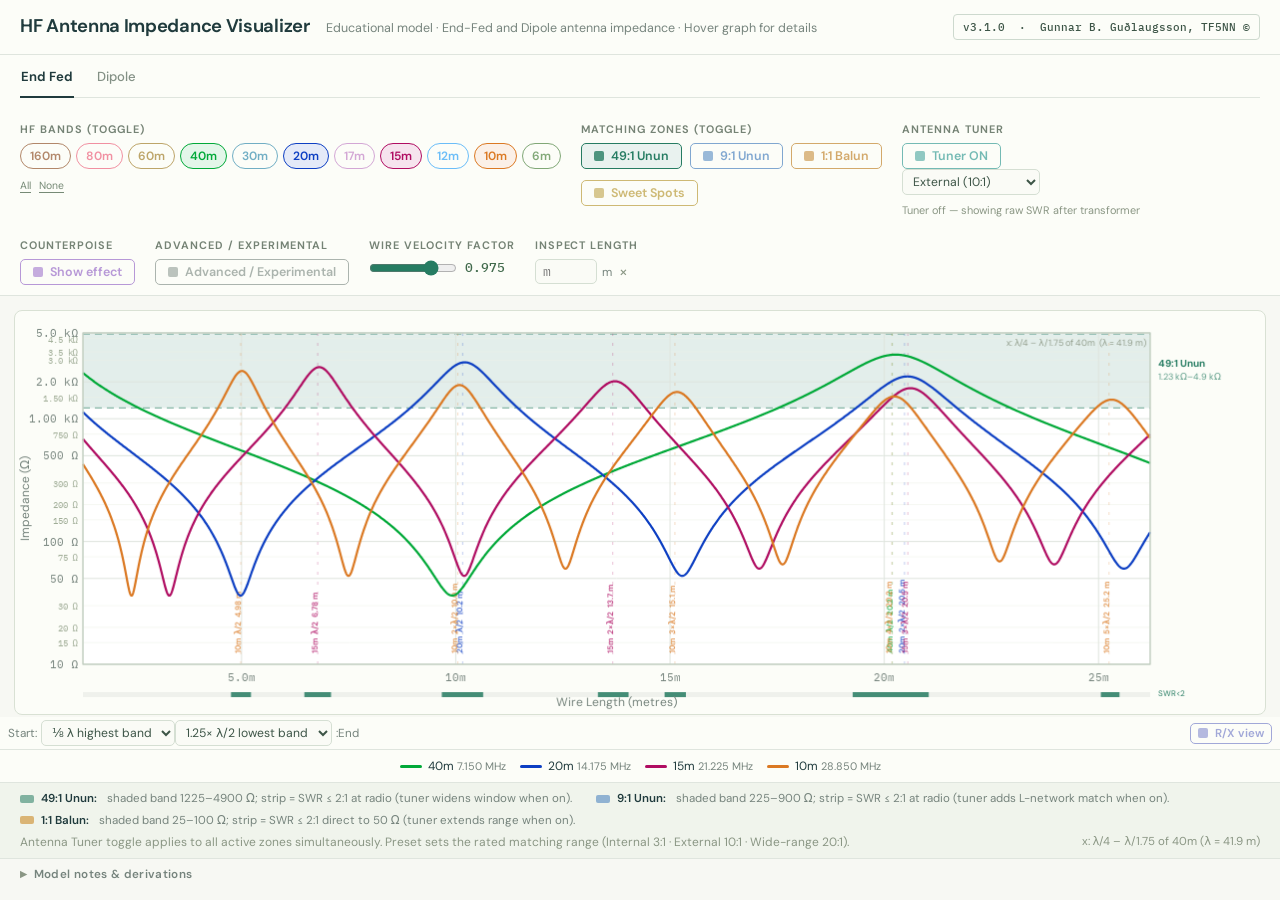
==== antenna_impedance.html @ 48fed263 "Count page opens anonymously with GoatCounter Adds the GoatCounter script to the published page (pag" ====
<!DOCTYPE html>
<html lang="en">
<head>
<meta charset="UTF-8">
<meta name="viewport" content="width=device-width, initial-scale=1.0">
<meta name="description" content="Interactive HF antenna impedance visualiser for amateur radio operators. Supports End-Fed (EFHW/EFRW) and Dipole (centre-fed, OCF) antennas across 160–6 m bands. Educational tool for antenna design and matching.">
<meta name="author" content="Gunnar B. Guðlaugsson, TF5NN">
<meta property="og:title" content="HF Antenna Impedance Visualizer">
<meta property="og:description" content="Interactive impedance visualiser for HF end-fed and dipole antennas. Explore 160–6 m bands, matching zones, feedpoint selection, and more. Educational tool for amateur radio.">
<meta property="og:type" content="website">
<meta name="theme-color" content="#214e3a">
<title>HF Antenna Impedance Visualizer</title>
<link rel="preconnect" href="https://fonts.googleapis.com">
<link rel="preconnect" href="https://fonts.gstatic.com" crossorigin>
<link rel="stylesheet" href="https://fonts.googleapis.com/css2?family=DM+Sans:wght@400;450;500;550;600;650;700&family=IBM+Plex+Mono:wght@400;500;600&display=swap">
<style>
*, *::before, *::after { box-sizing: border-box; margin: 0; padding: 0; }

:root {
  /* Light "paper" palette shared with the sat-track (Northbound) project */
  --bg:        #f7f8f3;
  --surface:   #fcfdf8;
  --surface2:  #f0f4ec;
  --border:    #dfe5de;
  --border2:   #d5dfd3;
  --text:      #203b3d;
  --muted:     #76847d;
  --muted2:    #8a9684;
  --green:     #267c62;
  --blue:      #2f6fb7;
  --mono:      'IBM Plex Mono', ui-monospace, Menlo, Consolas, monospace;
  --sans:      'DM Sans', 'Segoe UI', system-ui, Arial, sans-serif;
}

body {
  font-family: var(--sans);
  -webkit-font-smoothing: antialiased;
  background: var(--bg);
  color: var(--text);
  min-height: 100vh;
  display: flex;
  flex-direction: column;
  overflow-x: hidden;
}

/* ─── HEADER ──────────────────────────────────── */
header {
  background: var(--surface);
  border-bottom: 1px solid var(--border);
  padding: 14px 20px;
  display: flex;
  align-items: baseline;
  gap: 16px;
  flex-wrap: wrap;
}
header h1 {
  font-size: 1.15rem;
  font-weight: 600;
  color: var(--text);
  white-space: nowrap;
}
header p {
  font-size: 0.78rem;
  color: var(--muted);
  line-height: 1.4;
}
#versionLabel {
  margin-left: auto;
  font-size: 0.76rem;
  color: var(--muted2);
  white-space: nowrap;
  align-self: center;
}

/* ─── CONTROLS ────────────────────────────────── */
#controls {
  background: var(--surface);
  border-bottom: 1px solid var(--border);
  padding: 10px 20px;
  display: flex;
  flex-wrap: wrap;
  gap: 20px;
  align-items: flex-start;
}

.ctrl-group {
  display: flex;
  flex-direction: column;
  gap: 7px;
}
.ctrl-label {
  font-size: 0.68rem;
  text-transform: uppercase;
  letter-spacing: 0.1em;
  color: var(--muted);
  font-weight: 700;
}

/* Band toggle buttons */
#bandBtns {
  display: flex;
  flex-wrap: wrap;
  gap: 5px;
}
#bandSelectBtns { display: flex; gap: 8px; margin-top: 3px; }
.band-sel-btn {
  background: none;
  border: none;
  color: var(--muted2);
  font-size: 0.65rem;
  cursor: pointer;
  padding: 0;
  text-decoration: underline;
  text-underline-offset: 2px;
}
.band-sel-btn:hover { color: var(--muted); }
.band-btn {
  padding: 3px 9px;
  border-radius: 20px;
  border: 2px solid var(--c, #76847d);
  background: transparent;
  color: var(--c, #76847d);
  cursor: pointer;
  font-size: 0.75rem;
  font-weight: 700;
  opacity: 0.3;
  transition: opacity 0.12s, background 0.12s;
  line-height: 1.5;
}
.band-btn.on {
  opacity: 1;
  background: color-mix(in srgb, var(--c, #76847d) 15%, transparent);
}
.band-btn:hover { opacity: 0.75; }
.band-btn.on:hover { opacity: 1; }

/* Matching zone buttons */
#zoneBtns {
  display: flex;
  gap: 8px;
  flex-wrap: wrap;
}
.zone-btn {
  display: flex;
  align-items: center;
  gap: 7px;
  padding: 4px 12px;
  border-radius: 6px;
  border: 2px solid var(--zc, #76847d);
  background: transparent;
  color: var(--zc, #76847d);
  cursor: pointer;
  font-size: 0.78rem;
  font-weight: 600;
  opacity: 0.35;
  transition: opacity 0.12s, background 0.12s;
}
.zone-btn.on {
  opacity: 1;
  background: color-mix(in srgb, var(--zc, #76847d) 12%, transparent);
}
.zone-btn:hover { opacity: 0.7; }
.zone-btn.on:hover { opacity: 1; }
.zone-swatch {
  width: 10px;
  height: 10px;
  border-radius: 2px;
  background: var(--zc, #76847d);
  opacity: 0.8;
  flex-shrink: 0;
}

/* ─── GRAPH AREA ──────────────────────────────── */
#graphWrap {
  flex: 0 0 auto;   /* size to content; do not stretch to fill viewport */
  position: relative;
  padding: 14px 14px 2px;
}
#graph {
  display: block;
  width: 100%;
  cursor: crosshair;
  border-radius: 6px;
  border: 1px solid var(--border);
}

/* ─── LEGEND ──────────────────────────────────── */
#xRangeControls {
  display: flex;
  justify-content: space-between;
  align-items: center;
  padding: 3px 8px;
  font-size: 0.78rem;
  color: var(--muted2);
  background: var(--surface);
}
.xr-side { display: flex; align-items: center; gap: 4px; }
#rxModeBtn { font-size: 0.72rem; padding: 2px 7px; }
#legendBar {
  display: flex;
  flex-wrap: wrap;
  gap: 14px;
  justify-content: center;
  padding: 8px 20px;
  border-top: 1px solid var(--border);
  background: var(--surface);
}
.leg-item {
  display: flex;
  align-items: center;
  gap: 6px;
  font-size: 0.75rem;
  color: var(--text);
}
.leg-line {
  width: 22px;
  height: 3px;
  border-radius: 2px;
  flex-shrink: 0;
}
.leg-freq { color: var(--muted); font-size: 0.68rem; }

/* ─── INFO BAR ────────────────────────────────── */
#infoBar {
  display: flex;
  flex-wrap: wrap;
  gap: 4px 24px;
  padding: 7px 20px;
  background: var(--surface2);
  border-top: 1px solid var(--border);
  font-size: 0.72rem;
  color: var(--muted);
  line-height: 1.5;
}
.info-item { display: flex; align-items: center; gap: 7px; }
.info-swatch {
  width: 14px;
  height: 8px;
  border-radius: 2px;
  flex-shrink: 0;
}
.info-item strong { color: var(--text); font-weight: 600; }

/* ─── TOOLTIP ─────────────────────────────────── */
#tooltip {
  position: fixed;
  background: var(--surface2);
  border: 1px solid var(--border);
  border-radius: 8px;
  padding: 9px 13px;
  font-size: 0.75rem;
  pointer-events: none;
  display: none;
  z-index: 200;
  line-height: 1.7;
  box-shadow: 0 12px 40px #0a251c24;
  max-width: 280px;
}
.tt-title {
  font-weight: 700;
  color: var(--text);
  margin-bottom: 4px;
  font-size: 0.8rem;
  border-bottom: 1px solid var(--border);
  padding-bottom: 4px;
}
.tt-row {
  display: flex;
  align-items: center;
  gap: 6px;
  flex-wrap: wrap;
}
.tt-dot {
  width: 8px;
  height: 8px;
  border-radius: 50%;
  flex-shrink: 0;
}
.tt-name { font-weight: 700; min-width: 32px; }
.tt-z { font-family: var(--mono); min-width: 68px; }
.tt-frac { color: var(--muted); font-size: 0.68rem; }
.tt-tag {
  font-size: 0.65rem;
  font-weight: 700;
  padding: 1px 5px;
  border-radius: 4px;
  border: 1px solid currentColor;
  opacity: 0.85;
}
.tt-cp-note  { font-size: 0.65rem; color: var(--muted); font-family: var(--mono); }
.tt-ocf-note { font-size: 0.65rem; color: #8a9684; margin-top: 4px; border-top: 1px solid var(--border); padding-top: 3px; line-height: 1.4; }

/* ─── COUNTERPOISE CONTROL ────────────────────── */
#cpControl {
  display: flex;
  align-items: center;
  gap: 8px;
  flex-wrap: wrap;
}
.cp-unit { font-size: 0.73rem; color: var(--muted); }

/* ─── SWEET SPOTS CONTROL ─────────────────────── */
#sweetSpotsControl {
  display: flex;
  align-items: center;
  gap: 8px;
  margin-top: 4px;
}

/* ─── SHARED: toggle button sub-panel ─────────── */
.toggle-sub {
  display: none;
  align-items: center;
  gap: 5px;
}
.toggle-sub.show { display: flex; }
.toggle-sub input {
  padding: 3px 7px;
  background: var(--surface2);
  border: 1px solid var(--border);
  border-radius: 5px;
  color: var(--text);
  font-size: 0.8rem;
  font-family: var(--mono);
}
.toggle-sub input:focus { outline: none; }
#cpLengthInput { width: 72px; }   /* was 56px */
#cpLengthInput:focus { border-color: #8a56c2; }
/* === LOADING COIL FEATURE DISABLED ===
   Reason: Model is not valid for electrically short antennas (see README)
#coilSlider { width: 100px; vertical-align: middle; }
#coilInp    { width: 48px; }
#coilInp:focus { border-color: #f5a623; }
.adv-section { display: flex; align-items: center; gap: 6px; flex-wrap: wrap; margin-top: 4px; }
=== END LOADING COIL FEATURE DISABLED === */
#ssMinInput { width: 56px; }   /* was 40px */
#ssMinInput:focus { border-color: #b08d1e; }
#ssSWRInput { width: 60px; }   /* was 44px */
#ssSWRInput:focus { border-color: #b08d1e; }

/* ─── VELOCITY FACTOR CONTROL ─────────────────── */
#vfControl { display: flex; align-items: center; gap: 8px; }
#vfSlider  { width: 88px; accent-color: var(--green); cursor: pointer; }
#vfDisplay { font-family: var(--mono); font-size: 0.8rem; color: var(--text); min-width: 36px; }

/* ─── PIN / INSPECT-LENGTH CONTROL ───────────── */
#pinControl { display: flex; align-items: center; gap: 5px; }
#pinInput {
  width: 62px;
  padding: 3px 7px;
  background: var(--surface2);
  border: 1px solid var(--border);
  border-radius: 5px;
  color: var(--text);
  font-size: 0.8rem;
  font-family: var(--mono);
}
#pinInput:focus { outline: none; border-color: var(--green); }
.pin-clear-btn {
  background: none;
  border: none;
  color: var(--muted2);
  cursor: pointer;
  font-size: 1rem;
  line-height: 1;
  padding: 0 2px;
}
.pin-clear-btn:hover { color: var(--text); }

/* ─── SWEET SPOTS RESULTS TABLE ───────────────── */
#sweetSpotsTable,
#dipSweetSpotsTable {
  display: none;
  flex-direction: column;
  gap: 3px;
  background: var(--surface);
  border-top: 1px solid var(--border);
  padding: 6px 20px;
  font-size: 0.71rem;
}
#sweetSpotsTable.show,
#dipSweetSpotsTable.show { display: flex; }
#sweetSpotsTable .ss-header {
  font-size: 0.65rem;
  text-transform: uppercase;
  letter-spacing: 0.08em;
  color: var(--muted2);
  font-weight: 700;
  margin-bottom: 1px;
}
.ss-row { display: flex; align-items: baseline; gap: 7px; flex-wrap: wrap; }
.ss-star { color: #b08d1e; font-size: 0.8rem; flex-shrink: 0; }
.ss-range { font-family: var(--mono); color: var(--text); min-width: 60px; }
.ss-range-full { color: var(--muted2); font-size: 0.65rem; }
.ss-band { font-weight: 700; }
.ss-zone { font-size: 0.65rem; opacity: 0.8; }

/* ─── INSPECT PANEL ───────────────────────────── */
#inspectPanel {
  display: none;
  flex-direction: column;
  gap: 3px;
  background: var(--surface);
  border-top: 1px solid var(--border);
  padding: 6px 20px;
  font-size: 0.72rem;
}
#inspectPanel.show { display: flex; }
#inspectPanel .ip-title {
  font-size: 0.68rem;
  text-transform: uppercase;
  letter-spacing: 0.07em;
  color: var(--muted2);
  font-weight: 700;
  margin-bottom: 2px;
}
#inspectPanel .ip-row { display: flex; align-items: baseline; gap: 8px; flex-wrap: wrap; margin: 1px 0; }
#inspectPanel .ip-band { font-weight: 700; min-width: 28px; }
#inspectPanel .ip-z    { font-family: var(--mono); color: var(--text); }
#inspectPanel .ip-rx   { color: #8a9684; font-size: 0.68em; }
#inspectPanel .ip-loss     { font-size: 0.65rem; color: var(--muted); margin-left: 8px; }
#inspectPanel .ip-eff      { font-weight: 600; }
#inspectPanel .ip-ocf-note { font-size: 0.64rem; color: #8a9684; margin-top: 4px; border-top: 1px solid var(--border); padding-top: 3px; line-height: 1.5; }

/* ─── NOTES PANEL ─────────────────────────────── */
#notesPanel {
  background: var(--surface2);
  border-top: 1px solid var(--border);
  font-size: 0.74rem;
  color: var(--muted);
}
#notesPanel summary {
  padding: 7px 20px;
  cursor: pointer;
  user-select: none;
  color: var(--muted);
  font-weight: 600;
  font-size: 0.73rem;
  letter-spacing: 0.03em;
  list-style: none;   /* hide default triangle in Firefox */
  display: flex;
  align-items: center;
  gap: 6px;
}
#notesPanel summary::-webkit-details-marker { display: none; }
#notesPanel summary::before {
  content: '▶';
  font-size: 0.6rem;
  transition: transform 0.15s;
  color: var(--muted2);
}
#notesPanel[open] summary::before { transform: rotate(90deg); }
#notesPanel summary:hover { color: var(--text); }

.notes-body {
  padding: 4px 20px 14px;
  display: grid;
  grid-template-columns: repeat(auto-fit, minmax(260px, 1fr));
  gap: 14px 28px;
  line-height: 1.55;
}
.notes-block h4 {
  font-size: 0.72rem;
  font-weight: 700;
  color: var(--text);
  margin-bottom: 4px;
  border-left: 3px solid var(--border);
  padding-left: 7px;
}
.notes-block p { color: var(--muted); }
.notes-block code {
  font-family: var(--mono);
  font-size: 0.85em;
  color: #3d5547;
  background: #edf2e9;
  padding: 1px 4px;
  border-radius: 3px;
}

/* ─── MODE SWITCHER ─────────────────────────────── */
#modeBar {
  flex: 0 0 100%;
  display: flex;
  gap: 6px;
  padding-bottom: 6px;
  border-bottom: 1px solid var(--border);
  margin-bottom: 4px;
}
.mode-btn {
  padding: 5px 20px;
  border-radius: 6px;
  border: 2px solid var(--border);
  background: transparent;
  color: var(--muted);
  cursor: pointer;
  font-size: 0.82rem;
  font-weight: 600;
  transition: border-color 0.12s, color 0.12s, background 0.12s;
}
.mode-btn.on {
  border-color: var(--text);
  color: var(--text);
  background: rgba(32,59,61,0.05);
}
.mode-btn:hover { color: var(--text); }

/* Mode-specific visibility — JS owns all display state via setMode() */
/* .dip-only starts hidden; setupMode() calls setMode('ef') to initialise */

/* ─── DIPOLE CONTROLS ───────────────────────────── */
#dipWireLenInput   { width: 74px; }
#dipPosInput       { width: 50px; }
#dipCustomRatioInp { width: 52px; }
#dipPosSlider {
  width: 110px;
  accent-color: var(--green);
  cursor: pointer;
  vertical-align: middle;
}
#dipPresets {
  display: flex;
  flex-wrap: wrap;
  gap: 4px;
  margin-top: 2px;
}
.fp-preset-btn {
  padding: 2px 8px;
  border-radius: 4px;
  border: 1px solid var(--border);
  background: transparent;
  color: var(--muted);
  cursor: pointer;
  font-size: 0.69rem;
  font-family: var(--mono);
}
.fp-preset-btn:hover { color: var(--text); border-color: var(--muted); }
#dipZoneBtns { display: flex; gap: 8px; flex-wrap: wrap; }

/* In dipole mode: hide EF-specific x-range selectors */
body.dipole-mode #xRangeControls .xr-side { display: none; }

/* ═══════════════════════════════════════════════════
   v3.0.0 THEME — matches the sat-track (Northbound) look.
   Visual only: colours, type, borders, radii. No layout
   or behaviour is defined here.
   ═══════════════════════════════════════════════════ */
button, input, select { font-family: inherit; }
button:focus-visible, input:focus-visible, select:focus-visible, summary:focus-visible {
  outline: 2px solid #287c64;
  outline-offset: 2px;
}
input[type=range] { accent-color: var(--green); }

/* Header: ink title, mono "callsign" chip for the version */
header h1 { font-weight: 650; letter-spacing: -0.3px; }
#versionLabel {
  font-family: var(--mono);
  font-weight: 500;
  font-size: 0.7rem;
  color: #3d5547;
  padding: 5px 9px;
  border: 1px solid #cdd9ce;
  border-radius: 4px;
}

/* Small-caps eyebrow labels */
.ctrl-label,
#sweetSpotsTable .ss-header,
#dipSweetSpotsTable .ss-header,
#inspectPanel .ip-title {
  font-weight: 650;
  letter-spacing: 0.09em;
  color: #758375;
}

/* Mode switcher as underlined tabs sitting on the divider line */
#modeBar { gap: 22px; padding-bottom: 0; }
.mode-btn {
  padding: 3px 1px 11px;
  border: 0;
  border-bottom: 2px solid transparent;
  border-radius: 0;
  margin-bottom: -1px;
  color: #839085;
  font-weight: 500;
}
.mode-btn.on {
  background: none;
  border-bottom-color: var(--text);
  color: var(--text);
  font-weight: 650;
}

/* Toggle chips */
.band-btn { border-width: 1.5px; font-weight: 600; opacity: 0.6; }
.band-btn.on { background: color-mix(in srgb, var(--c, #76847d) 11%, #fff); }
.zone-btn { border-width: 1.5px; border-radius: 5px; opacity: 0.6; }
.zone-btn.on { background: color-mix(in srgb, var(--zc, #76847d) 10%, #fff); }
.zone-btn:hover { opacity: 0.85; }
.band-btn:hover { opacity: 0.85; }
.band-btn.on:hover, .zone-btn.on:hover { opacity: 1; }
.band-sel-btn { color: #768a76; text-underline-offset: 3px; }
.band-sel-btn:hover { color: var(--text); }
.fp-preset-btn { border-color: var(--border2); border-radius: 5px; background: #fff; color: #3d5547; }
.fp-preset-btn:hover { background: #eaf1e5; border-color: var(--border2); color: var(--text); }

/* Fields */
.toggle-sub input,
#pinInput,
#dipWireLenInput,
#dipPosInput,
.cp-inp,
.tuner-select {
  background: #fafbf6;
  border: 1px solid var(--border2);
  border-radius: 5px;
  color: #3d5547;
}
#dipWireLenInput, #dipPosInput, .cp-inp {
  padding: 3px 7px;
  font-family: var(--mono);
  font-size: 0.8rem;
}
.tuner-select { padding: 3px 6px; font-size: 0.76rem; }
.toggle-sub input:focus, #pinInput:focus, #dipWireLenInput:focus,
#dipPosInput:focus, .cp-inp:focus, .tuner-select:focus { outline: none; border-color: var(--green); }
.tuner-hint { font-size: 0.68rem; line-height: 1.5; color: var(--muted2); }
#vfDisplay { font-weight: 500; color: #416a4c; }

/* Graph card + floating tooltip */
#graph { border-radius: 8px; border-color: #d9e1d4; background: var(--surface); }
#tooltip {
  background: var(--surface);
  border-color: #d9e1d4;
  color: var(--text);
}

/* Notes */
#notesPanel { background: var(--bg); }
.notes-block h4, .notes-section h4 {
  font-size: 0.72rem;
  font-weight: 650;
  color: var(--text);
  margin-bottom: 4px;
  border-left: 3px solid #adc5a4;
  padding-left: 7px;
}
.notes-section p { color: var(--muted); }
.ss-star { color: #b08d1e; }
#dipSweetSpotsTable .ss-header { font-size: 0.65rem; text-transform: uppercase; margin-bottom: 1px; }
</style>
</head>
<body>

<header>
  <h1>HF Antenna Impedance Visualizer</h1>
  <p>Educational model · End-Fed and Dipole antenna impedance · Hover graph for details</p>
  <span id="versionLabel">v3.1.0 &nbsp;·&nbsp; Gunnar B. Guðlaugsson, TF5NN &copy;</span>
</header>

<div id="controls">
  <div id="modeBar">
    <button class="mode-btn on" id="modeEFBtn">End Fed</button>
    <button class="mode-btn" id="modeDipBtn">Dipole</button>
  </div>
  <div class="ctrl-group">
    <div class="ctrl-label">HF Bands (toggle)</div>
    <div id="bandBtns"></div>
    <div id="bandSelectBtns">
      <button class="band-sel-btn" id="bandAllBtn">All</button>
      <button class="band-sel-btn" id="bandNoneBtn">None</button>
    </div>
  </div>
  <div class="ctrl-group ef-only">
    <div class="ctrl-label">Matching Zones (toggle)</div>
    <div id="zoneBtns">
      <button class="zone-btn on" id="z0Btn" style="--zc: #267c62">
        <span class="zone-swatch"></span>49:1 Unun
      </button>
      <button class="zone-btn" id="z1Btn" style="--zc: #2f6fb7">
        <span class="zone-swatch"></span>9:1 Unun
      </button>
      <button class="zone-btn" id="z2Btn" style="--zc: #b9720e">
        <span class="zone-swatch"></span>1:1 Balun
      </button>
    </div>
    <div id="sweetSpotsControl">
      <button class="zone-btn" id="sweetSpotsBtn" style="--zc: #b08d1e">
        <span class="zone-swatch"></span>Sweet Spots
      </button>
      <div class="toggle-sub" id="ssMinWrap">
        <span class="cp-unit">min</span>
        <input type="number" id="ssMinInput" value="2" min="1" max="11" step="1">
        <span class="cp-unit">bands &nbsp; SWR≤</span>
        <input type="number" id="ssSWRInput" value="2.0" min="1.0" max="10.0" step="0.1">
        <button class="zone-btn" id="ssMixBtn" style="--zc:#b08d1e;font-size:0.70rem;padding:3px 9px"
                title="Off: every counted band must match through one and the same transformer. On: each band may use any of the selected transformers.">
          <span class="zone-swatch"></span>Mix transformers
        </button>
      </div>
    </div>
  </div>
  <div class="ctrl-group" id="tunerGroup">
    <div class="ctrl-label">Antenna Tuner</div>
    <div id="tunerControl">
      <button class="zone-btn" id="tunerToggleBtn" style="--zc: #1b8f88">
        <span class="zone-swatch"></span>Tuner ON
      </button>
      <select id="tunerPresetSel" class="tuner-select"
              title="Used to decide if a match is possible and to estimate needed L/C">
        <option value="internal">Internal (3:1)</option>
        <option value="external" selected>External (10:1)</option>
        <option value="widerange">Wide-range (20:1)</option>
        <option value="custom">Custom…</option>
      </select>
    </div>
    <div class="toggle-sub" id="tunerCustomWrap">
      <span class="cp-unit">L≤</span>
      <input type="number" id="tunerLmaxInput" value="24" min="0.1" max="2000" step="1">
      <span class="cp-unit">µH</span>
      <span class="cp-unit">C≤</span>
      <input type="number" id="tunerCmaxInput" value="1200" min="10" max="50000" step="10">
      <span class="cp-unit">pF</span>
    </div>
    <div class="tuner-hint" id="tunerHint">Tuner off — showing raw SWR after transformer</div>
  </div>
  <div class="ctrl-group ef-only">
    <div class="ctrl-label">Counterpoise</div>
    <div id="cpControl">
      <button class="zone-btn" id="cpToggleBtn" style="--zc: #8a56c2">
        <span class="zone-swatch"></span>Show effect
      </button>
      <div class="toggle-sub" id="cpLenWrap">
        <span class="cp-unit">Length</span>
        <input type="number" id="cpLengthInput" value="5.0" min="0.5" max="200" step="0.5">
        <span class="cp-unit">m</span>
      </div>
      <div id="cpGuidance" style="display:none;font-size:0.68rem;color:#76847d;line-height:1.5;padding:4px 2px 0">
At half-wave (49:1) lengths a short counterpoise, about 0.05 λ, is enough.
        At low-impedance lengths the counterpoise is half the antenna, so its length moves the match a lot.
      </div>
    </div>
  </div>
  <div class="ctrl-group ef-only" id="advancedGroup">
    <div class="ctrl-label">Advanced / Experimental</div>
    <div id="advancedControl">
      <button class="zone-btn" id="advancedToggleBtn" style="--zc: #76847d">
        <span class="zone-swatch"></span>Advanced / Experimental
      </button>
      <div class="toggle-sub" id="advancedWrap">
        <div class="adv-section">
          <button class="zone-btn" id="bwModeBtn" style="--zc: #76847d">
            <span class="zone-swatch"></span>ITU R1 alloc. width
          </button>
        </div>
        <!-- === LOADING COIL FEATURE DISABLED ===
             Reason: Model is not valid for electrically short antennas (see README)
        <div class="adv-section">
          <span class="cp-unit" style="font-weight:600">Feedpoint Loading Coil</span>
          <button class="zone-btn" id="coilToggleBtn" style="--zc: #f5a623">
            <span class="zone-swatch"></span>Enable coil
          </button>
          <div class="toggle-sub" id="coilWrap">
            <span class="cp-unit">L</span>
            <input type="range" id="coilSlider" min="0" max="50" step="0.1" value="0">
            <input type="number" id="coilInp" value="0" min="0" max="50" step="0.1">
            <span class="cp-unit">µH</span>
          </div>
        </div>
        === END LOADING COIL FEATURE DISABLED === -->
      </div>
    </div>
  </div>
  <div class="ctrl-group">
    <div class="ctrl-label">Wire velocity factor</div>
    <div id="vfControl">
      <input type="range" id="vfSlider" min="0.90" max="1.00" step="0.005" value="0.975">
      <span id="vfDisplay">0.975</span>
    </div>
  </div>
  <div class="ctrl-group ef-only">
    <div class="ctrl-label">Inspect length</div>
    <div id="pinControl">
      <input type="number" id="pinInput" min="0.1" max="999" step="0.1" placeholder="m">
      <span class="cp-unit">m</span>
      <button class="pin-clear-btn" id="pinClearBtn" title="Remove pin">×</button>
    </div>
  </div>
  <!-- ═══════════════════════════════════════════════
       DIPOLE-ONLY CONTROLS
       ═══════════════════════════════════════════════ -->
  <div class="ctrl-group dip-only" style="display:none">
    <div class="ctrl-label">Wire Length</div>
    <div id="dipWireControl">
      <input type="number" id="dipWireLenInput" min="0.5" max="9999" step="0.01" placeholder="m">
      <span class="cp-unit">m</span>
      <button class="pin-clear-btn" id="dipWireLenResetBtn" title="Reset to λ/2 of lowest band">↺</button>
    </div>
  </div>
  <div class="ctrl-group dip-only" style="display:none">
    <div class="ctrl-label">Height above ground</div>
    <div id="dipHeightControl">
      <button class="zone-btn" id="dipHeightBtn" style="--zc: #8a56c2"
              title="Off: the wire is in free space. On: a horizontal wire at this height over average soil.">
        <span class="zone-swatch"></span>Show effect
      </button>
      <div class="toggle-sub" id="dipHeightWrap">
        <span class="cp-unit">Height</span>
        <input type="number" id="dipHeightInput" class="cp-inp" value="10" min="0.5" max="100" step="0.5" style="width:64px">
        <span class="cp-unit">m</span>
      </div>
      <div id="dipHeightHint" style="display:none;font-size:0.68rem;color:#76847d;line-height:1.5;padding:4px 2px 0;max-width:300px">
        Horizontal wire over average soil. Shows how resistance changes with height;
        sloping or inverted-V wires are not covered.
      </div>
    </div>
  </div>
  <div class="ctrl-group dip-only" style="display:none">
    <div class="ctrl-label">Feedpoint Position</div>
    <div id="dipPosControl">
      <input type="range" id="dipPosSlider" min="1" max="99" step="1" value="50">
      <input type="number" id="dipPosInput" value="50" min="1" max="99" step="1">
      <span class="cp-unit">%</span>
    </div>
    <div id="dipPresets">
      <button class="fp-preset-btn" id="dipPreset50">50% centre</button>
      <button class="fp-preset-btn" id="dipPreset33">33% OCF</button>
      <button class="fp-preset-btn" id="dipPreset25">25% OCF</button>
      <button class="zone-btn" id="dipHalfViewBtn" style="--zc:#76847d;font-size:0.70rem;padding:3px 9px">
        <span class="zone-swatch"></span>0–50% view
      </button>
    </div>
  </div>
  <div class="ctrl-group dip-only" style="display:none">
    <div class="ctrl-label">Matching (toggle)</div>
    <div id="dipZoneBtns">
      <button class="zone-btn on" id="dz0Btn" style="--zc: #b9720e">
        <span class="zone-swatch"></span>1:1
      </button>
      <button class="zone-btn on" id="dz1Btn" style="--zc: #2f6fb7">
        <span class="zone-swatch"></span>4:1
      </button>
      <button class="zone-btn" id="dz2Btn" style="--zc: #267c62">
        <span class="zone-swatch"></span>6:1
      </button>
      <button class="zone-btn" id="dz3Btn" style="--zc: #8a56c2">
        <span class="zone-swatch"></span>Custom
      </button>
    </div>
    <div class="toggle-sub" id="dipCustomRatioWrap" style="display:none">
      <span class="cp-unit">ratio</span>
      <input type="number" id="dipCustomRatioInp" value="4" min="1" max="100" step="0.5">
      <span class="cp-unit">:1</span>
    </div>
    <div id="dipSweetSpotsControl">
      <button class="zone-btn" id="dipSweetSpotsBtn" style="--zc: #b08d1e">
        <span class="zone-swatch"></span>Sweet Spots
      </button>
      <div class="toggle-sub" id="dipSsMinWrap">
        <span class="cp-unit">min</span>
        <input type="number" id="dipSsMinInput" value="1" min="1" max="11" step="1">
        <span class="cp-unit">bands &nbsp; SWR≤</span>
        <input type="number" id="dipSsSWRInput" value="2.0" min="1.0" max="10.0" step="0.1">
        <button class="zone-btn" id="dipSsMixBtn" style="--zc:#b08d1e;font-size:0.70rem;padding:3px 9px"
                title="Off: every counted band must match through one and the same transformer. On: each band may use any of the selected transformers.">
          <span class="zone-swatch"></span>Mix transformers
        </button>
      </div>
    </div>
  </div>
</div>

<div id="dipSweetSpotsTable"></div>

<div id="inspectPanel"></div>
<div id="graphWrap">
  <canvas id="graph"></canvas>
</div>

<div id="xRangeControls">
  <div class="xr-side">
    <span class="cp-unit">Start:</span>
    <select id="xStartSel" class="tuner-select">
      <option value="highBand" selected>⅛ λ highest band</option>
      <option value="lowBand">⅛ λ lowest band</option>
      <option value="distance">Set distance…</option>
    </select>
    <input type="number" id="xStartDistInp" value="5" min="0.5" max="500" step="0.5"
           class="cp-inp" style="display:none; width:52px">
    <span class="cp-unit" id="xStartDistUnit" style="display:none">m</span>
  </div>
  <div class="xr-side">
    <select id="xEndSel" class="tuner-select">
      <option value="oneQtrMore" selected>1.25× λ/2 lowest band</option>
      <option value="distance">Set distance…</option>
    </select>
    <input type="number" id="xEndDistInp" value="21" min="1" max="1000" step="0.5"
           class="cp-inp" style="display:none; width:52px">
    <span class="cp-unit" id="xEndDistUnit" style="display:none">m</span>
    <span class="cp-unit">:End</span>
  </div>
  <button id="rxModeBtn" class="zone-btn" style="--zc:#6670c4;margin-left:auto">
    <span class="zone-swatch"></span>R/X view
  </button>
</div>

<div id="legendBar"></div>

<div id="infoBar">
  <div class="info-item ef-only">
    <span class="info-swatch" style="background: rgba(38,124,98,0.55)"></span>
    <strong>49:1 Unun:</strong>&nbsp;shaded band 1225–4900 Ω; strip = SWR ≤ 2:1 at radio (tuner widens window when on).
  </div>
  <div class="info-item ef-only">
    <span class="info-swatch" style="background: rgba(47,111,183,0.5)"></span>
    <strong>9:1 Unun:</strong>&nbsp;shaded band 225–900 Ω; strip = SWR ≤ 2:1 at radio (tuner adds L-network match when on).
  </div>
  <div class="info-item ef-only">
    <span class="info-swatch" style="background: rgba(201,128,20,0.55)"></span>
    <strong>1:1 Balun:</strong>&nbsp;shaded band 25–100 Ω; strip = SWR ≤ 2:1 direct to 50 Ω (tuner extends range when on).
  </div>
  <div class="info-item ef-only" style="color:var(--muted2);font-size:0.75rem">
    Antenna Tuner toggle applies to all active zones simultaneously.
    Preset sets the rated matching range (Internal 3:1 · External 10:1 · Wide-range 20:1).
  </div>
  <div class="info-item dip-only" style="display:none">
    <span class="info-swatch" style="background: rgba(201,128,20,0.55)"></span>
    <strong>1:1 (direct):</strong>&nbsp;shaded band near 50 Ω; strip shows where Zfeed ≤ 2:1 direct.
  </div>
  <div class="info-item dip-only" style="display:none">
    <span class="info-swatch" style="background: rgba(47,111,183,0.5)"></span>
    <strong>4:1 Balun:</strong>&nbsp;shaded band near 200 Ω; classic choice for off-centre-fed dipoles.
  </div>
  <div class="info-item dip-only" style="display:none">
    <span class="info-swatch" style="background: rgba(38,124,98,0.5)"></span>
    <strong>6:1 Balun:</strong>&nbsp;shaded band near 300 Ω; suits asymmetric or higher-impedance feedpoints.
  </div>
  <div class="info-item dip-only" style="color:var(--muted2);font-size:0.75rem;display:none">
    Colour strip at graph base: green = low common-mode risk (near centre), orange = moderate, red = high (extreme OCF).
  </div>
  <div class="info-item" id="scaleInfo" style="margin-left: auto; color: var(--muted2)"></div>
</div>

<div id="sweetSpotsTable"></div>

<details id="notesPanel">
  <summary>Model notes &amp; derivations</summary>
  <div class="notes-body">

    <div class="notes-block">
      <h4>Graph X-axis range</h4>
      <p>
        The <strong>Start</strong> and <strong>End</strong> drop-downs below the graph
        control the wire-length range displayed. Default start is <strong>⅛ λ of the
        highest active band</strong> — short enough to show the first matching opportunities
        without wasting space on electrically tiny wires. Default end is
        <strong>1.25 × λ/2 of the lowest active band</strong>, which places the lowest-band
        half-wave resonance peak (the main 49:1 Unun target) roughly three-quarters of the
        way across the X axis, leaving a comfortable tail to the right.
      </p>
      <p style="margin-top:6px;color:#7f8c80;font-size:0.93em">
        Wires shorter than ⅛ λ are not useful in practice: radiation resistance falls
        as <code>(L/λ)²</code>, capacitive reactance becomes very large, and the
        transmission-line model used here is least accurate in this region. Start the
        graph at a short distance only if you are specifically studying loading-coil or
        matching-network designs for short verticals.
      </p>
    </div>

    <div class="notes-block">
      <h4>Wire impedance Z₀</h4>
      <p>
        The wire is treated as a transmission line whose average characteristic
        impedance depends on how thin it is compared with the wavelength:
        <code>Z₀ = 60 · ln(0.22 · λ / a) · VF</code>, with <em>a</em> the wire radius.
        The tool assumes 1 mm diameter antenna wire, which gives about
        <strong>590 Ω on 40 m</strong> and <strong>510 Ω on 10 m</strong> for bare wire.
        Z₀ sets how quickly reactance grows away from resonance, and together with
        the radiation resistance it sets the height of the half-wave peaks.
      </p>
    </div>

    <div class="notes-block">
      <h4>Physics model — line loss equals radiated power</h4>
      <p>
        Each conductor is an open-ended transmission line with feedpoint impedance
      </p>
      <p style="margin:6px 0 6px 12px">
        <code>Z = Z₀ · coth(a + jθ)</code>
      </p>
      <p>
        where θ is the electrical length. The loss term <em>a</em> is not a fitted
        number: it is chosen so the line dissipates exactly the power the wire
        radiates, <code>tanh(a) = R_rad / Z₀</code>. R_rad is the classic induced-EMF
        radiation resistance of a sinusoidal standing-wave current, referred to the
        current maximum.
      </p>
      <p style="margin-top:6px">
        At current-fed lengths (λ/4, 3λ/4, 5λ/4 …) this gives <strong>R ≈ R_rad</strong>:
        about 36 Ω, 53 Ω, 60 Ω. At voltage-fed lengths (λ/2, λ …) it gives
        <strong>R ≈ Z₀² / R_rad</strong>: about 3.4 kΩ for a 40 m half-wave, falling
        slowly on higher harmonics. In between, the standing wave supplies the
        reactance — capacitive below λ/4, inductive from λ/4 to λ/2 — which is what
        keeps the matching zones narrow.
      </p>
      <p style="margin-top:6px">
        <strong>Harmonics are not exact multiples.</strong> An open wire end adds a
        fixed electrical length, not a percentage of the whole wire: about 0.8 % of
        a half-wave on 160 m, 1.2 % on 40 m and 1.7 % on 10 m for 1 mm wire (the
        thicker the wire is compared with the wavelength, the larger it gets). The
        n-th half-wave point is therefore at <code>(n − end) · VF · λ/2</code>, so a
        wire cut for 40 m is slightly long on 20, 15 and 10 m — the familiar end-fed
        half-wave behaviour.
      </p>
      <p style="margin-top:6px;color:#7f8c80;font-size:0.93em">
        <strong style="color:#7f8c80">Display limits:</strong>
        R is clamped at 5 000 Ω and the plotted |Z| at 25 Ω.
      </p>
    </div>

    <div class="notes-block">
      <h4>Why the plotted floor is 25 Ω</h4>
      <p>
        At quarter-wave lengths current is maximum at the feedpoint and the
        impedance is low. A single wire against an ideal ground bottoms out at
        about 36 Ω in this model; a wire with a counterpoise can go lower or
        higher. 25 Ω is only the bottom of the plotted range (SWR 2:1 on a direct
        50 Ω feed) — real installations add ground and conductor loss on top.
      </p>
    </div>

    <div class="notes-block">
      <h4>Velocity factor</h4>
      <p>
        The slider is the slowing caused by the wire's <em>insulation</em> only:
        bare wire 1.00, thin PVC about 0.97–0.99, thick insulation 0.94–0.97.
        The shortening caused by the open wire end is handled separately (see the
        physics note). At the default 0.975 a 40 m end-fed half-wave comes out at
        about 20.2 m. The velocity factor applies equally to the main wire and any
        counterpoise.
      </p>
    </div>

    <div class="notes-block">
      <h4>Counterpoise effect</h4>
      <p>
        A counterpoise connects to the "cold" terminal of the transformer. Wire and
        counterpoise are then the two arms of one antenna, in series across the
        feed: <code>Z_feed = Z_wire + Z_cp</code>, including the coupling between
        the two (the same model as the dipole mode fed off-centre). Without a
        counterpoise the wire is modelled against an ideal ground. When enabled,
        dashed ghost curves show that wire-alone impedance for comparison.
      </p>
      <p style="margin-top:6px;color:#7f8c80;font-size:0.93em">
        <strong style="color:#7f8c80">Model limitations:</strong>
        the counterpoise is assumed straight, in line with the wire and in free
        space. A counterpoise lying on the ground, or a coax shield acting as one,
        is detuned and lossier than this. Treat the display as a guide.
      </p>
    </div>

    <div class="notes-block">
      <h4>Dipole and off-centre feed</h4>
      <p>
        The generator sits between the two arms, so their impedances add:
        <code>Z_feed = Z_A + Z_B</code>. A centre-fed half-wave comes out at about
        <strong>73 Ω</strong> (free space). A resonant wire stays resonant wherever
        it is fed, and the resistance rises as
        <code>R(p) ≈ R_centre / sin²(π·p)</code>: about 100 Ω at 33 %, 140 Ω at 25 %
        on the fundamental. On harmonics the pattern repeats along the wire, which
        is why an off-centre feed can find 200–300 Ω on several bands at once.
      </p>
      <p style="margin-top:6px">
        <strong>Height above ground</strong> (optional, off by default): the ground
        acts as a partial mirror, so a horizontal wire also "sees" an upside-down
        copy of itself. That changes how much it radiates and therefore its
        resistance: a half-wave dipole reads about 45 Ω at 0.12 λ, rises to about
        80 Ω near a quarter-wave up and settles towards 73 Ω when high. The tool
        assumes average soil (ε<sub>r</sub> 13, 5 mS/m) and a straight horizontal wire.
        The height is in metres, so every band sees a different electrical height.
        The small shift in resonant length that the ground also causes is not modelled.
      </p>
    </div>

    <div class="notes-block">
      <h4>How accurate is it?</h4>
      <p>
        The model was compared with NEC-2 for 1 mm bare wire on 40, 20, 15 and
        10 m. Typical (RMS) error in |Z|: about <strong>4 %</strong> for an end-fed
        wire against ideal ground, <strong>12 %</strong> for off-centre-fed wires,
        <strong>11 %</strong> for an end-fed wire with a counterpoise and
        <strong>13 %</strong> for a dipole 5–20 m above average ground. Method and
        numbers are in <code>validation/nec_comparison_v3.md</code>.
      </p>
      <p style="margin-top:6px;color:#7f8c80;font-size:0.93em">
        <strong style="color:#7f8c80">Not modelled:</strong>
        ground under an end-fed wire, sloping or bent wires, nearby objects,
        feedline common-mode current and the transformer itself. Real 49:1
        transformers often work poorly on 10 m because of their own stray
        capacitance and leakage; that is the transformer, not the wire. These
        need a full simulator such as NEC, or measurement.
      </p>
    </div>

    <div class="notes-block">
      <h4>Matching efficiency — how much power reaches the antenna</h4>
      <p>
        The tooltip <strong>~xx%</strong> figure is the total delivered-power efficiency:
        <code>η_total = η_mismatch × η_transformer × η_tuner</code>
      </p>
      <p style="margin-top:6px">
        <strong>Mismatch efficiency</strong> (no tuner, or no tuner match): <code>η_mismatch = 1 − |Γ|²</code> where
        <code>Γ = (Za − 50) / (Za + 50)</code> and Za is the impedance presented to the
        radio side of the transformer. Full complex arithmetic is used — reactance increases
        |Γ| even when |Z| looks numerically close to the reference.
      </p>
      <p style="margin-top:6px">
        <strong>Transformer efficiency</strong> is a fixed constant per zone based on
        measured ferrite-toroid insertion loss at HF:
        1:1 choke — 100% (negligible loss);
        9:1 Unun — 90%;
        49:1 Unun — 90%.
        Real losses vary with power level, frequency, and core material.
      </p>
      <p style="margin-top:6px">
        <strong>Tuner efficiency</strong> (when an ATU is enabled) is computed on the
        solved circuit: each inductor gets a loss resistance <code>X_L / Q</code>
        with Q = 120, capacitors are treated as lossless, and the efficiency is the
        power reaching the load divided by the power entering the network. Hard
        matches (large impedance ratio or a lot of reactance to cancel) need more
        inductance and lose more. When the tuner finds a match the radio sees
        50 Ω, so no mismatch loss remains: the figure is then
        <code>η_transformer × η_tuner</code>. The tooltip's "Q≈" is the loaded Q of
        the match. When no ATU is active, η_tuner = 100%.
      </p>
      <p style="margin-top:6px">
        <strong>Radiation efficiency is not modelled.</strong> The percentage shown
        describes power delivered to the feedpoint, not power radiated. Radiation
        efficiency depends on radiation resistance vs total loss resistance (conductor +
        ground + near-field) and varies enormously with installation. At EFHW resonance
        (49:1 zone) a well-installed wire is typically 70–90% efficient; at λ/4
        anti-resonance (1:1 zone, ~25–50 Ω) radiation resistance is only ~10–20 Ω —
        comparable to losses — giving 30–60% despite a near-perfect impedance match.
      </p>
    </div>

    <div class="notes-block">
      <h4>ATU L-network solver</h4>
      <p>
        When an Antenna Tuner is enabled, the tool runs an analytic <strong>L-network
        solver</strong> at each point in the tooltip. Two topologies are tried in order:
        <em>series→shunt</em> (series element facing the antenna, shunt element to ground)
        and <em>shunt→series</em>. The winning topology, inductance (µH), and capacitance
        (pF) are shown in the tooltip, along with the inductor-Q efficiency estimate.
        If neither topology can reach a match within the preset's Lmax/Cmax limits,
        "No match within tuner limits" is shown and the zone does not light up.
      </p>
      <p style="margin-top:6px;color:#7f8c80;font-size:0.93em">
        ATU presets — <strong>Internal (3:1)</strong>: Lmax 4 µH, Cmax 500 pF;
        <strong>External (10:1)</strong>: Lmax 24 µH, Cmax 1 200 pF;
        <strong>Wide-range (20:1)</strong>: Lmax 60 µH, Cmax 3 500 pF.
        A <em>Custom</em> mode lets you set all three parameters manually.
      </p>
    </div>

    <!-- === LOADING COIL FEATURE DISABLED ===
         Reason: Model is not valid for electrically short antennas (see README)
    <div class="notes-block">
      <h4>Feedpoint loading coil</h4>
      <p>
        A series inductor placed at the feedpoint (before the transformer) adds inductive
        reactance <code>X_L = 2πfL</code> and a small series loss resistance
        <code>Rs = X_L / Q</code> with Q = 150 (typical standalone wound coil --
        slightly higher Q than a compact ATU toroid, which is wound for size not Q).
        The modified feedpoint impedance <code>Z_eff = {R_ant + Rs, X_ant + X_L}</code>
        propagates through the full matching chain -- resonances shift to longer lengths,
        anti-resonances shift, and zone colour overlaps respond accordingly.
        Coil efficiency: <code>eta_coil = R_ant / (R_ant + Rs)</code> where R_ant is the
        wire-plus-counterpoise resistance before the coil. A short wire with low radiation
        resistance paired with a large coil shows significant coil loss -- e.g. 30 ohm
        antenna + 3 ohm coil loss gives ~91% coil efficiency.
      </p>
    </div>
    === END LOADING COIL FEATURE DISABLED === -->

    <div class="notes-block">
      <h4>Sweet Spots overlay</h4>
      <p>
        The <strong>★ Sweet Spots</strong> toggle highlights wire lengths where a
        minimum number of active bands simultaneously fall inside matching zones.
        A gold column appears wherever the condition is met; a ★ marks the centre
        of each cluster. The <em>min bands</em> control sets the threshold — it
        auto-defaults to the number of active bands, requiring all selected bands to
        coincide simultaneously.
      </p>
      <p style="margin-top:6px">
        This is particularly useful for identifying a single wire length that covers
        multiple bands without retuning — the classic goal of a multi-band EFHW.
        By default every counted band must match through <strong>one and the same
        transformer</strong>, so a listed length is something you can build without
        swapping transformers; each transformer is searched separately and the table
        says which one a row belongs to. Turn on <em>Mix transformers</em> to count a
        band when any of the selected transformers matches it.
        Note that sweet spots depend on which zones are toggled on: enabling only
        the 49:1 Unun zone will show lengths where two or more bands are
        simultaneously near half-wave resonance, which is a strong multi-band
        indicator; enabling all zones will show a wider (but less selective) set of
        lengths.
      </p>
    </div>

    <div class="notes-section">
      <h4>ITU Region 1 allocation width</h4>
      <p>
        The <strong>ITU R1 alloc. width</strong> toggle scales each band's curve
        thickness proportionally to the ITU Region 1 amateur radio frequency
        allocation for that band, using a logarithmic scale from 1 px (60m — 15 kHz)
        to 4 px (6m — 2000 kHz). A wider line means more frequency room: e.g. 10m
        (1700 kHz) is nearly as thick as 6m, while 30m (50 kHz) and 17m/12m
        (100 kHz each) are visibly thinner. This gives a quick sense of operating
        flexibility at any given wire length.
      </p>
    </div>

    <div class="notes-block">
      <h4>How the matching zone ranges were derived</h4>
      <p>
        Zone overlay bands are <strong>dynamic</strong> — they grow or shrink based
        on tuner state and selected ATU preset:
      </p>
      <p style="margin-top:6px">
        <strong style="color:#b9720e">1:1 Unun (25–100 Ω):</strong>
        A 1:1 unun (UNbalanced–UNbalanced) presents the same impedance on both ports —
        it does not transform the ratio, only suppresses common-mode RF current flowing
        back down the coax shield. In practice this is a <em>current choke</em>: a coil
        of coax, or coax threaded through ferrite cores (e.g. the W2DU choke). Because
        both the transmitter output and an end-fed wire are unbalanced, a unun is the
        correct term. It is commonly — and incorrectly — called a "1:1 balun"; a true
        balun (BALanced–UNbalanced) is only appropriate when one port is balanced, such
        as the centre of a dipole. A 50 Ω transceiver typically tolerates SWR ≤ 2:1,
        spanning <code>50 / 2 = 25 Ω</code> to <code>50 × 2 = 100 Ω</code>.
      </p>
      <p style="margin-top:6px">
        <strong style="color:#2f6fb7">9:1 Unun (225–900 Ω without tuner):</strong>
        A 9:1 unun transforms 50 Ω to ~450 Ω at the antenna (zRef = 450 Ω).
        Without a tuner the overlay shows the natural SWR ≤ 2:1 window:
        <code>450 / 2 = 225 Ω</code> to <code>450 × 2 = 900 Ω</code>.
        When an ATU is active the overlay expands to the tuner preset's maxSWR
        (e.g. external 10:1 → ~45–4 500 Ω) reflecting the wider range the combined
        system can handle. Between wire resonances the feedpoint always has a large
        reactive component X, so complex SWR through the 9:1 is typically 7–15:1
        even when |Z| ≈ 450 Ω — this is why the zone appears narrow without a tuner
        and why a counterpoise (3–7 m) that partially cancels the reactance is
        effectively part of the matching system.
      </p>
      <p style="margin-top:6px">
        <strong style="color:#267c62">49:1 Unun (1 225–4 900 Ω, shown as ~1 225–5 000 Ω):</strong>
        A 49:1 unun transforms 50 Ω to <code>50 × 49 = 2 450 Ω</code> ideal (zRef).
        SWR ≤ 2:1 spans <code>2 450 / 2 = 1 225 Ω</code> to <code>2 450 × 2 = 4 900 Ω</code>.
        The overlay extends to the 5 000 Ω model ceiling, which is within measurement
        noise of the theoretical boundary. When a tuner is on the band widens to
        the preset's maxSWR, allowing the ATU to absorb residual mismatch at
        higher-order harmonics through the 49:1 zone.
      </p>
    </div>

  </div>
</details>

<div id="tooltip"></div>

<script>
// ════════════════════════════════════════════════
//  DATA
// ════════════════════════════════════════════════

const C = 299792458; // m/s

// Impedance model parameters
// v3 wire model (see "PHYSICS MODEL" below and validation/nec_comparison_v3.md)
const WIRE_RADIUS_M = 0.0005; // conductor radius (m) — 1 mm diameter antenna wire
const Z0_K  = 0.22;   // Z0 = 60·ln(Z0_K·λ/a): average characteristic impedance of a thin wire
// Open-end effect, in half-waves per open end: a fixed extra length, not a % of the wire.
// It is larger when the wire is thick compared with the wavelength:
//   END = END_A − END_B·ln(λ/a)   → 0.008 on 160 m, 0.012 on 40 m, 0.017 on 10 m (1 mm wire)
const END_A = 0.0464, END_B = 0.0030, END_MIN = 0.004;
function endEffect(freq) {
  return Math.max(END_MIN, END_A - END_B * Math.log((C / freq) / WIRE_RADIUS_M));
}
const Z_PEAK = 5000;  // clamp on displayed/computed R — real EFHW peaks 2000–5000 Ω
const Z_MIN  = 25;    // floor for |Z| display — real wires ≈ 20–60 Ω at λ/4
const Y_AXIS_MAX = 5000; // top of Y axis (Ω)
const Y_AXIS_MIN = 10;   // bottom of Y axis (Ω)

// bwKhz: ITU Region 1 amateur allocation bandwidth (kHz)
const BANDS = [
  { name: '160m', freq: 1.900e6,  color: '#813a0c', on: false, bwKhz:   200 },
  { name:  '80m', freq: 3.650e6,  color: '#eb4969', on: false, bwKhz:   300 },
  { name:  '60m', freq: 5.3625e6, color: '#946b0b', on: false, bwKhz:    15 },
  { name:  '40m', freq: 7.150e6,  color: '#01a938', on: true,  bwKhz:   200 },
  { name:  '30m', freq: 10.125e6, color: '#167ba3', on: false, bwKhz:    50 },
  { name:  '20m', freq: 14.175e6, color: '#0d3fc3', on: true,  bwKhz:   350 },
  { name:  '17m', freq: 18.118e6, color: '#b96fbf', on: false, bwKhz:   100 },
  { name:  '15m', freq: 21.225e6, color: '#b00d62', on: true,  bwKhz:   450 },
  { name:  '12m', freq: 24.940e6, color: '#0b94f8', on: false, bwKhz:   100 },
  { name:  '10m', freq: 28.850e6, color: '#db7923', on: true,  bwKhz:  1700 },
  { name:   '6m', freq: 51.000e6, color: '#307023', on: false, bwKhz:  2000 },
];

const ZONES = [
  {
    // rawSwrLimit 2.0: strict threshold used when NO tuner is active (only clean λ/2
    //   resonances with SWR ≤ 2:1 at radio are shown).
    // swrLimit 3.0: looser threshold used WITH a tuner — lengths a little off the
    //   half-wave points are reachable when a tuner is present.
    //   This split makes the tuner toggle visibly widen the z0 strip.
    id: 'z0', label: '49:1 Unun',
    ratio: 49, rawSwrLimit: 2.0, swrLimit: 3.0,
    zRef: 2450,      // ideal impedance at transformer input: 49 × 50 Ω
    xfrmrEff: 0.90,  // typical 49:1 ferrite toroid insertion efficiency
    fill:   'rgba(38,124,98, 0.13)',
    stroke: 'rgba(38,124,98, 0.65)',
    text:   '#267c62',
    on: true,
  },
  {
    id: 'z1', label: '9:1 Unun',
    ratio: 9, swrLimit: 2.0,
    zRef: 450,       // ideal impedance at transformer input: 9 × 50 Ω
    xfrmrEff: 0.90,  // 9:1 transformer — tuner adds ~92% efficiency when active
    fill:   'rgba(47,111,183, 0.10)',
    stroke: 'rgba(47,111,183, 0.65)',
    text:   '#2f6fb7',
    on: false,
  },
  {
    id: 'z2', label: '1:1 Balun',
    ratio: 1, swrLimit: 2.0,
    zRef: 50,        // 1:1 choke balun — no impedance transformation
    xfrmrEff: 1.00,  // negligible loss
    fill:   'rgba(201,128,20, 0.15)',
    stroke: 'rgba(201,128,20, 0.75)',
    text:   '#b9720e',
    on: false,
  },
];

// ════════════════════════════════════════════════
//  DIPOLE MODE DATA
// ════════════════════════════════════════════════

const DIPOLE_ZONES = [
  {
    id: 'dz0', label: '1:1', ratio: 1, swrLimit: 2.0,
    zRef: 50, xfrmrEff: 1.00,
    fill:   'rgba(201,128,20,0.13)',  stroke: 'rgba(201,128,20,0.65)',  text: '#b9720e', on: true,
  },
  {
    id: 'dz1', label: '4:1', ratio: 4, swrLimit: 2.0,
    zRef: 200, xfrmrEff: 0.94,
    fill:   'rgba(47,111,183,0.10)', stroke: 'rgba(47,111,183,0.65)', text: '#2f6fb7', on: true,
  },
  {
    id: 'dz2', label: '6:1', ratio: 6, swrLimit: 2.0,
    zRef: 300, xfrmrEff: 0.92,
    fill:   'rgba(38,124,98,0.13)',  stroke: 'rgba(38,124,98,0.65)',  text: '#267c62', on: false,
  },
  {
    id: 'dz3', label: 'Custom', ratio: null, swrLimit: 2.0,
    zRef: null, xfrmrEff: 0.90,
    fill:   'rgba(138,86,194,0.10)', stroke: 'rgba(138,86,194,0.65)', text: '#8a56c2', on: false,
  },
];

// ════════════════════════════════════════════════
//  MATCHING EFFICIENCY
//  Mismatch efficiency: fraction of forward power
//  actually delivered to the load.
//    Γ = (Z − Zref) / (Z + Zref)
//    η_mismatch = 1 − |Γ|² = 4·Z·Zref / (Z+Zref)²
//  Multiplied by transformer/tuner insertion
//  efficiency to get the total estimate shown in
//  the tooltip.
// ════════════════════════════════════════════════

function mismatchEff(Z, Zref) {
  return (4 * Z * Zref) / Math.pow(Z + Zref, 2);
}

function formatLength(L) {
  return (L >= 10 ? L.toFixed(1) : L.toFixed(2)) + ' m';
}

// Log-scale band line width based on ITU R1 allocation (bwKhz).
// Range: 60m (15 kHz) → 1.0 px  …  6m (2000 kHz) → 4.0 px
const _BW_LOG_LO = Math.log(15), _BW_LOG_HI = Math.log(2000);
function bandLineWidth(band) {
  if (!bwMode) return 2.2;
  return 1.0 + 3.0 * (Math.log(band.bwKhz) - _BW_LOG_LO) / (_BW_LOG_HI - _BW_LOG_LO);
}
function ghostLineWidth(band) {
  if (!bwMode) return 1.5;
  return 0.7 + 2.0 * (Math.log(band.bwKhz) - _BW_LOG_LO) / (_BW_LOG_HI - _BW_LOG_LO);
}

// ────────────────────────────────────────────────
//  COMPLEX SWR + MATCHING PIPELINE
// ────────────────────────────────────────────────

// Proper complex SWR at 50 Ω:  |Γ| = |Z−50| / |Z+50|,  SWR = (1+|Γ|)/(1−|Γ|)
function swr50({ R, X }) {
  const nr = Math.hypot(R - 50, X);
  const dr = Math.hypot(R + 50, X);
  if (dr < 1e-9) return Infinity;
  const g = nr / dr;
  return g >= 1 ? Infinity : (1 + g) / (1 - g);
}

// ════════════════════════════════════════════════
//  TUNER STATE + PRESETS
// ════════════════════════════════════════════════

const TUNER_L_Q = 120; // assumed inductor Q for ATU loss estimate (typical small toroid)
// === LOADING COIL FEATURE DISABLED ===
// Reason: Model is not valid for electrically short antennas (see README)
// const COIL_Q    = 150; // feedpoint loading coil Q — standalone wound coil, higher than ATU toroid
// === END LOADING COIL FEATURE DISABLED ===

// Generic L/C ranges (no model names).  Labels in dropdown are already in HTML.
const TUNER_PRESETS = {
  // Qmax is a secondary safety net — the SWR gate (rawSwr > maxSWR) is always
  // the primary operative check.  Within the rated SWR range, max achievable
  // Q_total is ~1.65 / ~3.0 / ~4.4, well below these Qmax values.
  // See validation/qgate_validation.md §Key analytical finding.
  internal:  { Lmax: 4,  Cmax: 500,  maxSWR: 3,  Qmax: 4  },   // Internal (3:1)
  external:  { Lmax: 24, Cmax: 1200, maxSWR: 10, Qmax: 9  },   // External (10:1)
  widerange: { Lmax: 60, Cmax: 3500, maxSWR: 20, Qmax: 17 },   // Wide-range (20:1)
};

let tunerEnabled  = false;
let tunerPreset   = 'external';          // key into TUNER_PRESETS or 'custom'
let tunerCustom   = { Lmax: 24, Cmax: 1200, maxSWR: 10, Qmax: Infinity }; // Qmax=∞: component limits only

// X-axis range state
let xStartMode = 'highBand'; // 'highBand' (⅛λ) | 'lowBand' (⅛λ) | 'distance'
let xEndMode   = 'oneQtrMore'; // 'oneQtrMore' | 'distance'
let xStartDist = 5;           // metres, used when xStartMode === 'distance'
let xEndDist   = 21;          // metres, used when xEndMode   === 'distance'

function getTunerParams() {
  return tunerPreset === 'custom' ? tunerCustom
       : (TUNER_PRESETS[tunerPreset] || TUNER_PRESETS.external);
}

// Tuner efficiency = power into the load ÷ power into the network, computed on the
// actual solved circuit.  Each inductor gets a series loss resistance ESR = X_L / Q
// (Q = TUNER_L_Q); capacitors are treated as lossless.
//   series→shunt: load + series element form one branch, shunt element across the radio.
//   shunt→series: shunt element across the load, series element towards the radio.
function tunerEfficiency(sol, Za) {
  const Q  = TUNER_L_Q;
  const xs = sol.seriesEl.type === 'none' ? 0 : sol.seriesEl.X;   // series reactance (Ω)
  const bp = sol.shuntEl.type  === 'none' ? 0 : sol.shuntEl.B;    // shunt susceptance (S)
  const rs = xs > 0 ? xs / Q : 0;                                 // series-inductor ESR
  // Real part of the shunt branch admittance (non-zero only for a lossy shunt inductor)
  let gp = 0, bpEff = bp;
  if (bp < 0) {
    const xp = 1 / Math.abs(bp), rp = xp / Q, d = rp * rp + xp * xp;
    gp = rp / d; bpEff = -xp / d;
  }
  let eff;
  if (sol.topology === 'series→shunt') {
    const r1 = Za.R + rs, x1 = Za.X + xs, m1 = r1 * r1 + x1 * x1;   // |Z1|²
    eff = (Za.R / m1) / (r1 / m1 + gp);
  } else {
    const ma = Za.R * Za.R + Za.X * Za.X;
    const ga = Za.R / ma, ba = -Za.X / ma;                           // load admittance
    const gt = ga + gp, bt = ba + bpEff;
    eff = ga / (gt + (gt * gt + bt * bt) * rs);
  }
  return Math.max(0, Math.min(1, eff));
}

// ════════════════════════════════════════════════
//  L-NETWORK ANALYTIC SOLVER
//
//  Tries to find reactive element values that
//  present 50 Ω to the radio.
//
//  Two topologies:
//  A) Series → Shunt  (works best for R_in ≤ 50 Ω)
//  B) Shunt  → Series (works best for R_in ≥ 50 Ω)
//
//  For each topology two ± sign variants exist,
//  giving L or C for each element.  All four are
//  attempted; the first feasible one is returned.
//
//  Returns: { matched, topology, seriesEl, shuntEl, swr }
//           matched = false  →  no solution within limits
// ════════════════════════════════════════════════

function _reactFeasible(X, XLmax, XCmin) {
  // X > 0: inductor, needs X ≤ XLmax
  // X < 0: capacitor, needs |X| ≥ XCmin  (C = 1/(ω|X|) ≤ Cmax)
  if (X > 1e-6)  return X <= XLmax;
  if (X < -1e-6) return Math.abs(X) >= XCmin;
  return true;  // ~0 → no element, always ok
}

function _susceptFeasible(B, BLmin, BCmax) {
  // B > 0: shunt cap, needs B ≤ BCmax
  // B < 0: shunt inductor, needs |B| ≥ BLmin
  if (B > 1e-12)  return B <= BCmax;
  if (B < -1e-12) return Math.abs(B) >= BLmin;
  return true;
}

function _makeEl(X, omega) {
  if (Math.abs(X) < 1e-6) return { type: 'none', val: 0 };
  if (X > 0) return { type: 'L', val: +(X / omega * 1e6).toFixed(3), unit: 'µH', X };
  return { type: 'C', val: +(1 / (omega * Math.abs(X)) * 1e12).toFixed(1), unit: 'pF', X };
}

function _makeSusEl(B, omega) {
  if (Math.abs(B) < 1e-12) return { type: 'none', val: 0 };
  if (B > 0) return { type: 'C', val: +(B / omega * 1e12).toFixed(1), unit: 'pF', B };
  return { type: 'L', val: +(1 / (omega * Math.abs(B)) * 1e6).toFixed(3), unit: 'µH', B };
}

function solveL(Zin, freq, Lmax_uH, Cmax_pF) {
  const R = Zin.R, X = Zin.X;
  if (R <= 0 || Lmax_uH <= 0 || Cmax_pF <= 0) return { matched: false };

  const omega  = 2 * Math.PI * freq;
  const XLmax  = omega * Lmax_uH * 1e-6;
  const XCmin  = 1 / (omega * Cmax_pF * 1e-12);   // min |X| for a cap ≤ Cmax
  const BLmin  = 1 / (omega * Lmax_uH * 1e-6);    // min |B| for a shunt-L ≤ Lmax
  const BCmax  = omega * Cmax_pF * 1e-12;

  // ── Topology A: Series element, then Shunt element ──
  // Works when R ≤ 50.  Required shunt Y₁ has Re = 1/50.
  //   Xs_total² = 50·R − R²  →  Xs_total = ±√(50R − R²)
  //   Xs_series = Xs_total − X_ant
  //   B_shunt   = +Xs_total / (50·R)   (cancels Im of 1/(R + j·Xs_total) = −Xs_total/(50·R))
  if (R <= 50 + 1e-6) {
    const disc = 50 * R - R * R;
    if (disc >= 0) {
      const sq = Math.sqrt(disc);
      for (const Xs_t of [sq, -sq]) {
        const Xs = Xs_t - X;
        const Bp = Xs_t / (50 * R);
        if (_reactFeasible(Xs, XLmax, XCmin) && _susceptFeasible(Bp, BLmin, BCmax)) {
          return {
            matched: true, swr: 1.0,
            topology: 'series→shunt',
            seriesEl: _makeEl(Xs, omega),
            shuntEl:  _makeSusEl(Bp, omega),
          };
        }
      }
    }
  }

  // ── Topology B: Shunt element, then Series element ──
  // Works when R ≥ 50.  Condition: Gs ≤ 1/50.
  //   (Bs + Bp)² = Gs·(1/50 − Gs)
  //   Xs_series  = Im(Z₁) to cancel
  const R2X2 = R * R + X * X;
  const Gs   = R / R2X2;
  const Bs   = -X / R2X2;
  if (Gs <= 1 / 50 + 1e-9) {
    const disc = Gs / 50 - Gs * Gs;
    if (disc >= 0) {
      const sq = Math.sqrt(Math.max(0, disc));
      for (const BpBs of [sq, -sq]) {
        const Bp   = BpBs - Bs;
        const dnom = Gs * Gs + BpBs * BpBs;
        const Xs   = dnom > 1e-30 ? BpBs / dnom : 0;   // cancel Im(Z₁)
        if (_susceptFeasible(Bp, BLmin, BCmax) && _reactFeasible(Xs, XLmax, XCmin)) {
          return {
            matched: true, swr: 1.0,
            topology: 'shunt→series',
            shuntEl:  _makeSusEl(Bp, omega),
            seriesEl: _makeEl(Xs, omega),
          };
        }
      }
    }
  }

  return { matched: false };
}

// ────────────────────────────────────────────────
//  MATCHING PIPELINE  (Zant → transformer → tuner → radio)
// ────────────────────────────────────────────────

// Returns true if Za = {R, X} is realistically matchable by tuner preset p.
// Uses a Q-based feasibility check to reject cases where an L-network would
// require unrealistically high component Q (large |X|/R or extreme ratio).
// Q_total = Q_transform + Q_reactive must be ≤ preset.Qmax.
function canTune(Za, p) {
  const R = Za.R, X = Za.X;
  if (R <= 1 || R >= 10000) return false;          // degenerate impedance
  if (Math.abs(X) > 10 * R) return false;          // reactive overload
  const ratio = Math.max(R, 50) / Math.min(R, 50);
  if (ratio > 100) return false;                    // extreme transformation
  const Q_transform = Math.sqrt(ratio - 1);
  const Q_reactive  = Math.abs(X) / R;
  return (Q_transform + Q_reactive) <= p.Qmax;
}

// One calculation for everything downstream of the feedpoint:
//   antenna Zc → transformer (÷ratio) → optional tuner → radio.
// Every display (strips, sweet spots, tooltip, inspect panel) reads from here so
// the numbers always agree.
// The tuner only helps when rawSwr ≤ preset.maxSWR (its rated range) and the Q gate
// passes; when it finds a match the radio sees 50 Ω, so no mismatch loss remains —
// only the tuner's own component loss.
function matchChain(Zc, ratio, xfrmrEff, freq) {
  const Za     = { R: Zc.R / ratio, X: Zc.X / ratio };
  const rawSwr = swr50(Za);
  const out = {
    Za, rawSwr, swr: rawSwr, sol: null, tunerEff: 1.0,
    mmEff: mismatchEffComplex(Zc, 50 * ratio),
  };
  if (tunerEnabled) {
    const p = getTunerParams();
    if (rawSwr <= p.maxSWR && canTune(Za, p)) {
      const sol = solveL(Za, freq, p.Lmax, p.Cmax);
      if (sol.matched) {
        out.sol = sol; out.swr = 1.0; out.mmEff = 1.0;
        out.tunerEff = tunerEfficiency(sol, Za);
      }
    }
  }
  out.total = out.mmEff * xfrmrEff * out.tunerEff;
  return out;
}

// SWR at the radio after transformer + optional tuner.
function swrAtRadio(Zc, zone, freq) {
  return matchChain(Zc, zone.ratio, zone.xfrmrEff, freq).swr;
}

// True when this zone gives acceptable SWR at the radio for band at freq.
// When no tuner is active, uses zone.rawSwrLimit (if set) for a stricter threshold;
// when a tuner is active the wider zone.swrLimit applies so the tuner visibly
// extends the matching window (most noticeable on z0: 2.0 → 3.0).
function inZone(Zc, zone, freq) {
  if (!zone.on) return false;
  const s     = swrAtRadio(Zc, zone, freq);
  const limit = (!tunerEnabled && zone.rawSwrLimit) ? zone.rawSwrLimit : (zone.swrLimit || 2.0);
  return s < limit;
}

// Mismatch efficiency using complex Γ: η = 1 − |Γ|²
// Scales Z to 50 Ω reference via the transformer ratio before computing Γ
function mismatchEffComplex(Zc, zRef) {
  // zRef is the transformer's design impedance (e.g. 2450 for 49:1, 450 for 9:1, 50 for 1:1)
  // Scale: Z_at_radio = Zc / (zRef/50)
  const k  = zRef / 50;
  const Za = { R: Zc.R / k, X: Zc.X / k };
  const nr = Math.hypot(Za.R - 50, Za.X);
  const dr = Math.hypot(Za.R + 50, Za.X);
  if (dr < 1e-9) return 0;
  const g = nr / dr;
  return 1 - g * g;
}

// Legacy scalar SWR (kept for any existing call sites outside zones)
function calcSWR(Z, Zref) {
  return (Math.max(Z, Zref) / Math.min(Z, Zref)).toFixed(1);
}

// Canvas layout margins (px)
const M = { top: 22, right: 115, bottom: 50, left: 68 };

// Y grid tick values
const Y_TICKS = [10, 15, 20, 30, 50, 75, 100, 150, 200, 300, 500, 750,
                 1000, 1500, 2000, 3000, 3500, 4500, 5000];
const Y_MAJOR = new Set([10, 50, 100, 500, 1000, 2000, 5000]);
const SWEET_SPOT_SCAN_POINTS = 800; // resolution of sweet-spot X-axis sweep

// Sweet spot overlay (wire lengths where ≥N active bands fall in matching zones)
let sweetSpotsOn    = false;
let sweetSpotsMin   = 1;
let sweetSpotsSWR   = 2.0;  // uniform SWR threshold at radio for sweet-spot counting
let sweetSpotsMixed = false; // false: all counted bands through ONE transformer; true: any enabled transformer per band
let sweetSpotsCache = null; // null = stale; [[L1,L2,zone], ...] wire-length segments when valid (zone = null when mixed)
let swrStripCache   = null; // null = stale; [[[L1,L2], ...], ...] per-zone SWR<2 segments

let dipSweetSpotsOn    = false;
let dipSweetSpotsMin   = 1;
let dipSweetSpotsSWR   = 2.0;  // SWR threshold for dipole sweet-spot scan
let dipSweetSpotsCache = null; // null = stale; [[p1,p2,zone], ...] feedpoint-position segments (zone = null when mixed)

// Sweet-spot scan shared by both modes.
//   n, xAt(i), xEnd     scan steps, position of step i, last position
//   zAt(x, band)        feedpoint impedance there
//   zones               the enabled transformers
//   swrOf(Zc, zone, f)  SWR at the radio through that transformer
// Default: every counted band must match through ONE AND THE SAME transformer, so a
// result is something you can actually build.  Each transformer is scanned on its
// own and a segment remembers which one it belongs to: [x1, x2, zone].
// With sweetSpotsMixed on, a band counts if ANY enabled transformer matches it;
// those segments carry zone = null.
function scanSweetSpots(n, xAt, xEnd, bands, zAt, zones, swrOf, swrLimit, minBands) {
  const groups = sweetSpotsMixed ? [zones] : zones.map(z => [z]);
  const state  = groups.map(() => ({ open: false, start: 0 }));
  const segs   = [];
  for (let i = 0; i <= n; i++) {
    const x  = xAt(i);
    const Zs = bands.map(b => zAt(x, b));
    groups.forEach((g, gi) => {
      let hits = 0;
      bands.forEach((b, bi) => { if (g.some(z => swrOf(Zs[bi], z, b.freq) < swrLimit)) hits++; });
      const st = state[gi];
      if (hits >= minBands && !st.open) { st.start = x; st.open = true; }
      else if (hits < minBands && st.open) { segs.push([st.start, x, sweetSpotsMixed ? null : g[0]]); st.open = false; }
    });
  }
  state.forEach((st, gi) => {
    if (st.open) segs.push([st.start, xEnd, sweetSpotsMixed ? null : groups[gi][0]]);
  });
  return segs.sort((a, b) => a[0] - b[0]);
}

// Drop every cached scan (x-range selectors use this)
function invalidateCaches() {
  invalidateSweetSpots();
  dipSwrStripCache = null;
}

function invalidateSweetSpots() {
  sweetSpotsCache    = null;
  swrStripCache      = null;
  dipSweetSpotsCache = null;
}

// Hover state + canvas CSS dimensions
let hoverCx    = null;
let CANVAS_W   = 800; // CSS pixel width  (updated in resizeAndDraw)
let CANVAS_H   = 500; // CSS pixel height (updated in resizeAndDraw)

// Pin (locked inspect line) state
let bwMode     = false; // line width proportional to ITU R1 band allocation
let rxMode     = false; // when true: plot R (solid) and |X| (dashed) instead of |Z|
let pinL       = null;  // wire length in metres, null = no pin
let isDragging = false;

// Counterpoise state
let dipHeightOn = false;   // dipole mode: include the effect of height above ground
let dipHeightM  = 10;      // height of the horizontal wire (m)
let cpEnabled = false;
let cpLengthM = 5.0;  // metres

// Antenna mode
let antennaMode = 'ef';   // 'ef' | 'dip'

// Dipole state
let dipoleLen         = null;   // metres; null = auto (λ/2 of lowest active band)
let dipolePos         = 0.50;   // feedpoint position 0.0–1.0
let dipoleHalfView    = false;  // true = show only 0–50% of wire
let dipoleCustomRatio = 4;      // ratio for Custom dipole zone
let dipSwrStripCache  = null;   // null = stale; cached SWR strip segments for dipole

// === LOADING COIL FEATURE DISABLED ===
// Reason: Model is not valid for electrically short antennas (see README)
// let coilEnabled = false;
// let coil_uH     = 0;     // inductance in µH (0 = no coil)
const coilEnabled = false; // safe default — coil permanently disabled
const coil_uH     = 0;    // safe default — coil permanently disabled
// === END LOADING COIL FEATURE DISABLED ===

// Velocity factor (0.90–1.00) — shifts resonant peaks to match real wire
let VF = 0.975;

// ════════════════════════════════════════════════
//  PHYSICS MODEL (v3) — lossy open-ended line whose loss IS the radiation
//
//  Each conductor is an open-ended transmission line:
//      Z_arm = Z0 · coth(a + jθ)
//    θ  electrical length:  θ = 2πL/(λ·VF) + END·π
//       VF     = slowing by the insulation (bare wire = 1.00)
//       END    = open-end (capacitive) effect — a fixed extra length per open
//                end, so harmonics are NOT exact multiples of the fundamental
//    Z0 average characteristic impedance of the wire, 60·ln(Z0_K·λ/a)·VF
//    a  line loss, chosen so the line dissipates exactly what the wire radiates:
//       tanh(a) = R_rad / Z0, with R_rad the radiation resistance of the
//       sinusoidal standing-wave current (induced-EMF method), referred to
//       the current maximum.
//
//  With that choice the model gives, with no fitted peak values:
//    • current-fed points (λ/4, 3λ/4 …):  R ≈ R_rad             (36 Ω, 53 Ω, 60 Ω …)
//    • voltage-fed points (λ/2, λ …):     R ≈ Z0² / R_rad       (≈3.4 kΩ on 40 m)
//    • the reactance in between from the standing wave, sign as before:
//        L < λ/4 capacitive, λ/4 < L < λ/2 inductive.
//
//  End-fed, no counterpoise: the wire works against an ideal ground, i.e. it is
//  a monopole — R_rad has a closed form (sine/cosine integrals).
//  Two conductors (dipole / OCF / wire + counterpoise): the arms are in SERIES
//  across the feed gap and R_rad includes the coupling between the two arms.
// ════════════════════════════════════════════════

const EULER_G = 0.5772156649015329;

// Sine and cosine integrals Si(x), Ci(x) for x > 0.
// Power series below x = 4; Abramowitz & Stegun 5.2.38/5.2.39 auxiliary
// functions above (|error| < 1e-6).
function sinCosInt(x) {
  if (x <= 4) {
    let si = 0, ci = EULER_G + Math.log(x), term = x;      // term = x^n / n!
    for (let n = 1; n <= 40; n++) {
      if (n > 1) term *= x / n;
      if (n % 2 === 1) si += (((n - 1) / 2) % 2 === 0 ? 1 : -1) * term / n;
      else             ci += ((n / 2) % 2 === 0 ? 1 : -1) * term / n;
    }
    return [si, ci];
  }
  const x2 = x * x;
  const f = (1 / x) *
    ((((x2 + 38.027264) * x2 + 265.187033) * x2 + 335.677320) * x2 + 38.102495) /
    ((((x2 + 40.021433) * x2 + 322.624911) * x2 + 570.236280) * x2 + 157.105423);
  const g = (1 / x2) *
    ((((x2 + 42.242855) * x2 + 302.757865) * x2 + 352.018498) * x2 + 21.821899) /
    ((((x2 + 48.196927) * x2 + 482.485984) * x2 + 1114.978885) * x2 + 449.690326);
  const sn = Math.sin(x), cs = Math.cos(x);
  return [Math.PI / 2 - f * cs - g * sn, f * sn - g * cs];
}

// Radiation resistance (Ω, referred to the current maximum) of a wire of
// electrical length theta (rad) working against an ideal ground.
// = half the classic induced-EMF result for a centre-fed dipole of twice the length.
function radResMonopole(theta) {
  const kl = 2 * theta;
  const [s1, c1] = sinCosInt(kl);
  const [s2, c2] = sinCosInt(2 * kl);
  return 30 * (EULER_G + Math.log(kl) - c1 +
               0.5 * Math.sin(kl) * (s2 - 2 * s1) +
               0.5 * Math.cos(kl) * (EULER_G + Math.log(kl / 2) + c2 - 2 * c1));
}

// Gauss–Legendre nodes/weights on [−1, 1] (cached per order).
const _glCache = new Map();
function gaussLegendre(n) {
  let c = _glCache.get(n);
  if (c) return c;
  const x = new Float64Array(n), w = new Float64Array(n);
  const m = (n + 1) >> 1;
  for (let i = 0; i < m; i++) {
    let z = Math.cos(Math.PI * (i + 0.75) / (n + 0.5)), pp = 1;
    for (let it = 0; it < 60; it++) {
      let p1 = 1, p2 = 0;
      for (let j = 0; j < n; j++) { const p3 = p2; p2 = p1; p1 = ((2 * j + 1) * z * p2 - j * p3) / (j + 1); }
      pp = n * (z * p1 - p2) / (z * z - 1);
      const z1 = z; z = z1 - p1 / pp;
      if (Math.abs(z - z1) < 1e-14) break;
    }
    x[i] = -z; x[n - 1 - i] = z;
    w[i] = w[n - 1 - i] = 2 / ((1 - z * z) * pp * pp);
  }
  c = { x, w };
  _glCache.set(n, c);
  return c;
}

// Bessel function J0(x), x ≥ 0 (Abramowitz & Stegun 9.4.1 / 9.4.3, |error| < 5e-8)
function besselJ0(x) {
  if (x <= 3) {
    const t = (x / 3) * (x / 3);
    return 1 + t * (-2.2499997 + t * (1.2656208 + t * (-0.3163866 + t * (0.0444479 + t * (-0.0039444 + t * 0.0002100)))));
  }
  const y  = 3 / x;
  const f0 = 0.79788456 + y * (-0.00000077 + y * (-0.00552740 + y * (-0.00009512 + y * (0.00137237 + y * (-0.00072805 + y * 0.00014476)))));
  const t0 = x - 0.78539816 + y * (-0.04166397 + y * (-0.00003954 + y * (0.00262573 + y * (-0.00054125 + y * (-0.00029333 + y * 0.00013558)))));
  return f0 * Math.cos(t0) / Math.sqrt(x);
}

// Radiation resistances of a straight wire fed part-way along, for sinusoidal
// standing-wave currents on arm A (electrical length ta) and arm B (tb):
//   Raa, Rbb — each arm on its own;  Rab — coupling between the two.
// Far-field power integral over u = cos(polar angle); the pattern factor of an
// arm is F(u) = e^{±jθu} − cos θ ∓ j·u·sin θ.
// kh > 0 puts the wire horizontally at electrical height kh = 2πh/λ over ground:
// the mirror-image wire carries −rho times the current (rho = 1 for a perfect
// ground), and averaging the combined pattern around the wire multiplies the
// integrand by 1 − rho·J0(2·kh·sinψ).
// Results depend only on (ta, tb, kh, rho) and are memoised, so redraws cost nothing.
const _radCaches = new Map();   // "kh|rho" → Map(ta → Map(tb → result))
let _radCacheSize = 0;
function radResTwoArm(ta, tb, kh = 0, rho = 1) {
  const gKey = kh > 0 ? kh + '|' + rho : 0;
  let _radCache = _radCaches.get(gKey);
  if (!_radCache) { _radCache = new Map(); _radCaches.set(gKey, _radCache); }
  let inner = _radCache.get(ta);
  if (inner) { const hit = inner.get(tb); if (hit) return hit; }
  const n = 16 * Math.ceil((24 + 3 * (ta + tb) + 4 * kh) / 16);
  const { x, w } = gaussLegendre(n);
  const ca = Math.cos(ta), sa = Math.sin(ta), cb = Math.cos(tb), sb = Math.sin(tb);
  let Raa = 0, Rbb = 0, Rab = 0;
  for (let i = 0; i < n; i++) {
    const u = x[i], d = 1 - u * u;
    const k = 15 * w[i] / d * (kh > 0 ? 1 - rho * besselJ0(2 * kh * Math.sqrt(d)) : 1);
    const far = Math.cos(ta * u) - ca, fai = u * sa - Math.sin(ta * u);
    const fbr = Math.cos(tb * u) - cb, fbi = Math.sin(tb * u) - u * sb;
    Raa += k * (far * far + fai * fai);
    Rbb += k * (fbr * fbr + fbi * fbi);
    Rab += k * (far * fbr + fai * fbi);
  }
  const res = { Raa, Rbb, Rab };
  if (_radCacheSize > 400000) { _radCaches.clear(); _radCacheSize = 0; inner = null; _radCache = new Map(); _radCaches.set(gKey, _radCache); }
  if (!inner) { inner = new Map(); _radCache.set(ta, inner); }
  inner.set(tb, res); _radCacheSize++;
  return res;
}

// Average characteristic impedance of the wire at this frequency (Ω)
function wireZ0(freq) {
  return 60 * Math.log(Z0_K * (C / freq) / WIRE_RADIUS_M) * VF;
}

// Electrical length (rad) of an open-ended conductor of physical length L
function elecLen(L, freq) {
  return (2 * Math.PI * L) / ((C / freq) * VF) + endEffect(freq) * Math.PI;
}

// Physical length at which a conductor is n electrical quarter-waves long
// (inverse of elecLen): n = 1 → λ/4 point, n = 2 → λ/2 point …
function lenForQuarterWaves(n, freq) {
  return (n / 2 - endEffect(freq)) * (C / freq) * VF / 2;
}

// Z0·coth(a + jθ) with tanh(a) = rNorm (= R_rad / Z0)
function lossyStub(z0, rNorm, theta) {
  const a  = Math.atanh(Math.min(0.99, Math.max(1e-4, rNorm)));
  const a2 = 2 * a, b2 = 2 * theta;
  const D  = Math.cosh(a2) - Math.cos(b2);
  return { R: z0 * Math.sinh(a2) / D, X: -z0 * Math.sin(b2) / D };
}

// Two conductors in series across the feed gap (dipole, OCF, wire + counterpoise).
// The coupling term Rab is shared between the arms with weight
//   T = 2·sinθa·sinθb / (sin²θa + sin²θb)
// which reproduces R_feed = Raa/sin²θa + Rbb/sin²θb + 2·Rab/(sinθa·sinθb) exactly
// for low loss and stays finite where one arm is a multiple of λ/2.
// Strength of the ground "mirror" for a horizontal wire over average soil
// (GROUND_ER, GROUND_SIGMA): minus the real part of the reflection coefficient
// straight down, Γ = (1 − n)/(1 + n) with n² = εr − j·σ/(ω·ε0).
// About 0.63 on 40 m and 0.57 on 10 m; a perfect ground would be 1.
const GROUND_ER = 13, GROUND_SIGMA = 0.005;
function groundMirror(freq) {
  const re = GROUND_ER, im = -GROUND_SIGMA / (2 * Math.PI * freq * 8.8541878128e-12);
  const mag = Math.sqrt(Math.hypot(re, im)), ang = Math.atan2(im, re) / 2;
  const nr = mag * Math.cos(ang), ni = mag * Math.sin(ang);            // n = √(n²)
  const dr = 1 + nr, den = dr * dr + ni * ni;
  return -(((1 - nr) * dr - ni * ni) / den);                            // −Re[(1 − n)/(1 + n)]
}

// heightM > 0: horizontal wire that high above average ground (dipole mode only).
function calcTwoArmZ(La, Lb, freq, heightM = 0) {
  const z0 = wireZ0(freq);
  const ta = elecLen(La, freq), tb = elecLen(Lb, freq);
  const kh = heightM > 0 ? (2 * Math.PI * heightM) / (C / freq) : 0;
  const { Raa, Rbb, Rab } = radResTwoArm(ta, tb, kh, kh > 0 ? groundMirror(freq) : 1);
  const sa = Math.sin(ta), sb = Math.sin(tb);
  const T  = (2 * sa * sb) / Math.max(1e-12, sa * sa + sb * sb);
  const A  = lossyStub(z0, (Raa + Rab * T) / z0, ta);
  const B  = lossyStub(z0, (Rbb + Rab * T) / z0, tb);
  return { R: Math.min(Z_PEAK, A.R + B.R), X: A.X + B.X };
}

// Complex impedance of one open-ended wire against an ideal ground (no counterpoise)
function calcZwireComplex(L, freq) {
  if (L <= 0) return { R: Z_PEAK, X: 0 };
  const z0    = wireZ0(freq);
  const theta = elecLen(L, freq);
  const Z     = lossyStub(z0, radResMonopole(theta) / z0, theta);
  return { R: Math.min(Z_PEAK, Z.R), X: Z.X };
}

// Complex impedance at the feedpoint.  With a counterpoise the wire and the
// counterpoise are the two arms of one antenna (in series, with their coupling).
function calcZcomplex(L, freq) {
  if (cpEnabled && cpLengthM > 0 && L > 0) return calcTwoArmZ(cpLengthM, L, freq);
  return calcZwireComplex(L, freq);
}

// |Z| magnitude — used for Y-axis position; same visual as before
function calcZmag({ R, X }) { return Math.hypot(R, X); }

// Scalar wrappers — keep curve rendering and pin dots working without changes
function calcZwire(L, freq) {
  return Math.min(Z_PEAK, Math.max(Z_MIN, calcZmag(calcZwireComplex(L, freq))));
}
function calcZ(L, freq) {
  return Math.min(Z_PEAK, Math.max(Z_MIN, calcZmag(calcZcomplex(L, freq))));
}

// ════════════════════════════════════════════════
//  DIPOLE MODEL — two arms in series (same physics as above)
//
//  A wire of length L fed at position p (0.0–1.0):
//    arm A = p × L,  arm B = (1−p) × L,  Z_feed = Z_A + Z_B
//  The generator sits between the arms, so their impedances add.
//  Consequences, all without calibration constants:
//    • centre-fed λ/2 → ≈ 73 Ω, X ≈ 0 (free space)
//    • a resonant wire stays resonant wherever it is fed, and
//      R(p) ≈ R_centre / sin²(π·p)  (≈ 100 Ω at 33 %, ≈ 150 Ω at 25 %)
//    • centre-fed full-wave → several kΩ
// ════════════════════════════════════════════════

// Feedpoint impedance at position pos (0.0–1.0) on a wire of totalLen metres
function calcDipoleZ(pos, totalLen, freq) {
  const La = Math.max(0.01, pos * totalLen);
  const Lb = Math.max(0.01, (1 - pos) * totalLen);
  return calcTwoArmZ(La, Lb, freq, dipHeightOn ? dipHeightM : 0);
}

// Resolved wire length: manual override or auto λ/2 of lowest active band
function getDipoleLen() {
  if (dipoleLen !== null) return dipoleLen;
  const ab = getActiveBands();
  if (!ab.length) return 10;
  const lowestFreq = Math.min(...ab.map(b => b.freq));
  return 2 * lenForQuarterWaves(1, lowestFreq);   // resonant λ/2: two λ/4 arms, each with its end effect
}

// Effective ratio/zRef for a dipole zone (handles Custom zone)
function getDipoleZoneParams(dz) {
  const ratio = dz.ratio !== null ? dz.ratio : dipoleCustomRatio;
  const zRef  = dz.zRef  !== null ? dz.zRef  : 50 * dipoleCustomRatio;
  return { ratio, zRef };
}

// SWR at radio after dipole zone transformer (+ tuner if on) — same chain as End-Fed.
function swrAfterDipoleZone(Zc, dz, freq) {
  return matchChain(Zc, getDipoleZoneParams(dz).ratio, dz.xfrmrEff, freq).swr;
}

function inDipoleZone(Zc, dz, freq) {
  const limit = tunerEnabled ? getTunerParams().maxSWR : (dz.swrLimit || 2.0);
  return swrAfterDipoleZone(Zc, dz, freq) < limit;   // strict <, consistent with inZone()
}

// ════════════════════════════════════════════════
//  COORDINATE HELPERS
// ════════════════════════════════════════════════

function getActiveBands() { return BANDS.filter(b => b.on); }

function getXRange() {
  const ab = getActiveBands();
  if (!ab.length) return { xMin: 1, xMax: 50 };
  const lowestFreq  = Math.min(...ab.map(b => b.freq));
  const highestFreq = Math.max(...ab.map(b => b.freq));
  const lambda_low  = C / lowestFreq;
  const lambda_high = C / highestFreq;

  let xMin;
  switch (xStartMode) {
    case 'lowBand':  xMin = lambda_low  / 8; break;
    case 'distance': xMin = xStartDist;      break;
    default:         xMin = lambda_high / 8; break; // 'highBand'
  }

  let xMax;
  switch (xEndMode) {
    case 'distance': xMax = xEndDist;                 break;
    default:         xMax = (lambda_low / 2) * 1.25;  break; // 'oneQtrMore'
  }

  return { xMin: Math.max(0.5, xMin), xMax: Math.max(xMin + 1, xMax) };
}

function logScale(Z) {
  const z = Math.max(Y_AXIS_MIN, Math.min(Y_AXIS_MAX, Z));
  return (Math.log10(z) - Math.log10(Y_AXIS_MIN)) /
         (Math.log10(Y_AXIS_MAX) - Math.log10(Y_AXIS_MIN));
}

function yPx(Z, H) {
  return M.top + (1 - logScale(Z)) * (H - M.top - M.bottom);
}

function xPx(L, xRange, W) {
  return M.left + ((L - xRange.xMin) / (xRange.xMax - xRange.xMin)) *
         (W - M.left - M.right);
}

function pxToL(cx, xRange, W) {
  return xRange.xMin + ((cx - M.left) / (W - M.left - M.right)) *
         (xRange.xMax - xRange.xMin);
}

function formatZ(Z) {
  if (Z >= 1000) return (Z / 1000).toFixed(Z >= 2000 ? 1 : 2) + ' kΩ';
  return Math.round(Z) + ' Ω';
}

function niceStep(raw) {
  const e = Math.pow(10, Math.floor(Math.log10(raw)));
  const m = raw / e;
  if (m < 1.5) return e;
  if (m < 3.5) return 2 * e;
  if (m < 7.5) return 5 * e;
  return 10 * e;
}

// ════════════════════════════════════════════════
//  DRAW
// ════════════════════════════════════════════════

function draw() {
  if (antennaMode === 'dip') { drawDipole(); return; }

  const canvas = document.getElementById('graph');
  const ctx    = canvas.getContext('2d');
  const dpr    = window.devicePixelRatio || 1;
  const W = CANVAS_W, H = CANVAS_H;

  // Reset transform then apply DPR scale so all coordinates are in CSS pixels
  ctx.setTransform(dpr, 0, 0, dpr, 0, 0);
  const xRange = getXRange();
  const ab = getActiveBands();

  // ── Clear ── (clear in CSS pixel space; DPR transform makes it cover full physical canvas)
  ctx.clearRect(0, 0, W, H);

  // Plot area background
  ctx.fillStyle = '#ffffff';
  ctx.fillRect(M.left, M.top, W - M.left - M.right, H - M.top - M.bottom);

  const plotW = W - M.left - M.right;
  const plotH = H - M.top - M.bottom;

  // ── Matching zones ──
  // Band edges are computed dynamically so they grow/shrink with tuner state:
  //   tuner OFF  → natural transformer window  (zRef ÷ rawSwrLimit … zRef × rawSwrLimit)
  //   tuner ON   → full tuner range            (zRef ÷ maxSWR … zRef × maxSWR)
  ZONES.forEach(zone => {
    if (!zone.on) return;
    const effectiveSWR = tunerEnabled
      ? getTunerParams().maxSWR
      : (zone.rawSwrLimit || zone.swrLimit || 2.0);
    const dynZMin = Math.max(Y_AXIS_MIN, zone.zRef / effectiveSWR);
    const dynZMax = Math.min(Y_AXIS_MAX, zone.zRef * effectiveSWR);
    const y1 = yPx(dynZMax, H);
    const y2 = yPx(dynZMin, H);

    ctx.fillStyle = zone.fill;
    ctx.fillRect(M.left, y1, plotW, y2 - y1);

    ctx.strokeStyle = zone.stroke;
    ctx.lineWidth = 1;
    ctx.setLineDash([7, 5]);
    [y1, y2].forEach(y => {
      ctx.beginPath();
      ctx.moveTo(M.left, y);
      ctx.lineTo(M.left + plotW, y);
      ctx.stroke();
    });
    ctx.setLineDash([]);

    // Right-side labels
    const midY = (y1 + y2) / 2;
    ctx.fillStyle = zone.text;
    ctx.font = 'bold 10px "DM Sans", system-ui, sans-serif';
    ctx.textAlign = 'left';
    ctx.fillText(zone.label, M.left + plotW + 8, midY - 4);
    ctx.font = '9px "DM Sans", system-ui, sans-serif';
    ctx.fillStyle = zone.text + 'bb';
    ctx.fillText(formatZ(dynZMin) + '–' + formatZ(dynZMax),
                 M.left + plotW + 8, midY + 9);
  });

  // ── SWR-match strip: thin coloured segments where SWR < 2 at the radio ──
  // One row per zone, stacked just below the X-axis tick labels.
  // Uses complex impedance + transformer pipeline — much narrower than the info bands above.
  {
    const STRIP_H = 5;
    const STRIP_GAP = 2;
    // Base Y: just below the x-tick labels (labels are at plotH+17; add a few px gap)
    const stripBaseY = M.top + plotH + 28;

    if (!swrStripCache) {
      const dL = (xRange.xMax - xRange.xMin) / SWEET_SPOT_SCAN_POINTS;
      swrStripCache = ZONES.map(zone => {
        if (!zone.on) return [];
        const segs = []; let inSeg = false, segL0 = 0;
        for (let i = 0; i <= SWEET_SPOT_SCAN_POINTS; i++) {
          const L  = xRange.xMin + i * dL;
          const hit = ab.some(band => inZone(calcZcomplex(L, band.freq), zone, band.freq));
          if (hit && !inSeg) { segL0 = L; inSeg = true; }
          else if (!hit && inSeg) { segs.push([segL0, L]); inSeg = false; }
        }
        if (inSeg) segs.push([segL0, xRange.xMax]);
        return segs;
      });
    }

    // Draw strips (only active zones)
    let row = 0;
    ZONES.forEach((zone, zi) => {
      if (!zone.on) return;
      const y = stripBaseY + row * (STRIP_H + STRIP_GAP);
      // Background track
      ctx.fillStyle = 'rgba(32,59,61,0.06)';
      ctx.fillRect(M.left, y, plotW, STRIP_H);
      // Matching segments
      ctx.fillStyle = zone.stroke.replace(/[\d.]+\)$/, '0.85)');
      (swrStripCache[zi] || []).forEach(([L1, L2]) => {
        const x1 = xPx(L1, xRange, W);
        const x2 = xPx(Math.min(L2, xRange.xMax), xRange, W);
        ctx.fillRect(x1, y, Math.max(1, x2 - x1), STRIP_H);
      });
      // Zone label on right
      const dispLimit = (!tunerEnabled && zone.rawSwrLimit) ? zone.rawSwrLimit : (zone.swrLimit || 2.0);
      ctx.fillStyle = zone.text;
      ctx.font = '8px "DM Sans", system-ui, sans-serif';
      ctx.textAlign = 'left';
      ctx.fillText(`SWR<${dispLimit}`, M.left + plotW + 8, y + STRIP_H - 1);
      row++;
    });
  }

  // ── Sweet spot overlay (≥N bands simultaneously in a matching zone) ──
  if (sweetSpotsOn && ab.length >= sweetSpotsMin) {
    // Compute once; reuse until state changes (bands, zones, VF, counterpoise)
    if (!sweetSpotsCache) {
      const dL = (xRange.xMax - xRange.xMin) / SWEET_SPOT_SCAN_POINTS;
      sweetSpotsCache = scanSweetSpots(
        SWEET_SPOT_SCAN_POINTS, i => xRange.xMin + i * dL, xRange.xMax, ab,
        (L, band) => calcZcomplex(L, band.freq),
        ZONES.filter(z => z.on), swrAtRadio, sweetSpotsSWR, sweetSpotsMin);
    }

    sweetSpotsCache.forEach(([L1, L2]) => {
      const x1 = xPx(L1, xRange, W), x2 = xPx(L2, xRange, W);
      const w = x2 - x1, mid = (x1 + x2) / 2;
      ctx.fillStyle = 'rgba(214, 170, 30, 0.18)';
      ctx.fillRect(x1, M.top, w, plotH);
      ctx.fillStyle = 'rgba(176, 141, 30, 0.75)';
      ctx.fillRect(x1, M.top, w, 2);
      ctx.fillStyle = '#9a7a12';
      ctx.font = 'bold 9px "DM Sans", system-ui, sans-serif';
      ctx.textAlign = 'center';
      ctx.fillText('★', mid, M.top + 13);
    });
  }

  // ── Y grid ──
  Y_TICKS.forEach(val => {
    if (val < Y_AXIS_MIN || val > Y_AXIS_MAX) return;
    const y = yPx(val, H);
    const major = Y_MAJOR.has(val);

    ctx.strokeStyle = major ? '#dfe5de' : '#edf0e7';
    ctx.lineWidth = major ? 1 : 0.5;
    ctx.beginPath();
    ctx.moveTo(M.left, y);
    ctx.lineTo(M.left + plotW, y);
    ctx.stroke();

    ctx.fillStyle = major ? '#76847d' : '#a0ad97';
    ctx.font = major ? '11px "IBM Plex Mono", monospace' : '9px "IBM Plex Mono", monospace';
    ctx.textAlign = 'right';
    ctx.fillText(formatZ(val), M.left - 5, y + 4);
  });

  // ── X grid ──
  const xSpan = xRange.xMax - xRange.xMin;
  const xStep = niceStep(xSpan / 7);
  const xStart = Math.ceil(xRange.xMin / xStep) * xStep;

  for (let x = xStart; x <= xRange.xMax + 0.001; x += xStep) {
    const cx = xPx(x, xRange, W);
    ctx.strokeStyle = '#dfe5de';
    ctx.lineWidth = 1;
    ctx.beginPath();
    ctx.moveTo(cx, M.top);
    ctx.lineTo(cx, M.top + plotH);
    ctx.stroke();

    ctx.fillStyle = '#76847d';
    ctx.font = '11px "IBM Plex Mono", monospace';
    ctx.textAlign = 'center';
    const lbl = x >= 10 ? Math.round(x) + 'm' : x.toFixed(1) + 'm';
    ctx.fillText(lbl, cx, M.top + plotH + 17);
  }

  // ── Resonant-length markers (λ/2 multiples, shortened by VF and the end effect) ──
  ab.forEach(band => {
    const lambda = C / band.freq;
    for (let n = 1; ; n++) {
      const resL = lenForQuarterWaves(2 * n, band.freq);  // physical length of the n-th λ/2 point
      if (resL > xRange.xMax + 0.1) break;
      if (resL < xRange.xMin) continue;
      const cx = xPx(resL, xRange, W);
      ctx.strokeStyle = band.color + '40';
      ctx.lineWidth = bwMode ? bandLineWidth(band) * 0.5 : 1;
      ctx.setLineDash([3, 7]);
      ctx.beginPath();
      ctx.moveTo(cx, M.top);
      ctx.lineTo(cx, M.top + plotH);
      ctx.stroke();
      ctx.setLineDash([]);

      // Rotated annotation — band name + harmonic + length, reading bottom-to-top
      ctx.save();
      ctx.translate(cx, M.top + plotH - 6);
      ctx.rotate(-Math.PI / 2);
      ctx.fillStyle = band.color + 'b0';
      ctx.font = 'bold 8px "DM Sans", system-ui, sans-serif';
      ctx.textAlign = 'left';
      const nLabel = n === 1 ? 'λ/2' : `${n}×λ/2`;
      ctx.fillText(`${band.name}  ${nLabel}  ${formatLength(resL)}`, 5, 0);
      ctx.restore();
    }
  });

  // ── Impedance curves ──
  const STEPS = 3000;

  // Ghost curves — wire only, drawn first when counterpoise is active
  if (cpEnabled) {
    ctx.save();
    ctx.globalAlpha = 0.28;
    ctx.setLineDash([4, 6]);
    ab.forEach(band => {
      const dL = (xRange.xMax - xRange.xMin) / STEPS;
      ctx.strokeStyle = band.color;
      ctx.lineWidth = ghostLineWidth(band);
      ctx.lineJoin = 'round';
      ctx.beginPath();
      let pen = false;
      for (let i = 0; i <= STEPS; i++) {
        const L  = xRange.xMin + i * dL;
        const Z  = calcZwire(L, band.freq);
        const cx = xPx(L, xRange, W);
        const cy = yPx(Z, H);
        if (cy < M.top - 2 || cy > M.top + plotH + 2) { pen = false; continue; }
        if (!pen) { ctx.moveTo(cx, cy); pen = true; }
        else       { ctx.lineTo(cx, cy); }
      }
      ctx.stroke();
    });
    ctx.restore();

    // Vertical marker at counterpoise length (if within X range)
    if (cpLengthM >= xRange.xMin && cpLengthM <= xRange.xMax) {
      const cpCx = xPx(cpLengthM, xRange, W);
      ctx.strokeStyle = 'rgba(138,86,194, 0.55)';
      ctx.lineWidth = 1.5;
      ctx.setLineDash([4, 4]);
      ctx.beginPath();
      ctx.moveTo(cpCx, M.top);
      ctx.lineTo(cpCx, M.top + plotH);
      ctx.stroke();
      ctx.setLineDash([]);
      ctx.fillStyle = '#8a56c2';
      ctx.font = 'bold 9px "DM Sans", system-ui, sans-serif';
      ctx.textAlign = 'center';
      ctx.fillText('CP ' + cpLengthM + 'm', cpCx, M.top + 12);
    }
  }

  // Solid curves — |Z| or R/X depending on rxMode
  ab.forEach(band => {
    const dL = (xRange.xMax - xRange.xMin) / STEPS;
    ctx.lineWidth = bandLineWidth(band);
    ctx.lineJoin = 'round';

    function drawCurve(getVal, dashed) {
      ctx.strokeStyle = band.color;
      if (dashed) ctx.setLineDash([6, 4]);
      else        ctx.setLineDash([]);
      ctx.beginPath();
      let pen = false;
      for (let i = 0; i <= STEPS; i++) {
        const L  = xRange.xMin + i * dL;
        const v  = getVal(L);
        const cx = xPx(L, xRange, W);
        const cy = yPx(v, H);
        if (cy < M.top - 2 || cy > M.top + plotH + 2) { pen = false; continue; }
        if (!pen) { ctx.moveTo(cx, cy); pen = true; }
        else       { ctx.lineTo(cx, cy); }
      }
      ctx.stroke();
      ctx.setLineDash([]);
    }

    if (rxMode) {
      drawCurve(L => Math.min(Z_PEAK, Math.max(Z_MIN, calcZcomplex(L, band.freq).R)), false);
      drawCurve(L => Math.min(Z_PEAK, Math.max(Z_MIN, Math.abs(calcZcomplex(L, band.freq).X))), true);
    } else {
      drawCurve(L => calcZ(L, band.freq), false);
    }
  });

  // ── Hover cursor ──
  if (hoverCx !== null) {
    const L = pxToL(hoverCx, xRange, W);
    if (L >= xRange.xMin && L <= xRange.xMax) {
      // Vertical cursor line
      ctx.strokeStyle = 'rgba(32,59,61,0.30)';
      ctx.lineWidth = 1;
      ctx.beginPath();
      ctx.moveTo(hoverCx, M.top);
      ctx.lineTo(hoverCx, M.top + plotH);
      ctx.stroke();

      // Dots on curves
      ab.forEach(band => {
        const Z  = calcZ(L, band.freq);
        const cy = yPx(Z, H);
        if (cy >= M.top && cy <= M.top + plotH) {
          ctx.fillStyle = band.color;
          ctx.beginPath();
          ctx.arc(hoverCx, cy, 4, 0, Math.PI * 2);
          ctx.fill();
          ctx.strokeStyle = '#ffffff';
          ctx.lineWidth = 1.5;
          ctx.stroke();
        }
      });
    }
  }

  // ── Pin line (persistent inspect marker) ──
  if (pinL !== null) {
    const pinCx = xPx(pinL, xRange, W);
    if (pinCx >= M.left && pinCx <= M.left + plotW) {
      // Line
      ctx.strokeStyle = 'rgba(32,59,61,0.62)';
      ctx.lineWidth = 1.5;
      ctx.setLineDash([]);
      ctx.beginPath();
      ctx.moveTo(pinCx, M.top);
      ctx.lineTo(pinCx, M.top + plotH);
      ctx.stroke();

      // Drag-handle tab at top
      ctx.fillStyle = 'rgba(32,59,61,0.72)';
      ctx.beginPath();
      ctx.moveTo(pinCx - 5, M.top);
      ctx.lineTo(pinCx + 5, M.top);
      ctx.lineTo(pinCx + 5, M.top - 9);
      ctx.lineTo(pinCx,     M.top - 14);
      ctx.lineTo(pinCx - 5, M.top - 9);
      ctx.closePath();
      ctx.fill();

      // Length label in tab
      ctx.fillStyle = '#fcfdf8';
      ctx.font = 'bold 7px "DM Sans", system-ui, sans-serif';
      ctx.textAlign = 'center';
      ctx.fillText(formatLength(pinL), pinCx, M.top - 4);

      // Dots on band curves
      ab.forEach(band => {
        const Z  = rxMode
          ? Math.min(Z_PEAK, Math.max(Z_MIN, calcZcomplex(pinL, band.freq).R))
          : calcZ(pinL, band.freq);
        const cy = yPx(Z, H);
        if (cy >= M.top && cy <= M.top + plotH) {
          ctx.fillStyle = band.color;
          ctx.beginPath();
          ctx.arc(pinCx, cy, 5, 0, Math.PI * 2);
          ctx.fill();
          ctx.strokeStyle = 'rgba(255,255,255,0.95)';
          ctx.lineWidth = 1.5;
          ctx.stroke();
        }
      });
    }
  }

  // ── Axis border ──
  ctx.strokeStyle = '#c3cfc2';
  ctx.lineWidth = 1.5;
  ctx.strokeRect(M.left, M.top, plotW, plotH);

  // ── Axis titles ──
  ctx.fillStyle = '#76847d';
  ctx.font = '12px "DM Sans", system-ui, sans-serif';

  // Y title
  ctx.save();
  ctx.translate(14, M.top + plotH / 2);
  ctx.rotate(-Math.PI / 2);
  ctx.textAlign = 'center';
  ctx.fillText(rxMode ? 'R or |X| (Ω)' : 'Impedance (Ω)', 0, 0);
  ctx.restore();

  // R/X legend (top-left of plot area)
  if (rxMode) {
    ctx.fillStyle = 'rgba(74,84,150,0.85)';
    ctx.font = '9px "DM Sans", system-ui, sans-serif';
    ctx.textAlign = 'left';
    ctx.fillText('— R   ╌╌ |X|', M.left + 6, M.top + 14);
  }

  // X title
  ctx.textAlign = 'center';
  ctx.fillText('Wire Length (metres)', M.left + plotW / 2, H - 8);

  // Scale annotation (top-right corner of plot)
  const activeLowest = ab.reduce(
    (a, b) => (b.freq < a.freq ? b : a),
    { freq: Infinity, name: '?' }
  );
  if (isFinite(activeLowest.freq)) {
    const lam = (C / activeLowest.freq).toFixed(1);
    const txt = `x: λ/4 – λ/1.75 of ${activeLowest.name}  (λ = ${lam} m)`;
    document.getElementById('scaleInfo').textContent = txt;
    ctx.fillStyle = '#94a08f';
    ctx.font = '9px "DM Sans", system-ui, sans-serif';
    ctx.textAlign = 'right';
    ctx.fillText(txt, M.left + plotW - 4, M.top + 13);
  }

  updateSweetSpotsTable();
  updateInspectPanel();
}

// ════════════════════════════════════════════════
//  DIPOLE DRAW
// ════════════════════════════════════════════════

function drawDipole() {
  // Keep wire-length input display in sync with auto value
  const lenInpEl = document.getElementById('dipWireLenInput');
  if (lenInpEl && dipoleLen === null && document.activeElement !== lenInpEl) {
    lenInpEl.value = getDipoleLen().toFixed(2);
    lenInpEl.style.opacity = '0.55';
  }

  const canvas = document.getElementById('graph');
  const ctx    = canvas.getContext('2d');
  const dpr    = window.devicePixelRatio || 1;
  const W = CANVAS_W, H = CANVAS_H;
  ctx.setTransform(dpr, 0, 0, dpr, 0, 0);
  ctx.clearRect(0, 0, W, H);

  const ab       = getActiveBands();
  const totalLen = getDipoleLen();
  const xEnd     = dipoleHalfView ? 0.5 : 1.0;   // max position fraction shown
  const plotW    = W - M.left - M.right;
  const plotH    = H - M.top - M.bottom;
  const DSTEPS   = 400;

  function posToX(pos) { return M.left + (pos / xEnd) * plotW; }

  // ── Background ──
  ctx.fillStyle = '#ffffff';
  ctx.fillRect(M.left, M.top, plotW, plotH);

  // ── Matching zone overlays (horizontal bands on Y-axis) ──
  DIPOLE_ZONES.forEach(dz => {
    if (!dz.on) return;
    const { zRef } = getDipoleZoneParams(dz);
    const effectiveSWR = tunerEnabled ? getTunerParams().maxSWR : (dz.swrLimit || 2.0);
    const dynZMin = Math.max(Y_AXIS_MIN, zRef / effectiveSWR);
    const dynZMax = Math.min(Y_AXIS_MAX, zRef * effectiveSWR);
    const y1 = yPx(dynZMax, H);
    const y2 = yPx(dynZMin, H);

    ctx.fillStyle = dz.fill;
    ctx.fillRect(M.left, y1, plotW, y2 - y1);
    ctx.strokeStyle = dz.stroke;
    ctx.lineWidth = 1;
    ctx.setLineDash([7, 5]);
    [y1, y2].forEach(y => {
      ctx.beginPath(); ctx.moveTo(M.left, y); ctx.lineTo(M.left + plotW, y); ctx.stroke();
    });
    ctx.setLineDash([]);

    // Right-side label
    const midY = (y1 + y2) / 2;
    ctx.fillStyle = dz.text;
    ctx.font = 'bold 10px "DM Sans", system-ui, sans-serif';
    ctx.textAlign = 'left';
    ctx.fillText(`${dz.label}  ${Math.round(zRef)} Ω`, M.left + plotW + 5, midY + 4);
  });

  // ── Dipole sweet spot overlay (≥N bands in a matching zone simultaneously) ──
  const DIP_SS_SCAN = 500;
  if (dipSweetSpotsOn && ab.length >= dipSweetSpotsMin) {
    if (!dipSweetSpotsCache) {
      dipSweetSpotsCache = scanSweetSpots(
        DIP_SS_SCAN, i => 0.01 + (i / DIP_SS_SCAN) * (xEnd - 0.01), xEnd, ab,
        (pos, band) => calcDipoleZ(pos, totalLen, band.freq),
        DIPOLE_ZONES.filter(dz => dz.on), swrAfterDipoleZone, dipSweetSpotsSWR, dipSweetSpotsMin);
    }

    dipSweetSpotsCache.forEach(([p1, p2]) => {
      const x1 = posToX(p1), x2 = posToX(p2);
      const w  = x2 - x1, mid = (x1 + x2) / 2;
      ctx.fillStyle = 'rgba(214, 170, 30, 0.18)';
      ctx.fillRect(x1, M.top, w, plotH);
      ctx.fillStyle = 'rgba(176, 141, 30, 0.75)';
      ctx.fillRect(x1, M.top, 2, plotH);
      ctx.fillRect(x2 - 2, M.top, 2, plotH);
      ctx.fillStyle = '#9a7a12';
      ctx.font = 'bold 9px "DM Sans", system-ui, sans-serif';
      ctx.textAlign = 'center';
      ctx.fillText('★', mid, M.top + 13);
    });
    updateDipSweetSpotsTable();
  } else {
    const el = document.getElementById('dipSweetSpotsTable');
    if (el) el.classList.remove('show');
  }

  // ── Y grid ──
  Y_TICKS.forEach(val => {
    if (val < Y_AXIS_MIN || val > Y_AXIS_MAX) return;
    const y     = yPx(val, H);
    const major = Y_MAJOR.has(val);
    ctx.strokeStyle = major ? '#dfe5de' : '#edf0e7';
    ctx.lineWidth   = major ? 1 : 0.5;
    ctx.beginPath(); ctx.moveTo(M.left, y); ctx.lineTo(M.left + plotW, y); ctx.stroke();
    ctx.fillStyle  = major ? '#76847d' : '#a0ad97';
    ctx.font       = major ? '11px "IBM Plex Mono", monospace' : '9px "IBM Plex Mono", monospace';
    ctx.textAlign  = 'right';
    ctx.fillText(formatZ(val), M.left - 5, y + 4);
  });

  // ── X grid (at 0%, 25%, 50%, 75%, 100%) ──
  const xTicks = dipoleHalfView
    ? [0, 0.125, 0.25, 0.375, 0.5]
    : [0, 0.25, 0.5, 0.75, 1.0];
  xTicks.forEach(p => {
    const cx = posToX(p);
    ctx.strokeStyle = p === 0.5 ? '#bccabb' : '#dfe5de';
    ctx.lineWidth   = p === 0.5 ? 1 : 0.5;
    ctx.beginPath(); ctx.moveTo(cx, M.top); ctx.lineTo(cx, M.top + plotH); ctx.stroke();
    ctx.fillStyle  = '#76847d';
    ctx.font       = '11px "IBM Plex Mono", monospace';
    ctx.textAlign  = 'center';
    const lbl = p === 0.5 ? '50% (centre)' : `${Math.round(p * 100)}%`;
    ctx.fillText(lbl, cx, M.top + plotH + 17);
  });

  // ── Common-mode risk strip (thin bar at bottom of plot area) ──
  const CMR_H = 5;
  for (let i = 0; i < DSTEPS; i++) {
    const pos  = (i / DSTEPS) * xEnd;
    const posF = pos;  // 0.0–xEnd
    // Mirror: position 0.75 is same risk as 0.25 (use distance from 0.5)
    const dist = Math.abs(posF - 0.5);
    let color;
    if (dist > 0.25) color = 'rgba(196,72,60,0.8)';
    else if (dist > 0.10) color = 'rgba(214,150,30,0.85)';
    else color = 'rgba(38,124,98,0.75)';
    const x1 = posToX(pos);
    const x2 = posToX((i + 1) / DSTEPS * xEnd);
    ctx.fillStyle = color;
    ctx.fillRect(x1, M.top + plotH - CMR_H, x2 - x1 + 1, CMR_H);
  }
  ctx.fillStyle = 'rgba(32,59,61,0.55)';
  ctx.font = '8px "DM Sans", system-ui, sans-serif';
  ctx.textAlign = 'left';
  ctx.fillText('← common-mode risk →', M.left + 3, M.top + plotH - 1);

  // ── Impedance curves ──
  ab.forEach(band => {
    ctx.lineWidth = 2;
    ctx.lineJoin  = 'round';
    ctx.setLineDash([]);

    function drawCurve(getVal, dashed) {
      ctx.strokeStyle = band.color;
      ctx.setLineDash(dashed ? [6, 4] : []);
      ctx.beginPath();
      let pen = false;
      for (let i = 0; i <= DSTEPS; i++) {
        const pos = (i / DSTEPS) * xEnd;
        const v   = getVal(pos);
        const cx  = posToX(pos);
        const cy  = yPx(v, H);
        if (cy < M.top - 2 || cy > M.top + plotH + 2) { pen = false; continue; }
        if (!pen) { ctx.moveTo(cx, cy); pen = true; }
        else      { ctx.lineTo(cx, cy); }
      }
      ctx.stroke();
      ctx.setLineDash([]);
    }

    if (rxMode) {
      drawCurve(pos => {
        const Zc = calcDipoleZ(pos, totalLen, band.freq);
        return Math.min(Z_PEAK, Math.max(Z_MIN, Zc.R));
      }, false);
      drawCurve(pos => {
        const Zc = calcDipoleZ(pos, totalLen, band.freq);
        return Math.min(Z_PEAK, Math.max(Z_MIN, Math.abs(Zc.X)));
      }, true);
    } else {
      drawCurve(pos => {
        const Zc = calcDipoleZ(pos, totalLen, band.freq);
        return Math.min(Z_PEAK, Math.max(Z_MIN, calcZmag(Zc)));
      }, false);
    }
  });

  // ── SWR-match strips ──
  {
    const STRIP_H   = 5;
    const STRIP_GAP = 2;
    const stripBaseY = M.top + plotH + 28;
    const SCAN = 300;

    if (!dipSwrStripCache) {
      dipSwrStripCache = DIPOLE_ZONES.map(dz => {
        if (!dz.on) return [];
        const segs = []; let inSeg = false, segP0 = 0;
        for (let i = 0; i <= SCAN; i++) {
          const pos = (i / SCAN) * xEnd;
          const hit = ab.some(band => {
            const Zc = calcDipoleZ(pos, totalLen, band.freq);
            return inDipoleZone(Zc, dz, band.freq);
          });
          if (hit && !inSeg) { segP0 = pos; inSeg = true; }
          else if (!hit && inSeg) { segs.push([segP0, pos]); inSeg = false; }
        }
        if (inSeg) segs.push([segP0, xEnd]);
        return segs;
      });
    }

    let row = 0;
    DIPOLE_ZONES.forEach((dz, zi) => {
      if (!dz.on) return;
      const y = stripBaseY + row * (STRIP_H + STRIP_GAP);
      ctx.fillStyle = 'rgba(32,59,61,0.06)';
      ctx.fillRect(M.left, y, plotW, STRIP_H);
      ctx.fillStyle = dz.stroke.replace(/[\d.]+\)$/, '0.85)');
      (dipSwrStripCache[zi] || []).forEach(([p1, p2]) => {
        const x1 = posToX(p1);
        const x2 = posToX(Math.min(p2, xEnd));
        ctx.fillRect(x1, y, Math.max(1, x2 - x1), STRIP_H);
      });
      ctx.fillStyle = dz.text;
      ctx.font = '8px "DM Sans", system-ui, sans-serif';
      ctx.textAlign = 'left';
      ctx.fillText(`SWR<${dz.swrLimit}`, M.left + plotW + 8, y + STRIP_H - 1);
      row++;
    });
  }

  // ── Feedpoint indicator ──
  if (dipolePos >= 0 && dipolePos <= xEnd) {
    const fpX = posToX(dipolePos);
    ctx.strokeStyle = 'rgba(32,59,61,0.72)';
    ctx.lineWidth   = 1.5;
    ctx.setLineDash([4, 4]);
    ctx.beginPath(); ctx.moveTo(fpX, M.top); ctx.lineTo(fpX, M.top + plotH); ctx.stroke();
    ctx.setLineDash([]);
    ctx.fillStyle  = 'rgba(32,59,61,0.88)';
    ctx.font       = 'bold 10px "DM Sans", system-ui, sans-serif';
    ctx.textAlign  = 'center';
    ctx.fillText(`${Math.round(dipolePos * 100)}%`, fpX, M.top - 5);

    // Dots on curves at feedpoint
    ab.forEach(band => {
      const Zc  = calcDipoleZ(dipolePos, totalLen, band.freq);
      const val = rxMode
        ? Math.min(Z_PEAK, Math.max(Z_MIN, Zc.R))
        : Math.min(Z_PEAK, Math.max(Z_MIN, calcZmag(Zc)));
      const cy = yPx(val, H);
      ctx.fillStyle = band.color;
      ctx.beginPath();
      ctx.arc(fpX, cy, 4, 0, 2 * Math.PI);
      ctx.fill();
    });
  }

  // ── Hover cursor line ──
  if (hoverCx !== null && hoverCx >= M.left && hoverCx <= M.left + plotW) {
    ctx.strokeStyle = 'rgba(32,59,61,0.30)';
    ctx.lineWidth   = 1;
    ctx.setLineDash([]);
    ctx.beginPath(); ctx.moveTo(hoverCx, M.top); ctx.lineTo(hoverCx, M.top + plotH); ctx.stroke();
  }

  // ── Axis titles ──
  ctx.fillStyle = '#76847d';
  ctx.font      = '12px "DM Sans", system-ui, sans-serif';
  ctx.save();
  ctx.translate(14, M.top + plotH / 2);
  ctx.rotate(-Math.PI / 2);
  ctx.textAlign = 'center';
  ctx.fillText(rxMode ? 'R or |X| (Ω)' : 'Impedance (Ω)', 0, 0);
  ctx.restore();

  if (rxMode) {
    ctx.fillStyle = 'rgba(74,84,150,0.85)';
    ctx.font      = '9px "DM Sans", system-ui, sans-serif';
    ctx.textAlign = 'left';
    ctx.fillText('— R   ╌╌ |X|', M.left + 6, M.top + 14);
  }

  ctx.textAlign = 'center';
  ctx.fillText('Feedpoint Position (%)', M.left + plotW / 2, H - 8);

  // Wire length annotation (top-right)
  const lenStr = `Wire: ${totalLen.toFixed(1)} m${dipoleLen === null ? ' (auto λ/2)' : ''}`;
  ctx.fillStyle = '#94a08f';
  ctx.font      = '9px "DM Sans", system-ui, sans-serif';
  ctx.textAlign = 'right';
  ctx.fillText(lenStr, M.left + plotW - 4, M.top + 13);

  updateDipoleInspectPanel();
}

// ════════════════════════════════════════════════
//  SWEET SPOTS RESULTS TABLE
// ════════════════════════════════════════════════

// ════════════════════════════════════════════════
//  DIPOLE INSPECT PANEL
// ════════════════════════════════════════════════

function updateDipoleInspectPanel() {
  const panel = document.getElementById('inspectPanel');
  if (!panel) return;
  const ab       = getActiveBands();
  const totalLen = getDipoleLen();
  const pos      = dipolePos;
  const pctLabel = `${Math.round(pos * 100)}%`;

  let html = `<div class="ip-title">Feedpoint at ${pctLabel} — wire ${totalLen.toFixed(1)} m</div>`;

  ab.forEach(band => {
    const Zc   = calcDipoleZ(pos, totalLen, band.freq);
    const Z    = calcZmag(Zc);
    const sign = Zc.X >= 0 ? '+' : '−';
    const Xabs = Math.abs(Zc.X);

    const activeDZ = DIPOLE_ZONES.filter(dz => dz.on);
    const zoneMatches = activeDZ.filter(dz => inDipoleZone(Zc, dz, band.freq));
    let zoneHtml = '';

    zoneMatches.forEach(dz => {
      const { ratio } = getDipoleZoneParams(dz);
      const ch        = matchChain(Zc, ratio, dz.xfrmrEff, band.freq);
      const mmEff     = ch.mmEff, tunerEff = ch.tunerEff;
      const tunerDesc = !tunerEnabled ? '' : (ch.sol ? ` tuner ${Math.round(tunerEff * 100)}%` : ' no tuner match');
      const total  = Math.round(mmEff * dz.xfrmrEff * tunerEff * 100);
      const losses = [`mismatch ${Math.round(mmEff * 100)}%`, `xfrmr ${Math.round(dz.xfrmrEff * 100)}%`];
      if (tunerEnabled) losses.push(tunerDesc.trim());
      zoneHtml += `<span style="color:${dz.text};font-weight:600">${dz.label}</span>` +
        ` <span class="ip-eff">${total}% delivered</span>` +
        ` <span class="ip-loss">[${losses.join(' · ')}]</span>`;
    });
    if (!zoneHtml) zoneHtml = `<span style="color:var(--muted2);font-size:0.68rem">no match</span>`;

    const swr50val = swr50({ R: Zc.R, X: Zc.X });
    html +=
      `<div class="ip-row">` +
      `<span class="ip-band" style="color:${band.color}">${band.name}</span>` +
      `<span class="ip-z">${formatZ(Z)}</span>` +
      `<span class="ip-rx">${Zc.R.toFixed(0)}${sign}j${Xabs.toFixed(0)} Ω</span>` +
      zoneHtml +
      `</div>`;
  });

  panel.innerHTML = html;
  panel.classList.add('show');
}

function updateSweetSpotsTable() {
  const el = document.getElementById('sweetSpotsTable');
  if (!el) return;
  if (antennaMode === 'dip' || !sweetSpotsOn || !sweetSpotsCache || sweetSpotsCache.length === 0) {
    el.classList.remove('show');
    return;
  }
  const ab = getActiveBands();
  let html = '<div class="ss-header">★ Sweet spot wire lengths</div>';
  sweetSpotsCache.forEach(([L1, L2, oneZone]) => {
    const centre = (L1 + L2) / 2;
    const bandTags = ab.map(band => {
      const Zc   = calcZcomplex(centre, band.freq);
      // One transformer: list the bands it matches.  Mixed: first transformer that matches.
      const zone = oneZone
        ? (swrAtRadio(Zc, oneZone, band.freq) < sweetSpotsSWR ? oneZone : null)
        : ZONES.find(z => inZone(Zc, z, band.freq));
      if (!zone) return '';
      const eff = Math.round(matchChain(Zc, zone.ratio, zone.xfrmrEff, band.freq).total * 100);
      return `<span class="ss-band" style="color:${band.color}">${band.name}</span>` +
             `<span class="ss-zone" style="color:${zone.text}">${zone.label}&nbsp;~${eff}%</span>`;
    }).filter(Boolean).join(' &nbsp;');
    html +=
      `<div class="ss-row">` +
      `<span class="ss-star">★</span>` +
      `<span class="ss-range">${formatLength(centre)}` +
      ` <span class="ss-range-full">(${formatLength(L1)}–${formatLength(L2)})</span></span>` +
      bandTags +
      `</div>`;
  });
  el.innerHTML = html;
  el.classList.add('show');
}

function syncDipSweetSpotsMin() {
  const n   = getActiveBands().length;
  dipSweetSpotsMin = Math.max(1, n);
  const inp = document.getElementById('dipSsMinInput');
  if (inp) inp.value = dipSweetSpotsMin;
}

function updateDipSweetSpotsTable() {
  const el = document.getElementById('dipSweetSpotsTable');
  if (!el) return;
  if (!dipSweetSpotsOn || !dipSweetSpotsCache || dipSweetSpotsCache.length === 0) {
    el.classList.remove('show');
    return;
  }
  const ab       = getActiveBands();
  const totalLen = getDipoleLen();
  let html = '<div class="ss-header">★ Sweet spot feedpoint positions</div>';

  dipSweetSpotsCache.forEach(([p1, p2, oneZone]) => {
    const centre = (p1 + p2) / 2;
    const pct    = v => `${Math.round(v * 100)}%`;
    const bandTags = ab.map(band => {
      const Zc  = calcDipoleZ(centre, totalLen, band.freq);
      const dz  = oneZone
        ? (swrAfterDipoleZone(Zc, oneZone, band.freq) < dipSweetSpotsSWR ? oneZone : null)
        : DIPOLE_ZONES.find(z => z.on && inDipoleZone(Zc, z, band.freq));
      if (!dz) return '';
      const eff = Math.round(matchChain(Zc, getDipoleZoneParams(dz).ratio, dz.xfrmrEff, band.freq).total * 100);
      return `<span class="ss-band" style="color:${band.color}">${band.name}</span>` +
             `<span class="ss-zone" style="color:${dz.text}">${dz.label}&nbsp;~${eff}%</span>`;
    }).filter(Boolean).join(' &nbsp;');
    html +=
      `<div class="ss-row">` +
      `<span class="ss-star">★</span>` +
      `<span class="ss-range">${pct(centre)}` +
      ` <span class="ss-range-full">(${pct(p1)}–${pct(p2)})</span></span>` +
      bandTags +
      `</div>`;
  });
  el.innerHTML = html;
  el.classList.add('show');
}

// ════════════════════════════════════════════════
//  INSPECT PANEL (persistent pin data above graph)
// ════════════════════════════════════════════════

function updateInspectPanel() {
  if (antennaMode === 'dip') { updateDipoleInspectPanel(); return; }
  const panel = document.getElementById('inspectPanel');
  if (!panel) return;
  if (pinL === null) { panel.classList.remove('show'); panel.innerHTML = ''; return; }

  const ab = getActiveBands();
  let html = `<div class="ip-title">Inspect: ${formatLength(pinL)}</div>`;

  ab.forEach(band => {
    const Zc        = calcZcomplex(pinL, band.freq);
    const Z         = calcZmag(Zc);
    const lambda    = C / band.freq;
    const halfwaves = pinL / (lambda / 2);
    const sign      = Zc.X >= 0 ? '+' : '−';
    const Xabs      = Math.abs(Zc.X);

    // === LOADING COIL FEATURE DISABLED ===
    // Reason: Model is not valid for electrically short antennas (see README)
    // let coilEff = 1.0;
    const coilEff = 1.0; // safe default — coil disabled
    // if (coilEnabled && coil_uH > 0) {
    //   const omega = 2 * Math.PI * band.freq;
    //   const Rs    = (omega * coil_uH * 1e-6) / COIL_Q;
    //   const R_ant = Math.max(1e-6, Zc.R - Rs);
    //   coilEff = Math.max(0.30, Math.min(0.99, R_ant / Zc.R));
    // }
    // === END LOADING COIL FEATURE DISABLED ===

    // Zone matches
    const zoneMatches = ZONES.filter(z => inZone(Zc, z, band.freq));
    let zoneHtml = '';
    zoneMatches.forEach(z => {
      const ch        = matchChain(Zc, z.ratio, z.xfrmrEff, band.freq);
      const mmEff     = ch.mmEff, tunerEff = ch.tunerEff;
      const tunerDesc = !tunerEnabled ? '' : (ch.sol ? ` tuner ${Math.round(tunerEff * 100)}%` : ' no tuner match');
      const total  = Math.round(mmEff * z.xfrmrEff * tunerEff * coilEff * 100);
      const losses = [
        `mismatch ${Math.round(mmEff * 100)}%`,
        `xfrmr ${Math.round(z.xfrmrEff * 100)}%`,
      ];
      if (tunerEnabled) losses.push(tunerDesc.trim());
      // === LOADING COIL FEATURE DISABLED ===
      // if (coilEnabled && coil_uH > 0) losses.push(`coil ${Math.round(coilEff * 100)}%`);
      // === END LOADING COIL FEATURE DISABLED ===

      zoneHtml += `<span style="color:${z.text};font-weight:600">${z.label}</span>` +
        ` <span class="ip-eff">${total}% delivered</span>` +
        ` <span class="ip-loss">[${losses.join(' · ')}]</span>`;
    });
    if (!zoneHtml) zoneHtml = `<span style="color:var(--muted2);font-size:0.68rem">no match</span>`;

    html +=
      `<div class="ip-row">` +
      `<span class="ip-band" style="color:${band.color}">${band.name}</span>` +
      `<span class="ip-z">${formatZ(Z)}</span>` +
      `<span class="ip-rx">${Zc.R.toFixed(0)}${sign}j${Xabs.toFixed(0)} Ω</span>` +
      `<span style="color:var(--muted2);font-size:0.68rem">${halfwaves.toFixed(2)}×λ/2</span>` +
      zoneHtml +
      `</div>`;
  });

  panel.innerHTML = html;
  panel.classList.add('show');
}

// ════════════════════════════════════════════════
//  UI BUILDING
// ════════════════════════════════════════════════

function setBandsAll(on) {
  BANDS.forEach(b => b.on = on);
  document.querySelectorAll('#bandBtns .band-btn').forEach(btn => btn.classList.toggle('on', on));
  syncSweetSpotsMin();
  invalidateSweetSpots();
  updateLegend();
  resizeAndDraw();
}

function buildBandButtons() {
  const wrap = document.getElementById('bandBtns');
  BANDS.forEach(band => {
    const btn = document.createElement('button');
    btn.className = 'band-btn' + (band.on ? ' on' : '');
    btn.textContent = band.name;
    btn.style.setProperty('--c', band.color);
    btn.onclick = () => {
      band.on = !band.on;
      btn.classList.toggle('on', band.on);
      syncSweetSpotsMin();
      invalidateSweetSpots();
      updateLegend();
      if (antennaMode === 'dip' && dipoleLen === null) {
        dipSwrStripCache = null;
        updateDipoleWireLenDisplay();
      }
      syncDipSweetSpotsMin();
      resizeAndDraw();
    };
    wrap.appendChild(btn);
  });
  document.getElementById('bandAllBtn').onclick  = () => setBandsAll(true);
  document.getElementById('bandNoneBtn').onclick = () => setBandsAll(false);
}

function buildZoneButtons() {
  ZONES.forEach(zone => {
    const btn = document.getElementById(zone.id + 'Btn');
    if (!btn) return;
    btn.classList.toggle('on', zone.on);
    btn.onclick = () => {
      const turningOn = !zone.on;
      zone.on = turningOn;
      btn.classList.toggle('on', turningOn);
      invalidateSweetSpots();
      draw();
    };
  });
}

// ════════════════════════════════════════════════
//  TUNER CONTROL SETUP
// ════════════════════════════════════════════════

function updateTunerHint() {
  const el = document.getElementById('tunerHint');
  if (!el) return;
  if (!tunerEnabled) {
    el.textContent = 'Tuner off — showing raw SWR after transformer';
    return;
  }
  const p = getTunerParams();
  el.textContent = `L ≤ ${p.Lmax} µH, C ≤ ${p.Cmax} pF · rated up to ${p.maxSWR}:1 — solver finds L-network match`;
}

function setupTuner() {
  const toggleBtn  = document.getElementById('tunerToggleBtn');
  const presetSel  = document.getElementById('tunerPresetSel');
  const customWrap = document.getElementById('tunerCustomWrap');
  const lmaxInp    = document.getElementById('tunerLmaxInput');
  const cmaxInp    = document.getElementById('tunerCmaxInput');

  toggleBtn.classList.toggle('on', tunerEnabled);
  presetSel.value = tunerPreset;

  toggleBtn.onclick = () => {
    tunerEnabled = !tunerEnabled;
    toggleBtn.classList.toggle('on', tunerEnabled);
    updateTunerHint();
    invalidateSweetSpots();
    draw();
  };

  presetSel.addEventListener('change', () => {
    tunerPreset = presetSel.value;
    const isCustom = tunerPreset === 'custom';
    customWrap.classList.toggle('show', isCustom);
    if (!isCustom) {
      // Mirror numeric fields so user sees current preset values
      const p = getTunerParams();
      lmaxInp.value = p.Lmax;
      cmaxInp.value = p.Cmax;
    }
    updateTunerHint();
    invalidateSweetSpots();
    draw();
  });

  lmaxInp.addEventListener('input', () => {
    const v = parseFloat(lmaxInp.value);
    if (v > 0) { tunerCustom.Lmax = v; updateTunerHint(); invalidateSweetSpots(); draw(); }
  });

  cmaxInp.addEventListener('input', () => {
    const v = parseFloat(cmaxInp.value);
    if (v > 0) { tunerCustom.Cmax = v; updateTunerHint(); invalidateSweetSpots(); draw(); }
  });

  updateTunerHint();
}

// Default: all active bands must simultaneously match — gives the most selective sweet spots.
// User can lower the threshold to show partial-coverage wire lengths.
function syncSweetSpotsMin() {
  const n = getActiveBands().length;
  sweetSpotsMin = n;
  const inp = document.getElementById('ssMinInput');
  if (inp) inp.value = sweetSpotsMin;
}

function setupSweetSpots() {
  const ssBtn  = document.getElementById('sweetSpotsBtn');
  const ssWrap = document.getElementById('ssMinWrap');
  const ssInp  = document.getElementById('ssMinInput');
  syncSweetSpotsMin(); // set initial value based on default-on bands
  ssBtn.onclick = () => {
    sweetSpotsOn = !sweetSpotsOn;
    ssBtn.classList.toggle('on', sweetSpotsOn);
    ssWrap.classList.toggle('show', sweetSpotsOn);
    draw();
  };
  ssInp.addEventListener('input', () => {
    const v = parseInt(ssInp.value);
    if (v >= 1) { sweetSpotsMin = v; invalidateSweetSpots(); draw(); }
  });

  const swrInp = document.getElementById('ssSWRInput');
  swrInp.addEventListener('input', () => {
    const v = parseFloat(swrInp.value);
    if (v >= 1.0) { sweetSpotsSWR = v; invalidateSweetSpots(); draw(); }
  });

  // "Mix transformers" — one setting shared by End-Fed and Dipole sweet spots
  const mixBtns = ['ssMixBtn', 'dipSsMixBtn'].map(id => document.getElementById(id)).filter(Boolean);
  mixBtns.forEach(btn => {
    btn.onclick = () => {
      sweetSpotsMixed = !sweetSpotsMixed;
      mixBtns.forEach(b => b.classList.toggle('on', sweetSpotsMixed));
      invalidateSweetSpots();
      draw();
    };
  });
}

function updateLegend() {
  const bar = document.getElementById('legendBar');
  bar.innerHTML = '';
  getActiveBands().forEach(band => {
    const div = document.createElement('div');
    div.className = 'leg-item';
    div.innerHTML =
      `<span class="leg-line" style="background:${band.color}"></span>` +
      `<span>${band.name} <span class="leg-freq">${(band.freq/1e6).toFixed(3)} MHz</span></span>`;
    bar.appendChild(div);
  });
}

// ════════════════════════════════════════════════
//  HOVER / TOOLTIP
// ════════════════════════════════════════════════

function syncPinInput(L) {
  const inp = document.getElementById('pinInput');
  if (inp) inp.value = L === null ? '' : formatLength(L).replace(' m', '');
}

function setupHover() {
  const canvas  = document.getElementById('graph');
  const tooltip = document.getElementById('tooltip');

  canvas.addEventListener('mousedown', e => {
    const rect = canvas.getBoundingClientRect();
    const cx   = (e.clientX - rect.left) * (CANVAS_W / rect.width);
    const cy   = (e.clientY - rect.top)  * (CANVAS_H / rect.height);
    const inPlot = cx >= M.left && cx <= CANVAS_W - M.right &&
                   cy >= M.top  && cy <= CANVAS_H - M.bottom;
    if (!inPlot) return;
    isDragging = true;
    if (antennaMode === 'dip') {
      const xEnd  = dipoleHalfView ? 0.5 : 1.0;
      const plotW = CANVAS_W - M.left - M.right;
      const pos   = Math.max(0.01, Math.min(0.99, ((cx - M.left) / plotW) * xEnd));
      applyDipolePos(pos);
    } else {
      pinL = pxToL(cx, getXRange(), CANVAS_W);
      syncPinInput(pinL);
      draw();
    }
  });

  document.addEventListener('mouseup', () => { isDragging = false; });

  function onMove(e) {
    const rect  = canvas.getBoundingClientRect();
    // Use CSS pixel coordinates (not physical), matching draw() coordinate space
    const cx    = (e.clientX - rect.left) * (CANVAS_W / rect.width);
    const cy    = (e.clientY - rect.top)  * (CANVAS_H / rect.height);
    const W = CANVAS_W, H = CANVAS_H;
    const xRange = getXRange();
    const ab     = getActiveBands();

    const inPlot =
      cx >= M.left && cx <= W - M.right &&
      cy >= M.top  && cy <= H - M.bottom;

    // Update cursor: ew-resize when near pin line, crosshair otherwise
    if (inPlot && pinL !== null && Math.abs(cx - xPx(pinL, xRange, W)) <= 6) {
      canvas.style.cursor = 'ew-resize';
    } else {
      canvas.style.cursor = inPlot ? 'crosshair' : '';
    }

    // While dragging, update pin position
    if (isDragging && inPlot) {
      if (antennaMode === 'dip') {
        const xEnd  = dipoleHalfView ? 0.5 : 1.0;
        const plotW2 = W - M.left - M.right;
        const pos   = Math.max(0.01, Math.min(0.99, ((cx - M.left) / plotW2) * xEnd));
        applyDipolePos(pos);
        return;
      }
      pinL = pxToL(cx, xRange, W);
      syncPinInput(pinL);
    }

    if (!inPlot || !ab.length) {
      tooltip.style.display = 'none';
      if (hoverCx !== null || isDragging) { hoverCx = null; draw(); }
      return;
    }

    hoverCx = cx;

    // Dipole mode hover: show feedpoint tooltip
    if (antennaMode === 'dip') {
      const xEnd  = dipoleHalfView ? 0.5 : 1.0;
      const plotW2 = W - M.left - M.right;
      const pos   = Math.max(0.01, Math.min(0.99, ((cx - M.left) / plotW2) * xEnd));
      const totalLen = getDipoleLen();
      let html = `<div class="tt-title">Position: ${Math.round(pos * 100)}%</div>`;
      ab.forEach(band => {
        const Zc  = calcDipoleZ(pos, totalLen, band.freq);
        const Z   = calcZmag(Zc);
        const sign = Zc.X >= 0 ? '+' : '−';
        const Xabs = Math.abs(Zc.X);
        const activeDZ = DIPOLE_ZONES.filter(dz => dz.on);
        const tags = activeDZ.filter(dz => inDipoleZone(Zc, dz, band.freq))
          .map(dz => {
            const eff = Math.round(matchChain(Zc, getDipoleZoneParams(dz).ratio, dz.xfrmrEff, band.freq).total * 100);
            return `<span class="tt-tag" style="color:${dz.text}">${dz.label} ~${eff}%</span>`;
          }).join(' ');
        html +=
          `<div class="tt-row">` +
          `<span class="tt-dot" style="background:${band.color}"></span>` +
          `<span class="tt-name" style="color:${band.color}">${band.name}</span>` +
          `<span class="tt-z">${formatZ(Z)}</span>` +
          `<span class="tt-frac" style="font-size:0.68rem">${Zc.R.toFixed(0)}${sign}j${Xabs.toFixed(0)} Ω</span>` +
          (tags || '') +
          `</div>`;
      });
      tooltip.innerHTML  = html;
      tooltip.style.display = 'block';
      const tx = e.clientX + 14, ty = e.clientY - 10;
      const tr = tooltip.getBoundingClientRect();
      tooltip.style.left = Math.min(tx, window.innerWidth  - tr.width  - 8) + 'px';
      tooltip.style.top  = Math.min(ty, window.innerHeight - tr.height - 8) + 'px';
      if (hoverCx !== cx) { hoverCx = cx; draw(); }
      return;
    }

    const L = pxToL(cx, xRange, W);

    const cpHeader = cpEnabled
      ? ` <span style="color:#8a56c2;font-size:0.68rem">+ CP ${cpLengthM}m</span>`
      : '';
    let html = `<div class="tt-title">Wire length: ${formatLength(L)}${cpHeader}</div>`;

    let anyZoneHit = false;
    ab.forEach(band => {
      const Zc     = calcZcomplex(L, band.freq);  // wire + counterpoise + coil when enabled
      const Z      = calcZmag(Zc);   // |Z| for display
      const Zwire  = cpEnabled ? calcZwire(L, band.freq) : null;
      const lambda = C / band.freq;
      const halfwaves = L / (lambda / 2);

      // === LOADING COIL FEATURE DISABLED ===
      // Reason: Model is not valid for electrically short antennas (see README)
      // let coilEff  = 1.0;
      // let coilNote = '';
      const coilEff  = 1.0;  // safe default — coil disabled
      const coilNote = '';   // safe default — coil disabled
      // if (coilEnabled && coil_uH > 0) {
      //   const omega  = 2 * Math.PI * band.freq;
      //   const Lc     = coil_uH * 1e-6;
      //   const XL     = omega * Lc;
      //   const Rs     = XL / COIL_Q;
      //   // R_ant: antenna resistance before coil loss (back-calc from Zc which already includes Rs)
      //   const R_ant  = Math.max(1e-6, Zc.R - Rs);
      //   coilEff  = Math.max(0.30, Math.min(0.99, R_ant / Zc.R));
      //   coilNote = `<span style="color:#f5a623;font-size:0.63rem;display:block;margin-left:14px">` +
      //     `Loading coil: ${coil_uH.toFixed(1)} µH` +
      //     ` &nbsp; X<sub>L</sub>=+j${XL.toFixed(0)} Ω` +
      //     ` &nbsp; coil eff ≈ ${Math.round(coilEff * 100)} %` +
      //     `</span>`;
      // }
      // === END LOADING COIL FEATURE DISABLED ===

      const zoneMatches = ZONES.filter(z => inZone(Zc, z, band.freq));
      if (zoneMatches.length > 0) anyZoneHit = true;

      // Tuner rejection hint: show when tuner is on, at least one EFHW zone is active,
      // but none matched. Covers both SWR-gate and Q-gate rejection.
      let tunerRejectNote = '';
      if (tunerEnabled && zoneMatches.length === 0 && ZONES.some(z => z.on)) {
        tunerRejectNote = `<span style="color:#8a9684;font-size:0.62rem;display:block;margin-left:14px">` +
          `Match unlikely — required tuner Q too high</span>`;
      }

      const zoneTags = zoneMatches
        .map(z => {
          const ch = matchChain(Zc, z.ratio, z.xfrmrEff, band.freq);
          const Za = ch.Za;

          // When tuner is on, append solved L-network topology, components, and efficiency
          const tunerEff = ch.tunerEff;
          let tunerNote  = '';
          if (tunerEnabled) {
            const sol = ch.sol;
            if (sol) {
              const fmt = el => el.type === 'none' ? '' : `${el.val} ${el.unit} ${el.type}`;
              const parts = [fmt(sol.seriesEl), fmt(sol.shuntEl)].filter(Boolean);
              // Inductor-Q loss: sum all inductors in the L-network
              let L_uH = 0;
              if (sol.seriesEl.type === 'L') L_uH += sol.seriesEl.val;
              if (sol.shuntEl.type  === 'L') L_uH += sol.shuntEl.val;
              // Match Q shown for transparency (explains why hard matches lose more)
              const Rl_    = Math.max(1e-6, Za.R);
              const ratio_ = Math.max(Rl_, 50) / Math.min(Rl_, 50);
              const Qstr   = L_uH > 0 ? ` &nbsp; Q≈${Math.sqrt(Math.max(0, ratio_ - 1)).toFixed(1)}` : '';
              tunerNote = parts.length
                ? `<span style="color:#1b8f88;font-size:0.63rem;display:block;margin-left:14px">` +
                  `${sol.topology}: ${parts.join(' + ')}` +
                  ` &nbsp; tuner eff ${Math.round(tunerEff * 100)} %${Qstr}</span>`
                : '';
            } else {
              tunerNote = `<span style="color:#b5532a;font-size:0.63rem;display:block;margin-left:14px">No match within tuner limits</span>`;
            }
          }

          // coilEff and tunerEff fold into the delivered-power estimate (tooltip display only)
          const eff    = Math.round(ch.total * coilEff * 100);
          const swrVal = ch.swr.toFixed(1);

          return `<span class="tt-tag" style="color:${z.text}">${z.label} ~${eff}% ` +
                 `<span style="opacity:0.75;font-weight:500">SWR ${swrVal}:1</span></span>` +
                 tunerNote;
        })
        .join(' ');

      // Show R + jX alongside |Z| so users can see the complex impedance
      const sign   = Zc.X >= 0 ? '+' : '−';
      const Xabs   = Math.abs(Zc.X);
      const rxNote = `<span style="color:#8a9684;font-size:0.75em">${Zc.R.toFixed(0)}${sign}j${Xabs.toFixed(0)} Ω</span>`;

      const cpNote = Zwire !== null
        ? `<span class="tt-cp-note">wire: ${formatZ(Zwire)}</span>`
        : '';

      html +=
        `<div class="tt-row">` +
        `<span class="tt-dot" style="background:${band.color}"></span>` +
        `<span class="tt-name" style="color:${band.color}">${band.name}</span>` +
        `<span class="tt-z">${formatZ(Z)}</span>` +
        rxNote +
        zoneTags +
        tunerRejectNote +
        cpNote +
        coilNote +
        `<span class="tt-frac">${halfwaves.toFixed(2)}×λ/2</span>` +
        `</div>`;
    });

    // Footnote — only when at least one band lands in a matching zone
    if (anyZoneHit) {
      html += `<div style="font-size:0.62rem;color:#8a9684;margin-top:5px;` +
              `border-top:1px solid #dfe5de;padding-top:3px">` +
              `% = matching + transformer efficiency only — power <em>delivered to the feedpoint</em>, ` +
              `not power radiated. Radiation efficiency (how much actually leaves as RF) is separate: ` +
              `typically 70–90 % at EFHW resonance (49:1 zone), 30–60 % at λ/4 anti-resonance (1:1 zone), ` +
              `and varies with wire height, ground quality, and nearby objects.</div>`;
    }

    tooltip.innerHTML = html;
    tooltip.style.display = 'block';

    // Position tooltip (avoid screen edges)
    const ttW = tooltip.offsetWidth, ttH = tooltip.offsetHeight;
    let tx = e.clientX + 16, ty = e.clientY - 12;
    if (tx + ttW > window.innerWidth  - 8) tx = e.clientX - ttW - 16;
    if (ty + ttH > window.innerHeight - 8) ty = e.clientY - ttH;
    tooltip.style.left = tx + 'px';
    tooltip.style.top  = ty + 'px';

    draw();
  }

  canvas.addEventListener('mousemove', onMove);
  canvas.addEventListener('mouseleave', () => {
    hoverCx = null;
    tooltip.style.display = 'none';
    draw();
  });
}

// ════════════════════════════════════════════════
//  VELOCITY FACTOR CONTROL
// ════════════════════════════════════════════════

function setupVF() {
  const slider  = document.getElementById('vfSlider');
  const display = document.getElementById('vfDisplay');
  slider.addEventListener('input', () => {
    VF = parseFloat(slider.value);
    display.textContent = VF.toFixed(3);
    invalidateSweetSpots();
    draw();
  });
}

// ════════════════════════════════════════════════
//  COUNTERPOISE CONTROL
// ════════════════════════════════════════════════

function setupCounterpoise() {
  const btn      = document.getElementById('cpToggleBtn');
  const wrap     = document.getElementById('cpLenWrap');
  const guidance = document.getElementById('cpGuidance');
  const inp      = document.getElementById('cpLengthInput');

  btn.onclick = () => {
    cpEnabled = !cpEnabled;
    btn.classList.toggle('on', cpEnabled);
    wrap.classList.toggle('show', cpEnabled);
    if (guidance) guidance.style.display = cpEnabled ? 'block' : 'none';
    invalidateSweetSpots();
    draw();
  };

  inp.addEventListener('input', () => {
    const v = parseFloat(inp.value);
    if (v > 0) { cpLengthM = v; invalidateSweetSpots(); draw(); }
  });
}

// ════════════════════════════════════════════════
//  LOADING COIL CONTROLS
// ════════════════════════════════════════════════

// === LOADING COIL FEATURE DISABLED ===
// Reason: Model is not valid for electrically short antennas (see README)
// function setupCoil() {
//   const btn    = document.getElementById('coilToggleBtn');
//   const wrap   = document.getElementById('coilWrap');
//   const slider = document.getElementById('coilSlider');
//   const inp    = document.getElementById('coilInp');
//
//   btn.onclick = () => {
//     coilEnabled = !coilEnabled;
//     btn.classList.toggle('on', coilEnabled);
//     wrap.classList.toggle('show', coilEnabled);
//     invalidateCaches(); draw();
//   };
//
//   function applyVal(v) {
//     coil_uH      = Math.max(0, Math.min(50, isNaN(v) ? 0 : v));
//     slider.value = coil_uH;
//     inp.value    = coil_uH.toFixed(1);
//     if (coilEnabled) { invalidateCaches(); draw(); }
//   }
//
//   slider.addEventListener('input', () => applyVal(parseFloat(slider.value)));
//   inp.addEventListener('input',    () => applyVal(parseFloat(inp.value)));
// }
// === END LOADING COIL FEATURE DISABLED ===

// ════════════════════════════════════════════════
//  ADVANCED / EXPERIMENTAL TOGGLE
// ════════════════════════════════════════════════

function setupAdvanced() {
  const btn  = document.getElementById('advancedToggleBtn');
  const wrap = document.getElementById('advancedWrap');
  btn.onclick = () => {
    const on = wrap.classList.toggle('show');
    btn.classList.toggle('on', on);
  };
}

// ════════════════════════════════════════════════
//  R/X PLOT MODE
// ════════════════════════════════════════════════

function setupRxMode() {
  const btn = document.getElementById('rxModeBtn');
  btn.onclick = () => {
    rxMode = !rxMode;
    btn.classList.toggle('on', rxMode);
    draw();
  };
}

// ════════════════════════════════════════════════
//  X-AXIS RANGE SELECTORS
// ════════════════════════════════════════════════

function setupXRange() {
  const startSel  = document.getElementById('xStartSel');
  const endSel    = document.getElementById('xEndSel');
  const startInp  = document.getElementById('xStartDistInp');
  const endInp    = document.getElementById('xEndDistInp');
  const startUnit = document.getElementById('xStartDistUnit');
  const endUnit   = document.getElementById('xEndDistUnit');

  function applyStart() {
    xStartMode = startSel.value;
    const show = xStartMode === 'distance';
    startInp.style.display  = show ? '' : 'none';
    startUnit.style.display = show ? '' : 'none';
    if (show) xStartDist = parseFloat(startInp.value) || 5;
    invalidateCaches(); draw();
  }
  function applyEnd() {
    xEndMode = endSel.value;
    const show = xEndMode === 'distance';
    endInp.style.display  = show ? '' : 'none';
    endUnit.style.display = show ? '' : 'none';
    if (show) xEndDist = parseFloat(endInp.value) || 21;
    invalidateCaches(); draw();
  }

  startSel.addEventListener('change', applyStart);
  endSel.addEventListener('change',   applyEnd);
  startInp.addEventListener('input', () => {
    xStartDist = parseFloat(startInp.value) || 5;
    invalidateCaches(); draw();
  });
  endInp.addEventListener('input', () => {
    xEndDist = parseFloat(endInp.value) || 21;
    invalidateCaches(); draw();
  });
}

// ════════════════════════════════════════════════
//  PIN CONTROL
// ════════════════════════════════════════════════

function setupBwMode() {
  const btn = document.getElementById('bwModeBtn');
  btn.addEventListener('click', () => {
    bwMode = !bwMode;
    btn.classList.toggle('on', bwMode);
    draw();
  });
}

function setupPinControl() {
  const inp      = document.getElementById('pinInput');
  const clearBtn = document.getElementById('pinClearBtn');

  inp.addEventListener('input', () => {
    const v = parseFloat(inp.value);
    if (!isNaN(v) && v > 0) {
      pinL = v;
    } else {
      pinL = null;
    }
    draw();
  });

  clearBtn.addEventListener('click', () => {
    pinL = null;
    inp.value = '';
    draw();
  });
}

// ════════════════════════════════════════════════
//  RESIZE + DRAW
// ════════════════════════════════════════════════

function resizeAndDraw() {
  const canvas = document.getElementById('graph');
  const wrap   = document.getElementById('graphWrap');
  const dpr    = window.devicePixelRatio || 1;

  CANVAS_W = wrap.clientWidth - 28;   // CSS pixel width

  // Cap at 45 % of viewport height so the graph never dominates the screen,
  // and never smaller than 280 px on tiny windows.
  CANVAS_H = Math.max(280, Math.floor(window.innerHeight * 0.45));

  canvas.style.width  = CANVAS_W + 'px';
  canvas.style.height = CANVAS_H + 'px';
  // Physical pixels = CSS px × DPR for sharp rendering on HiDPI screens
  canvas.width  = Math.round(CANVAS_W * dpr);
  canvas.height = Math.round(CANVAS_H * dpr);

  draw();
}

// ════════════════════════════════════════════════
//  DIPOLE MODE SETUP
// ════════════════════════════════════════════════

function applyDipolePos(pos) {
  dipolePos = Math.max(0.01, Math.min(0.99, pos));
  const slider = document.getElementById('dipPosSlider');
  const input  = document.getElementById('dipPosInput');
  if (slider) slider.value = Math.round(dipolePos * 100);
  if (input)  input.value  = Math.round(dipolePos * 100);
  dipSwrStripCache = null;
  draw();
}

function updateDipoleWireLenDisplay() {
  const inp = document.getElementById('dipWireLenInput');
  if (!inp || document.activeElement === inp) return;
  const len = getDipoleLen();
  inp.value = len.toFixed(2);
  inp.style.opacity = dipoleLen === null ? '0.5' : '1';
}

function buildDipoleZoneButtons() {
  DIPOLE_ZONES.forEach(dz => {
    const btn = document.getElementById(dz.id + 'Btn');
    if (!btn) return;
    btn.classList.toggle('on', dz.on);
    btn.style.setProperty('--zc', dz.text);
    btn.onclick = () => {
      dz.on = !dz.on;
      btn.classList.toggle('on', dz.on);
      const customWrap = document.getElementById('dipCustomRatioWrap');
      if (customWrap) customWrap.style.display = DIPOLE_ZONES[3].on ? 'inline-flex' : 'none';
      dipSwrStripCache = null;
      draw();
    };
  });
}

function setupDipole() {
  // Height above ground (same pattern as the End-Fed counterpoise toggle)
  const hBtn  = document.getElementById('dipHeightBtn');
  const hWrap = document.getElementById('dipHeightWrap');
  const hHint = document.getElementById('dipHeightHint');
  const hInp  = document.getElementById('dipHeightInput');
  if (hBtn) {
    hBtn.onclick = () => {
      dipHeightOn = !dipHeightOn;
      hBtn.classList.toggle('on', dipHeightOn);
      hWrap.classList.toggle('show', dipHeightOn);
      if (hHint) hHint.style.display = dipHeightOn ? 'block' : 'none';
      invalidateCaches();
      draw();
    };
    hInp.addEventListener('input', () => {
      const v = parseFloat(hInp.value);
      if (v > 0) { dipHeightM = v; invalidateCaches(); draw(); }
    });
  }

  // Wire length input
  const wireLenInp   = document.getElementById('dipWireLenInput');
  const wireLenReset = document.getElementById('dipWireLenResetBtn');
  if (wireLenInp) {
    updateDipoleWireLenDisplay();
    wireLenInp.addEventListener('change', () => {
      const v = parseFloat(wireLenInp.value);
      if (!isNaN(v) && v > 0.1) {
        dipoleLen = v;
        wireLenInp.style.opacity = '1';
      }
      dipSwrStripCache = null;
      draw();
    });
  }
  if (wireLenReset) {
    wireLenReset.onclick = () => {
      dipoleLen = null;
      updateDipoleWireLenDisplay();
      dipSwrStripCache = null;
      draw();
    };
  }

  // Feedpoint position — slider
  const slider = document.getElementById('dipPosSlider');
  const posInp = document.getElementById('dipPosInput');
  if (slider) {
    slider.value = Math.round(dipolePos * 100);
    slider.addEventListener('input', () => {
      const v = parseInt(slider.value, 10) / 100;
      applyDipolePos(v);
    });
  }
  if (posInp) {
    posInp.value = Math.round(dipolePos * 100);
    posInp.addEventListener('change', () => {
      const v = parseFloat(posInp.value) / 100;
      applyDipolePos(v);
    });
  }

  // Preset buttons
  ['dipPreset50', 'dipPreset33', 'dipPreset25'].forEach(id => {
    const btn = document.getElementById(id);
    if (!btn) return;
    btn.onclick = () => {
      const pct = id === 'dipPreset50' ? 0.50 : id === 'dipPreset33' ? 0.33 : 0.25;
      applyDipolePos(pct);
    };
  });

  // Half-view toggle
  const halfBtn = document.getElementById('dipHalfViewBtn');
  if (halfBtn) {
    halfBtn.onclick = () => {
      dipoleHalfView = !dipoleHalfView;
      halfBtn.classList.toggle('on', dipoleHalfView);
      dipSwrStripCache = null;
      draw();
    };
  }

  // Zone buttons
  buildDipoleZoneButtons();

  // Custom ratio
  const customInp = document.getElementById('dipCustomRatioInp');
  if (customInp) {
    customInp.value = dipoleCustomRatio;
    customInp.addEventListener('change', () => {
      const v = parseFloat(customInp.value);
      if (!isNaN(v) && v >= 1) dipoleCustomRatio = v;
      dipSwrStripCache = null;
      draw();
    });
  }

  // Sweet Spots
  const dipSsBtn  = document.getElementById('dipSweetSpotsBtn');
  const dipSsWrap = document.getElementById('dipSsMinWrap');
  const dipSsInp  = document.getElementById('dipSsMinInput');
  const dipSsSwrInp = document.getElementById('dipSsSWRInput');
  syncDipSweetSpotsMin();
  if (dipSsBtn) {
    dipSsBtn.onclick = () => {
      dipSweetSpotsOn = !dipSweetSpotsOn;
      dipSsBtn.classList.toggle('on', dipSweetSpotsOn);
      if (dipSsWrap) dipSsWrap.classList.toggle('show', dipSweetSpotsOn);
      dipSweetSpotsCache = null;
      draw();
    };
  }
  if (dipSsInp) {
    dipSsInp.addEventListener('input', () => {
      const v = parseInt(dipSsInp.value);
      if (v >= 1) { dipSweetSpotsMin = v; dipSweetSpotsCache = null; draw(); }
    });
  }
  if (dipSsSwrInp) {
    dipSsSwrInp.addEventListener('input', () => {
      const v = parseFloat(dipSsSwrInp.value);
      if (v >= 1.0) { dipSweetSpotsSWR = v; dipSweetSpotsCache = null; draw(); }
    });
  }
}

function setMode(mode) {
  antennaMode = mode;
  // Toggle body class for CSS overrides
  document.body.classList.toggle('dipole-mode', mode === 'dip');
  // Mode bar buttons
  document.getElementById('modeEFBtn').classList.toggle('on', mode === 'ef');
  document.getElementById('modeDipBtn').classList.toggle('on', mode === 'dip');
  // EF-only controls: remove inline style to show (CSS has no hiding rule); hide with inline none
  document.querySelectorAll('.ef-only').forEach(el => {
    if (mode === 'ef') el.style.removeProperty('display');
    else el.style.display = 'none';
  });
  // Dip-only controls: remove inline style to show (CSS default kicks in); hide with inline none
  document.querySelectorAll('.dip-only').forEach(el => {
    if (mode === 'dip') el.style.removeProperty('display');
    else el.style.display = 'none';
  });
  // Reset pin and caches on mode switch
  pinL = null;
  invalidateSweetSpots();
  dipSwrStripCache = null;
  // Hide the other mode's results table
  const efTable  = document.getElementById('sweetSpotsTable');
  const dipTable = document.getElementById('dipSweetSpotsTable');
  if (mode === 'ef'  && dipTable) dipTable.classList.remove('show');
  if (mode === 'dip' && efTable)  efTable.classList.remove('show');
  if (mode === 'dip') updateDipoleWireLenDisplay();
}

function setupMode() {
  document.getElementById('modeEFBtn').onclick  = () => { setMode('ef');  draw(); };
  document.getElementById('modeDipBtn').onclick = () => { setMode('dip'); draw(); };
}

// ════════════════════════════════════════════════
//  INIT
// ════════════════════════════════════════════════

buildBandButtons();
buildZoneButtons();
updateLegend();
setupHover();
setupVF();
setupCounterpoise();
// === LOADING COIL FEATURE DISABLED ===
// setupCoil();
// === END LOADING COIL FEATURE DISABLED ===
setupAdvanced();
setupRxMode();
setupTuner();
setupXRange();
setupSweetSpots();
setupBwMode();
setupPinControl();
setupMode();
setupDipole();
window.addEventListener('resize', resizeAndDraw);
resizeAndDraw();
// Visual only: repaint the canvas labels once the web fonts have loaded.
if (document.fonts && document.fonts.load) {
  Promise.all(['400 11px "DM Sans"', '700 10px "DM Sans"', '400 11px "IBM Plex Mono"']
    .map(f => document.fonts.load(f))).then(() => draw()).catch(() => {});
}
</script>
<!-- Anonymous visit counting (GoatCounter): page opens only, no cookies. Not counted when opened from disk. See README. -->
<script data-goatcounter="https://tf5nn.goatcounter.com/count" async src="https://gc.zgo.at/count.js"></script>
</body>
</html>
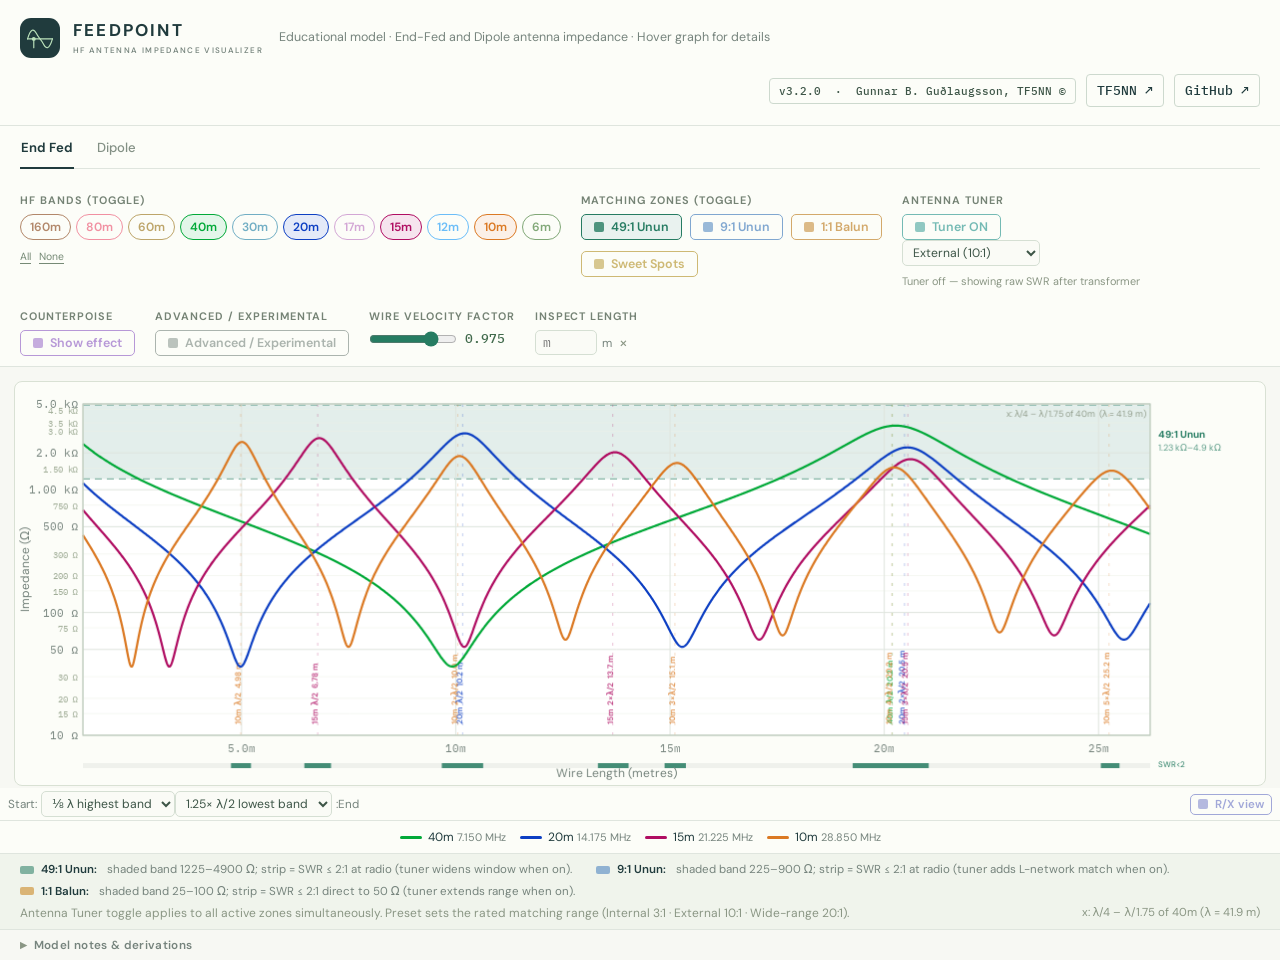
==== commit 14225e90: "v3.2.0: rename to Feedpoint, add logo and header links - Name is Feedpoint; "HF Antenna Impedance Vi" ====
--- a/antenna_impedance.html
+++ b/antenna_impedance.html
@@ -5,11 +5,12 @@
 <meta name="viewport" content="width=device-width, initial-scale=1.0">
 <meta name="description" content="Interactive HF antenna impedance visualiser for amateur radio operators. Supports End-Fed (EFHW/EFRW) and Dipole (centre-fed, OCF) antennas across 160–6 m bands. Educational tool for antenna design and matching.">
 <meta name="author" content="Gunnar B. Guðlaugsson, TF5NN">
-<meta property="og:title" content="HF Antenna Impedance Visualizer">
+<meta property="og:title" content="Feedpoint · HF Antenna Impedance Visualizer">
 <meta property="og:description" content="Interactive impedance visualiser for HF end-fed and dipole antennas. Explore 160–6 m bands, matching zones, feedpoint selection, and more. Educational tool for amateur radio.">
 <meta property="og:type" content="website">
 <meta name="theme-color" content="#214e3a">
-<title>HF Antenna Impedance Visualizer</title>
+<title>Feedpoint · HF Antenna Impedance Visualizer</title>
+<link rel="icon" type="image/svg+xml" href="data:image/svg+xml,%3Csvg xmlns='http://www.w3.org/2000/svg' viewBox='0 0 64 64'%3E%3Crect width='64' height='64' rx='16' fill='%23142f32'/%3E%3Cg transform='translate(4 4) scale(1.5556)' fill='none' stroke='%23a7e6c4' stroke-width='1.6' stroke-linecap='round' stroke-linejoin='round'%3E%3Cpath d='M4 19H32'/%3E%3Cpath d='M4 19C7.5 7 11 7 14 13 17 19 19 19 22 25 25 31 28.5 31 32 19'/%3E%3Cpath d='M11 19V29'/%3E%3Ccircle cx='11' cy='19' r='2.4' fill='%23a7e6c4' stroke='none'/%3E%3C/g%3E%3C/svg%3E">
 <link rel="preconnect" href="https://fonts.googleapis.com">
 <link rel="preconnect" href="https://fonts.gstatic.com" crossorigin>
 <link rel="stylesheet" href="https://fonts.googleapis.com/css2?family=DM+Sans:wght@400;450;500;550;600;650;700&family=IBM+Plex+Mono:wght@400;500;600&display=swap">
@@ -326,13 +327,6 @@
 .toggle-sub input:focus { outline: none; }
 #cpLengthInput { width: 72px; }   /* was 56px */
 #cpLengthInput:focus { border-color: #8a56c2; }
-/* === LOADING COIL FEATURE DISABLED ===
-   Reason: Model is not valid for electrically short antennas (see README)
-#coilSlider { width: 100px; vertical-align: middle; }
-#coilInp    { width: 48px; }
-#coilInp:focus { border-color: #f5a623; }
-.adv-section { display: flex; align-items: center; gap: 6px; flex-wrap: wrap; margin-top: 4px; }
-=== END LOADING COIL FEATURE DISABLED === */
 #ssMinInput { width: 56px; }   /* was 40px */
 #ssMinInput:focus { border-color: #b08d1e; }
 #ssSWRInput { width: 60px; }   /* was 44px */
@@ -551,8 +545,32 @@
 }
 input[type=range] { accent-color: var(--green); }
 
-/* Header: ink title, mono "callsign" chip for the version */
-header h1 { font-weight: 650; letter-spacing: -0.3px; }
+/* Header: the same brand lockup as Northbound (icon, spaced name, small-caps description),
+   with the version chip and the links to the main site and GitHub on the right. */
+header { align-items: center; padding: 18px 20px; }
+.brand { display: flex; align-items: center; gap: 13px; }
+.brand-icon {
+  display: flex; align-items: center; justify-content: center;
+  height: 40px; width: 40px; border-radius: 11px; flex-shrink: 0;
+  background: var(--text); color: #bce3bc;
+}
+.brand-icon svg {
+  height: 32px; width: 32px;
+  stroke: currentColor; stroke-width: 1.3; stroke-linecap: round; stroke-linejoin: round;
+}
+header h1 { font-size: 17px; font-weight: 700; letter-spacing: 2.2px; line-height: 1.15; }
+header h1 small {
+  display: block; margin-top: 5px;
+  letter-spacing: 1.35px; font-size: 8px; font-weight: 550; color: var(--muted);
+}
+.header-right { margin-left: auto; display: flex; align-items: center; gap: 10px; flex-wrap: wrap; }
+.callsign {
+  font: 500 13px var(--mono); color: var(--text); text-decoration: none; white-space: nowrap;
+  padding: 7px 10px; border: 1px solid #cdd9ce; border-radius: 4px;
+}
+.callsign:hover { border-color: var(--green); }
+.callsign:focus-visible { outline: 2px solid var(--green); outline-offset: 3px; }
+.header-right #versionLabel { margin-left: 0; }
 #versionLabel {
   font-family: var(--mono);
   font-weight: 500;
@@ -653,9 +671,22 @@
 <body>
 
 <header>
-  <h1>HF Antenna Impedance Visualizer</h1>
+  <div class="brand">
+    <span class="brand-icon" aria-hidden="true">
+      <svg viewBox="0 0 36 36" fill="none"><path d="M4 19H32"/><path d="M4 19C7.5 7 11 7 14 13 17 19 19 19 22 25 25 31 28.5 31 32 19"/><path d="M11 19V29"/><circle cx="11" cy="19" r="2.2" fill="currentColor" stroke="none"/></svg>
+    </span>
+    <h1>FEEDPOINT<small>HF ANTENNA IMPEDANCE VISUALIZER</small></h1>
+  </div>
   <p>Educational model · End-Fed and Dipole antenna impedance · Hover graph for details</p>
-  <span id="versionLabel">v3.1.0 &nbsp;·&nbsp; Gunnar B. Guðlaugsson, TF5NN &copy;</span>
+  <div class="header-right">
+    <span id="versionLabel">v3.2.0 &nbsp;·&nbsp; Gunnar B. Guðlaugsson, TF5NN &copy;</span>
+    <a class="callsign" href="https://tf5nn.github.io/" target="_blank" rel="noopener"
+       data-goatcounter-click="main-site-from-feedpoint" data-goatcounter-title="Feedpoint: TF5NN main site link"
+       title="More projects from TF5NN">TF5NN ↗</a>
+    <a class="callsign" href="https://github.com/TF5NN/HF-Antenna-Impedance-Visualizer" target="_blank" rel="noopener"
+       data-goatcounter-click="github-from-feedpoint" data-goatcounter-title="Feedpoint: GitHub link"
+       title="Source code on GitHub">GitHub ↗</a>
+  </div>
 </header>
 
 <div id="controls">
@@ -753,21 +784,6 @@
             <span class="zone-swatch"></span>ITU R1 alloc. width
           </button>
         </div>
-        <!-- === LOADING COIL FEATURE DISABLED ===
-             Reason: Model is not valid for electrically short antennas (see README)
-        <div class="adv-section">
-          <span class="cp-unit" style="font-weight:600">Feedpoint Loading Coil</span>
-          <button class="zone-btn" id="coilToggleBtn" style="--zc: #f5a623">
-            <span class="zone-swatch"></span>Enable coil
-          </button>
-          <div class="toggle-sub" id="coilWrap">
-            <span class="cp-unit">L</span>
-            <input type="range" id="coilSlider" min="0" max="50" step="0.1" value="0">
-            <input type="number" id="coilInp" value="0" min="0" max="50" step="0.1">
-            <span class="cp-unit">µH</span>
-          </div>
-        </div>
-        === END LOADING COIL FEATURE DISABLED === -->
       </div>
     </div>
   </div>
@@ -1163,25 +1179,6 @@
       </p>
     </div>
 
-    <!-- === LOADING COIL FEATURE DISABLED ===
-         Reason: Model is not valid for electrically short antennas (see README)
-    <div class="notes-block">
-      <h4>Feedpoint loading coil</h4>
-      <p>
-        A series inductor placed at the feedpoint (before the transformer) adds inductive
-        reactance <code>X_L = 2πfL</code> and a small series loss resistance
-        <code>Rs = X_L / Q</code> with Q = 150 (typical standalone wound coil --
-        slightly higher Q than a compact ATU toroid, which is wound for size not Q).
-        The modified feedpoint impedance <code>Z_eff = {R_ant + Rs, X_ant + X_L}</code>
-        propagates through the full matching chain -- resonances shift to longer lengths,
-        anti-resonances shift, and zone colour overlaps respond accordingly.
-        Coil efficiency: <code>eta_coil = R_ant / (R_ant + Rs)</code> where R_ant is the
-        wire-plus-counterpoise resistance before the coil. A short wire with low radiation
-        resistance paired with a large coil shows significant coil loss -- e.g. 30 ohm
-        antenna + 3 ohm coil loss gives ~91% coil efficiency.
-      </p>
-    </div>
-    === END LOADING COIL FEATURE DISABLED === -->
 
     <div class="notes-block">
       <h4>Sweet Spots overlay</h4>
@@ -1421,10 +1418,6 @@
 // ════════════════════════════════════════════════
 
 const TUNER_L_Q = 120; // assumed inductor Q for ATU loss estimate (typical small toroid)
-// === LOADING COIL FEATURE DISABLED ===
-// Reason: Model is not valid for electrically short antennas (see README)
-// const COIL_Q    = 150; // feedpoint loading coil Q — standalone wound coil, higher than ATU toroid
-// === END LOADING COIL FEATURE DISABLED ===
 
 // Generic L/C ranges (no model names).  Labels in dropdown are already in HTML.
 const TUNER_PRESETS = {
@@ -1765,13 +1758,6 @@
 let dipoleCustomRatio = 4;      // ratio for Custom dipole zone
 let dipSwrStripCache  = null;   // null = stale; cached SWR strip segments for dipole
 
-// === LOADING COIL FEATURE DISABLED ===
-// Reason: Model is not valid for electrically short antennas (see README)
-// let coilEnabled = false;
-// let coil_uH     = 0;     // inductance in µH (0 = no coil)
-const coilEnabled = false; // safe default — coil permanently disabled
-const coil_uH     = 0;    // safe default — coil permanently disabled
-// === END LOADING COIL FEATURE DISABLED ===
 
 // Velocity factor (0.90–1.00) — shifts resonant peaks to match real wire
 let VF = 0.975;
@@ -2969,17 +2955,6 @@
     const sign      = Zc.X >= 0 ? '+' : '−';
     const Xabs      = Math.abs(Zc.X);
 
-    // === LOADING COIL FEATURE DISABLED ===
-    // Reason: Model is not valid for electrically short antennas (see README)
-    // let coilEff = 1.0;
-    const coilEff = 1.0; // safe default — coil disabled
-    // if (coilEnabled && coil_uH > 0) {
-    //   const omega = 2 * Math.PI * band.freq;
-    //   const Rs    = (omega * coil_uH * 1e-6) / COIL_Q;
-    //   const R_ant = Math.max(1e-6, Zc.R - Rs);
-    //   coilEff = Math.max(0.30, Math.min(0.99, R_ant / Zc.R));
-    // }
-    // === END LOADING COIL FEATURE DISABLED ===
 
     // Zone matches
     const zoneMatches = ZONES.filter(z => inZone(Zc, z, band.freq));
@@ -2988,15 +2963,12 @@
       const ch        = matchChain(Zc, z.ratio, z.xfrmrEff, band.freq);
       const mmEff     = ch.mmEff, tunerEff = ch.tunerEff;
       const tunerDesc = !tunerEnabled ? '' : (ch.sol ? ` tuner ${Math.round(tunerEff * 100)}%` : ' no tuner match');
-      const total  = Math.round(mmEff * z.xfrmrEff * tunerEff * coilEff * 100);
+      const total  = Math.round(mmEff * z.xfrmrEff * tunerEff * 100);
       const losses = [
         `mismatch ${Math.round(mmEff * 100)}%`,
         `xfrmr ${Math.round(z.xfrmrEff * 100)}%`,
       ];
       if (tunerEnabled) losses.push(tunerDesc.trim());
-      // === LOADING COIL FEATURE DISABLED ===
-      // if (coilEnabled && coil_uH > 0) losses.push(`coil ${Math.round(coilEff * 100)}%`);
-      // === END LOADING COIL FEATURE DISABLED ===
 
       zoneHtml += `<span style="color:${z.text};font-weight:600">${z.label}</span>` +
         ` <span class="ip-eff">${total}% delivered</span>` +
@@ -3311,33 +3283,12 @@
 
     let anyZoneHit = false;
     ab.forEach(band => {
-      const Zc     = calcZcomplex(L, band.freq);  // wire + counterpoise + coil when enabled
+      const Zc     = calcZcomplex(L, band.freq);  // wire + counterpoise
       const Z      = calcZmag(Zc);   // |Z| for display
       const Zwire  = cpEnabled ? calcZwire(L, band.freq) : null;
       const lambda = C / band.freq;
       const halfwaves = L / (lambda / 2);
 
-      // === LOADING COIL FEATURE DISABLED ===
-      // Reason: Model is not valid for electrically short antennas (see README)
-      // let coilEff  = 1.0;
-      // let coilNote = '';
-      const coilEff  = 1.0;  // safe default — coil disabled
-      const coilNote = '';   // safe default — coil disabled
-      // if (coilEnabled && coil_uH > 0) {
-      //   const omega  = 2 * Math.PI * band.freq;
-      //   const Lc     = coil_uH * 1e-6;
-      //   const XL     = omega * Lc;
-      //   const Rs     = XL / COIL_Q;
-      //   // R_ant: antenna resistance before coil loss (back-calc from Zc which already includes Rs)
-      //   const R_ant  = Math.max(1e-6, Zc.R - Rs);
-      //   coilEff  = Math.max(0.30, Math.min(0.99, R_ant / Zc.R));
-      //   coilNote = `<span style="color:#f5a623;font-size:0.63rem;display:block;margin-left:14px">` +
-      //     `Loading coil: ${coil_uH.toFixed(1)} µH` +
-      //     ` &nbsp; X<sub>L</sub>=+j${XL.toFixed(0)} Ω` +
-      //     ` &nbsp; coil eff ≈ ${Math.round(coilEff * 100)} %` +
-      //     `</span>`;
-      // }
-      // === END LOADING COIL FEATURE DISABLED ===
 
       const zoneMatches = ZONES.filter(z => inZone(Zc, z, band.freq));
       if (zoneMatches.length > 0) anyZoneHit = true;
@@ -3381,8 +3332,8 @@
             }
           }
 
-          // coilEff and tunerEff fold into the delivered-power estimate (tooltip display only)
-          const eff    = Math.round(ch.total * coilEff * 100);
+          // tunerEff folds into the delivered-power estimate (tooltip display only)
+          const eff    = Math.round(ch.total * 100);
           const swrVal = ch.swr.toFixed(1);
 
           return `<span class="tt-tag" style="color:${z.text}">${z.label} ~${eff}% ` +
@@ -3409,7 +3360,6 @@
         zoneTags +
         tunerRejectNote +
         cpNote +
-        coilNote +
         `<span class="tt-frac">${halfwaves.toFixed(2)}×λ/2</span>` +
         `</div>`;
     });
@@ -3486,36 +3436,6 @@
   });
 }
 
-// ════════════════════════════════════════════════
-//  LOADING COIL CONTROLS
-// ════════════════════════════════════════════════
-
-// === LOADING COIL FEATURE DISABLED ===
-// Reason: Model is not valid for electrically short antennas (see README)
-// function setupCoil() {
-//   const btn    = document.getElementById('coilToggleBtn');
-//   const wrap   = document.getElementById('coilWrap');
-//   const slider = document.getElementById('coilSlider');
-//   const inp    = document.getElementById('coilInp');
-//
-//   btn.onclick = () => {
-//     coilEnabled = !coilEnabled;
-//     btn.classList.toggle('on', coilEnabled);
-//     wrap.classList.toggle('show', coilEnabled);
-//     invalidateCaches(); draw();
-//   };
-//
-//   function applyVal(v) {
-//     coil_uH      = Math.max(0, Math.min(50, isNaN(v) ? 0 : v));
-//     slider.value = coil_uH;
-//     inp.value    = coil_uH.toFixed(1);
-//     if (coilEnabled) { invalidateCaches(); draw(); }
-//   }
-//
-//   slider.addEventListener('input', () => applyVal(parseFloat(slider.value)));
-//   inp.addEventListener('input',    () => applyVal(parseFloat(inp.value)));
-// }
-// === END LOADING COIL FEATURE DISABLED ===
 
 // ════════════════════════════════════════════════
 //  ADVANCED / EXPERIMENTAL TOGGLE
@@ -3853,9 +3773,6 @@
 setupHover();
 setupVF();
 setupCounterpoise();
-// === LOADING COIL FEATURE DISABLED ===
-// setupCoil();
-// === END LOADING COIL FEATURE DISABLED ===
 setupAdvanced();
 setupRxMode();
 setupTuner();
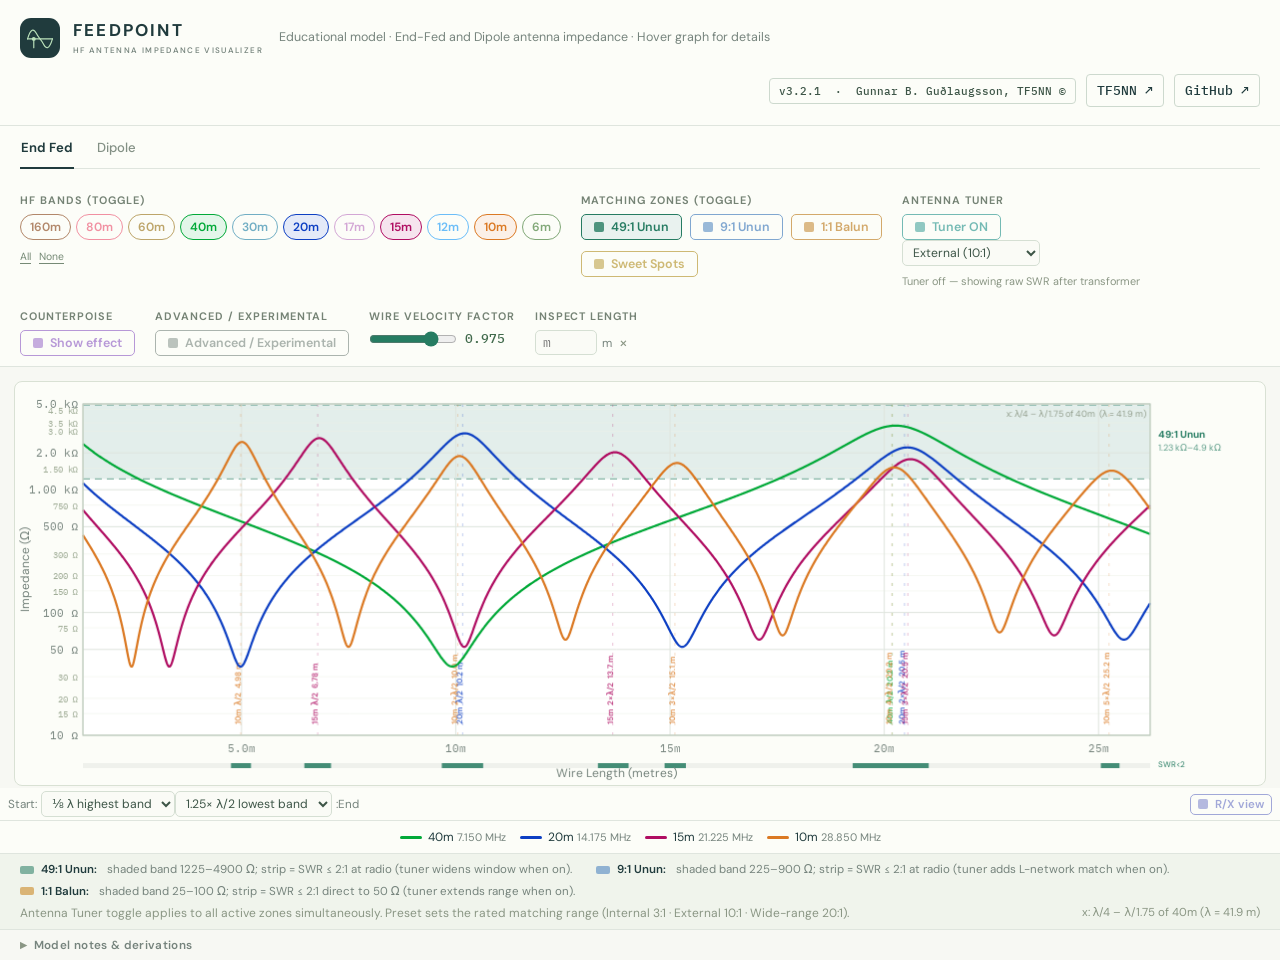
==== commit 2664de39: "v3.2.1: warn when the wire is too low for the height correction With Height above ground on in Dipol" ====
--- a/antenna_impedance.html
+++ b/antenna_impedance.html
@@ -679,7 +679,7 @@
   </div>
   <p>Educational model · End-Fed and Dipole antenna impedance · Hover graph for details</p>
   <div class="header-right">
-    <span id="versionLabel">v3.2.0 &nbsp;·&nbsp; Gunnar B. Guðlaugsson, TF5NN &copy;</span>
+    <span id="versionLabel">v3.2.1 &nbsp;·&nbsp; Gunnar B. Guðlaugsson, TF5NN &copy;</span>
     <a class="callsign" href="https://tf5nn.github.io/" target="_blank" rel="noopener"
        data-goatcounter-click="main-site-from-feedpoint" data-goatcounter-title="Feedpoint: TF5NN main site link"
        title="More projects from TF5NN">TF5NN ↗</a>
@@ -829,6 +829,7 @@
         Horizontal wire over average soil. Shows how resistance changes with height;
         sloping or inverted-V wires are not covered.
       </div>
+      <div id="dipHeightWarn" role="status" style="display:none;font-size:0.68rem;color:#9a6b1f;line-height:1.5;padding:4px 2px 0;max-width:300px"></div>
     </div>
   </div>
   <div class="ctrl-group dip-only" style="display:none">
@@ -1095,6 +1096,8 @@
         assumes average soil (ε<sub>r</sub> 13, 5 mS/m) and a straight horizontal wire.
         The height is in metres, so every band sees a different electrical height.
         The small shift in resonant length that the ground also causes is not modelled.
+        Nor is the power lost in the soil under a very low wire, so below about 0.15 λ
+        (12 m on 80 m, 24 m on 160 m) the resistance shown is too low and the tool says so.
       </p>
     </div>
 
@@ -1943,6 +1946,28 @@
   return -(((1 - nr) * dr - ni * ni) / den);                            // −Re[(1 − n)/(1 + n)]
 }
 
+// Below this height (in wavelengths) the height correction reads too low, because the model
+// leaves out the power lost in the soil under a low wire. Checked against NEC-2 with the
+// Sommerfeld ground: about 20 % low at 0.12 λ, 40 % at 0.06 λ, 60 % at 0.03 λ; within 6 %
+// from about 0.2 λ up. See validation/nec_comparison_v3.md.
+const HEIGHT_RELIABLE_WL = 0.15;
+
+// Warning text for the height control: names the active bands on which the wire is too low
+// for the correction to be trusted. Empty when the correction is off or every band is fine.
+function heightWarningText() {
+  if (!dipHeightOn) return '';
+  const low = getActiveBands().filter(b => dipHeightM < HEIGHT_RELIABLE_WL * (C / b.freq)).map(b => b.name);
+  if (!low.length) return '';
+  return `⚠ Low for ${low.join(', ')} (under ${HEIGHT_RELIABLE_WL} λ). The resistance shown is too low there: ` +
+         'about 20% at 0.12 λ and 40% at 0.06 λ. Use it as a rough guide for a centre-fed wire only.';
+}
+function updateHeightWarning() {
+  const el = document.getElementById('dipHeightWarn');
+  if (!el) return;
+  const text = heightWarningText();
+  if (el.textContent !== text) { el.textContent = text; el.style.display = text ? 'block' : 'none'; }
+}
+
 // heightM > 0: horizontal wire that high above average ground (dipole mode only).
 function calcTwoArmZ(La, Lb, freq, heightM = 0) {
   const z0 = wireZ0(freq);
@@ -2515,6 +2540,7 @@
 // ════════════════════════════════════════════════
 
 function drawDipole() {
+  updateHeightWarning();
   // Keep wire-length input display in sync with auto value
   const lenInpEl = document.getElementById('dipWireLenInput');
   if (lenInpEl && dipoleLen === null && document.activeElement !== lenInpEl) {
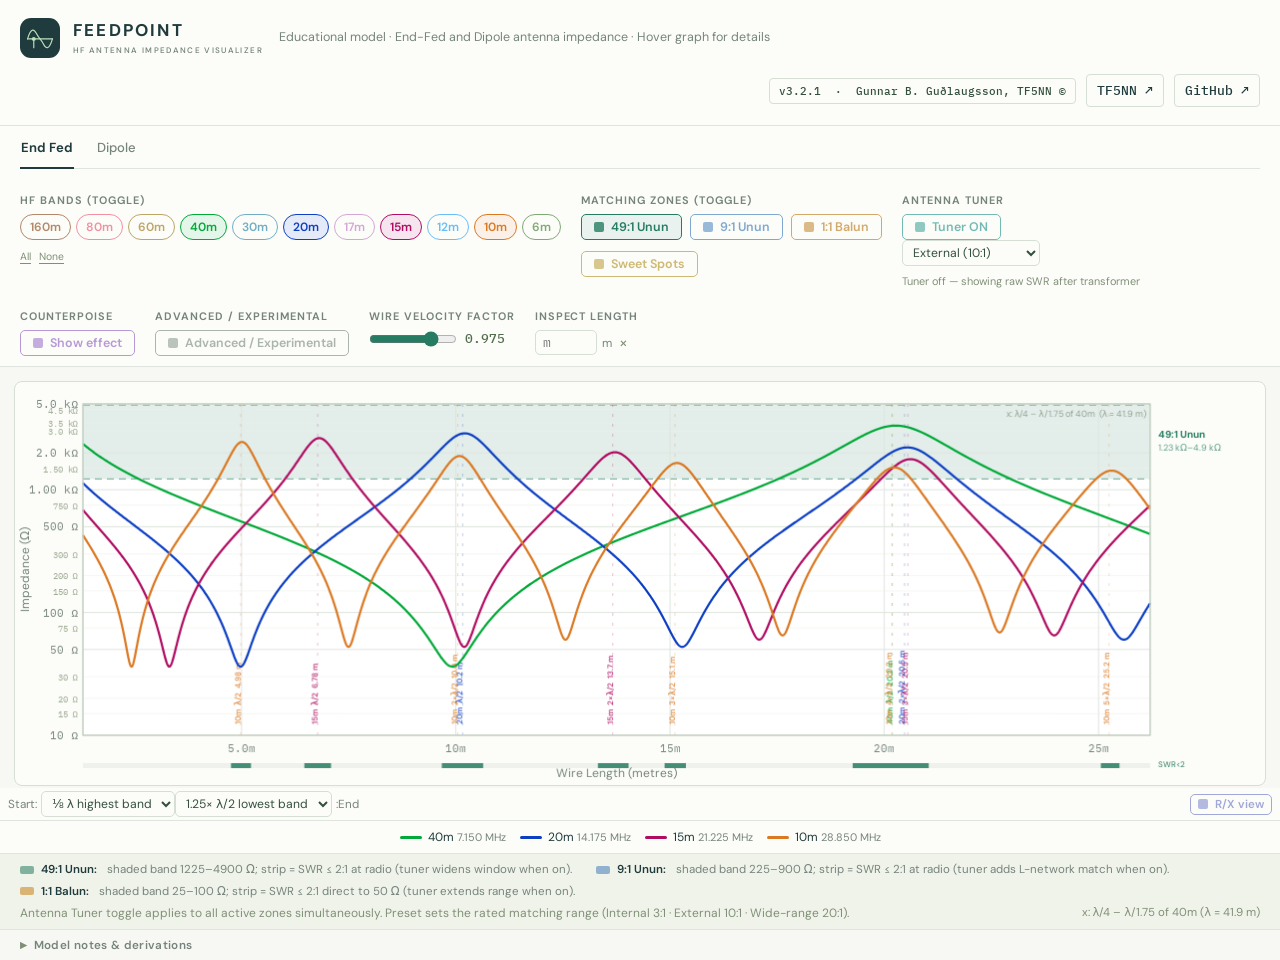
==== commit 983c3839: "Colours: use the named shades of the TF5NN style guide Co-Authored-By: Claude Fable 5.2 <noreply@ant" ====
--- a/antenna_impedance.html
+++ b/antenna_impedance.html
@@ -18,26 +18,81 @@
 *, *::before, *::after { box-sizing: border-box; margin: 0; padding: 0; }
 
 :root {
-  /* Light "paper" palette shared with the sat-track (Northbound) project */
-  --bg:        #f7f8f3;
-  --surface:   #fcfdf8;
-  --surface2:  #f0f4ec;
-  --border:    #dfe5de;
-  --border2:   #d5dfd3;
-  --text:      #203b3d;
-  --muted:     #76847d;
-  --muted2:    #8a9684;
-  --green:     #267c62;
-  --blue:      #2f6fb7;
+  /* The named shades shared by Northbound, Sightline and Feedpoint. Northbound's docs/STYLE.md
+     says what each is for; this block is a copy of the one at the top of its stylesheet. */
+  /* Ink and text, darkest to lightest */
+  --ink-deep: #142f32;
+  --ink: #203b3d;
+  --ink-soft: #34503d;
+  --text-strong: #526d4d;
+  --text: #628359;
+  --text-cool: #67816d;
+  --text-muted: #809078;
+  --muted: #76847d;
+  --text-soft: #96a288;
+  --text-faint: #b2bda9;
+  /* Greens */
+  --green-dark: #244c3d;
+  --green: #267c62;
+  --green-bright: #21806a;
+  --green-mid: #417954;
+  --green-light: #5f9d77;
+  --green-vivid: #60884e;
+  --green-pale: #bce3bc;
+  /* Amber and rust: notes and warnings */
+  --amber-ink: #8a6a2f;
+  --amber-text: #8a7448;
+  --amber-fill: #b3945f;
+  --amber-line: #e0d7bd;
+  --amber-soft: #f7f1df;
+  --amber-wash: #f0ebe0;
+  --rust: #a35d3c;
+  /* Blue: the "other radio" badge */
+  --blue-ink: #647d98;
+  --blue-fill: #8397b1;
+  --blue-soft: #e9edf2;
+  /* Lines, strongest to faintest */
+  --line-accent: #adc5a4;
+  --line-green: #d9e3d0;
+  --line-strong: #d5dfd3;
+  --line: #dfe5de;
+  /* Surfaces, darkest to lightest */
+  --tint-strong: #e2eee0;
+  --tint-grey: #e7ede4;
+  --green-soft: #e8f2e9;
+  --wash: #edf0e7;
+  --tint: #f0f3e9;
+  --paper: #f7f8f3;
+  --surface: #fcfdf8;
+  --white: #fff;
+  /* Drawings: sky plot and look-around view */
+  --ground: #b9c4b3;
+  --grid: #d6dfd8;
+  --sky: #f4f7f2;
+  --sun: #e9b84a;
+  --sun-edge: #c9962a;
+  --moon: #e6e9ee;
+  --moon-edge: #9aa5b1;
+  /* Overlays and shadows */
+  --backdrop: #16332970;
+  --scrim: #1d3e2a80;
+  --shadow-deep: #0a251c30;
+  --shadow: #28422c13;
+  --shadow-soft: #2342230b;
+  --shadow-black: #0006;
   --mono:      'IBM Plex Mono', ui-monospace, Menlo, Consolas, monospace;
   --sans:      'DM Sans', 'Segoe UI', system-ui, Arial, sans-serif;
+  /* Feedpoint's own: marks on the graph's controls. The curves' colours are set with the bands, in the script. */
+  --blue: #2f6fb7;
+  --gold: #b08d1e;
+  --violet: #8a56c2;
 }
 
 body {
   font-family: var(--sans);
   -webkit-font-smoothing: antialiased;
-  background: var(--bg);
-  color: var(--text);
+  background: var(--paper);
+  color: var(--ink);
   min-height: 100vh;
   display: flex;
   flex-direction: column;
@@ -47,7 +102,7 @@
 /* ─── HEADER ──────────────────────────────────── */
 header {
   background: var(--surface);
-  border-bottom: 1px solid var(--border);
+  border-bottom: 1px solid var(--line);
   padding: 14px 20px;
   display: flex;
   align-items: baseline;
@@ -57,7 +112,7 @@
 header h1 {
   font-size: 1.15rem;
   font-weight: 600;
-  color: var(--text);
+  color: var(--ink);
   white-space: nowrap;
 }
 header p {
@@ -68,7 +123,7 @@
 #versionLabel {
   margin-left: auto;
   font-size: 0.76rem;
-  color: var(--muted2);
+  color: var(--text-muted);
   white-space: nowrap;
   align-self: center;
 }
@@ -76,7 +131,7 @@
 /* ─── CONTROLS ────────────────────────────────── */
 #controls {
   background: var(--surface);
-  border-bottom: 1px solid var(--border);
+  border-bottom: 1px solid var(--line);
   padding: 10px 20px;
   display: flex;
   flex-wrap: wrap;
@@ -107,7 +162,7 @@
 .band-sel-btn {
   background: none;
   border: none;
-  color: var(--muted2);
+  color: var(--text-muted);
   font-size: 0.65rem;
   cursor: pointer;
   padding: 0;
@@ -118,9 +173,9 @@
 .band-btn {
   padding: 3px 9px;
   border-radius: 20px;
-  border: 2px solid var(--c, #76847d);
+  border: 2px solid var(--c, var(--muted));
   background: transparent;
-  color: var(--c, #76847d);
+  color: var(--c, var(--muted));
   cursor: pointer;
   font-size: 0.75rem;
   font-weight: 700;
@@ -130,7 +185,7 @@
 }
 .band-btn.on {
   opacity: 1;
-  background: color-mix(in srgb, var(--c, #76847d) 15%, transparent);
+  background: color-mix(in srgb, var(--c, var(--muted)) 15%, transparent);
 }
 .band-btn:hover { opacity: 0.75; }
 .band-btn.on:hover { opacity: 1; }
@@ -147,9 +202,9 @@
   gap: 7px;
   padding: 4px 12px;
   border-radius: 6px;
-  border: 2px solid var(--zc, #76847d);
+  border: 2px solid var(--zc, var(--muted));
   background: transparent;
-  color: var(--zc, #76847d);
+  color: var(--zc, var(--muted));
   cursor: pointer;
   font-size: 0.78rem;
   font-weight: 600;
@@ -158,7 +213,7 @@
 }
 .zone-btn.on {
   opacity: 1;
-  background: color-mix(in srgb, var(--zc, #76847d) 12%, transparent);
+  background: color-mix(in srgb, var(--zc, var(--muted)) 12%, transparent);
 }
 .zone-btn:hover { opacity: 0.7; }
 .zone-btn.on:hover { opacity: 1; }
@@ -166,7 +221,7 @@
   width: 10px;
   height: 10px;
   border-radius: 2px;
-  background: var(--zc, #76847d);
+  background: var(--zc, var(--muted));
   opacity: 0.8;
   flex-shrink: 0;
 }
@@ -182,7 +237,7 @@
   width: 100%;
   cursor: crosshair;
   border-radius: 6px;
-  border: 1px solid var(--border);
+  border: 1px solid var(--line);
 }
 
 /* ─── LEGEND ──────────────────────────────────── */
@@ -192,7 +247,7 @@
   align-items: center;
   padding: 3px 8px;
   font-size: 0.78rem;
-  color: var(--muted2);
+  color: var(--text-muted);
   background: var(--surface);
 }
 .xr-side { display: flex; align-items: center; gap: 4px; }
@@ -203,7 +258,7 @@
   gap: 14px;
   justify-content: center;
   padding: 8px 20px;
-  border-top: 1px solid var(--border);
+  border-top: 1px solid var(--line);
   background: var(--surface);
 }
 .leg-item {
@@ -211,7 +266,7 @@
   align-items: center;
   gap: 6px;
   font-size: 0.75rem;
-  color: var(--text);
+  color: var(--ink);
 }
 .leg-line {
   width: 22px;
@@ -227,8 +282,8 @@
   flex-wrap: wrap;
   gap: 4px 24px;
   padding: 7px 20px;
-  background: var(--surface2);
-  border-top: 1px solid var(--border);
+  background: var(--tint);
+  border-top: 1px solid var(--line);
   font-size: 0.72rem;
   color: var(--muted);
   line-height: 1.5;
@@ -240,13 +295,13 @@
   border-radius: 2px;
   flex-shrink: 0;
 }
-.info-item strong { color: var(--text); font-weight: 600; }
+.info-item strong { color: var(--ink); font-weight: 600; }
 
 /* ─── TOOLTIP ─────────────────────────────────── */
 #tooltip {
   position: fixed;
-  background: var(--surface2);
-  border: 1px solid var(--border);
+  background: var(--tint);
+  border: 1px solid var(--line);
   border-radius: 8px;
   padding: 9px 13px;
   font-size: 0.75rem;
@@ -259,10 +314,10 @@
 }
 .tt-title {
   font-weight: 700;
-  color: var(--text);
+  color: var(--ink);
   margin-bottom: 4px;
   font-size: 0.8rem;
-  border-bottom: 1px solid var(--border);
+  border-bottom: 1px solid var(--line);
   padding-bottom: 4px;
 }
 .tt-row {
@@ -289,7 +344,7 @@
   opacity: 0.85;
 }
 .tt-cp-note  { font-size: 0.65rem; color: var(--muted); font-family: var(--mono); }
-.tt-ocf-note { font-size: 0.65rem; color: #8a9684; margin-top: 4px; border-top: 1px solid var(--border); padding-top: 3px; line-height: 1.4; }
+.tt-ocf-note { font-size: 0.65rem; color: var(--text-muted); margin-top: 4px; border-top: 1px solid var(--line); padding-top: 3px; line-height: 1.4; }
 
 /* ─── COUNTERPOISE CONTROL ────────────────────── */
 #cpControl {
@@ -317,35 +372,35 @@
 .toggle-sub.show { display: flex; }
 .toggle-sub input {
   padding: 3px 7px;
-  background: var(--surface2);
-  border: 1px solid var(--border);
+  background: var(--tint);
+  border: 1px solid var(--line);
   border-radius: 5px;
-  color: var(--text);
+  color: var(--ink);
   font-size: 0.8rem;
   font-family: var(--mono);
 }
 .toggle-sub input:focus { outline: none; }
 #cpLengthInput { width: 72px; }   /* was 56px */
-#cpLengthInput:focus { border-color: #8a56c2; }
+#cpLengthInput:focus { border-color: var(--violet); }
 #ssMinInput { width: 56px; }   /* was 40px */
-#ssMinInput:focus { border-color: #b08d1e; }
+#ssMinInput:focus { border-color: var(--gold); }
 #ssSWRInput { width: 60px; }   /* was 44px */
-#ssSWRInput:focus { border-color: #b08d1e; }
+#ssSWRInput:focus { border-color: var(--gold); }
 
 /* ─── VELOCITY FACTOR CONTROL ─────────────────── */
 #vfControl { display: flex; align-items: center; gap: 8px; }
 #vfSlider  { width: 88px; accent-color: var(--green); cursor: pointer; }
-#vfDisplay { font-family: var(--mono); font-size: 0.8rem; color: var(--text); min-width: 36px; }
+#vfDisplay { font-family: var(--mono); font-size: 0.8rem; color: var(--ink); min-width: 36px; }
 
 /* ─── PIN / INSPECT-LENGTH CONTROL ───────────── */
 #pinControl { display: flex; align-items: center; gap: 5px; }
 #pinInput {
   width: 62px;
   padding: 3px 7px;
-  background: var(--surface2);
-  border: 1px solid var(--border);
+  background: var(--tint);
+  border: 1px solid var(--line);
   border-radius: 5px;
-  color: var(--text);
+  color: var(--ink);
   font-size: 0.8rem;
   font-family: var(--mono);
 }
@@ -353,13 +408,13 @@
 .pin-clear-btn {
   background: none;
   border: none;
-  color: var(--muted2);
+  color: var(--text-muted);
   cursor: pointer;
   font-size: 1rem;
   line-height: 1;
   padding: 0 2px;
 }
-.pin-clear-btn:hover { color: var(--text); }
+.pin-clear-btn:hover { color: var(--ink); }
 
 /* ─── SWEET SPOTS RESULTS TABLE ───────────────── */
 #sweetSpotsTable,
@@ -368,7 +423,7 @@
   flex-direction: column;
   gap: 3px;
   background: var(--surface);
-  border-top: 1px solid var(--border);
+  border-top: 1px solid var(--line);
   padding: 6px 20px;
   font-size: 0.71rem;
 }
@@ -378,14 +433,14 @@
   font-size: 0.65rem;
   text-transform: uppercase;
   letter-spacing: 0.08em;
-  color: var(--muted2);
+  color: var(--text-muted);
   font-weight: 700;
   margin-bottom: 1px;
 }
 .ss-row { display: flex; align-items: baseline; gap: 7px; flex-wrap: wrap; }
-.ss-star { color: #b08d1e; font-size: 0.8rem; flex-shrink: 0; }
-.ss-range { font-family: var(--mono); color: var(--text); min-width: 60px; }
-.ss-range-full { color: var(--muted2); font-size: 0.65rem; }
+.ss-star { color: var(--gold); font-size: 0.8rem; flex-shrink: 0; }
+.ss-range { font-family: var(--mono); color: var(--ink); min-width: 60px; }
+.ss-range-full { color: var(--text-muted); font-size: 0.65rem; }
 .ss-band { font-weight: 700; }
 .ss-zone { font-size: 0.65rem; opacity: 0.8; }
 
@@ -395,7 +450,7 @@
   flex-direction: column;
   gap: 3px;
   background: var(--surface);
-  border-top: 1px solid var(--border);
+  border-top: 1px solid var(--line);
   padding: 6px 20px;
   font-size: 0.72rem;
 }
@@ -404,22 +459,22 @@
   font-size: 0.68rem;
   text-transform: uppercase;
   letter-spacing: 0.07em;
-  color: var(--muted2);
+  color: var(--text-muted);
   font-weight: 700;
   margin-bottom: 2px;
 }
 #inspectPanel .ip-row { display: flex; align-items: baseline; gap: 8px; flex-wrap: wrap; margin: 1px 0; }
 #inspectPanel .ip-band { font-weight: 700; min-width: 28px; }
-#inspectPanel .ip-z    { font-family: var(--mono); color: var(--text); }
-#inspectPanel .ip-rx   { color: #8a9684; font-size: 0.68em; }
+#inspectPanel .ip-z    { font-family: var(--mono); color: var(--ink); }
+#inspectPanel .ip-rx   { color: var(--text-muted); font-size: 0.68em; }
 #inspectPanel .ip-loss     { font-size: 0.65rem; color: var(--muted); margin-left: 8px; }
 #inspectPanel .ip-eff      { font-weight: 600; }
-#inspectPanel .ip-ocf-note { font-size: 0.64rem; color: #8a9684; margin-top: 4px; border-top: 1px solid var(--border); padding-top: 3px; line-height: 1.5; }
+#inspectPanel .ip-ocf-note { font-size: 0.64rem; color: var(--text-muted); margin-top: 4px; border-top: 1px solid var(--line); padding-top: 3px; line-height: 1.5; }
 
 /* ─── NOTES PANEL ─────────────────────────────── */
 #notesPanel {
-  background: var(--surface2);
-  border-top: 1px solid var(--border);
+  background: var(--tint);
+  border-top: 1px solid var(--line);
   font-size: 0.74rem;
   color: var(--muted);
 }
@@ -441,10 +496,10 @@
   content: '▶';
   font-size: 0.6rem;
   transition: transform 0.15s;
-  color: var(--muted2);
+  color: var(--text-muted);
 }
 #notesPanel[open] summary::before { transform: rotate(90deg); }
-#notesPanel summary:hover { color: var(--text); }
+#notesPanel summary:hover { color: var(--ink); }
 
 .notes-body {
   padding: 4px 20px 14px;
@@ -456,17 +511,17 @@
 .notes-block h4 {
   font-size: 0.72rem;
   font-weight: 700;
-  color: var(--text);
+  color: var(--ink);
   margin-bottom: 4px;
-  border-left: 3px solid var(--border);
+  border-left: 3px solid var(--line);
   padding-left: 7px;
 }
 .notes-block p { color: var(--muted); }
 .notes-block code {
   font-family: var(--mono);
   font-size: 0.85em;
-  color: #3d5547;
-  background: #edf2e9;
+  color: var(--ink-soft);
+  background: var(--wash);
   padding: 1px 4px;
   border-radius: 3px;
 }
@@ -477,13 +532,13 @@
   display: flex;
   gap: 6px;
   padding-bottom: 6px;
-  border-bottom: 1px solid var(--border);
+  border-bottom: 1px solid var(--line);
   margin-bottom: 4px;
 }
 .mode-btn {
   padding: 5px 20px;
   border-radius: 6px;
-  border: 2px solid var(--border);
+  border: 2px solid var(--line);
   background: transparent;
   color: var(--muted);
   cursor: pointer;
@@ -492,11 +547,11 @@
   transition: border-color 0.12s, color 0.12s, background 0.12s;
 }
 .mode-btn.on {
-  border-color: var(--text);
-  color: var(--text);
+  border-color: var(--ink);
+  color: var(--ink);
   background: rgba(32,59,61,0.05);
 }
-.mode-btn:hover { color: var(--text); }
+.mode-btn:hover { color: var(--ink); }
 
 /* Mode-specific visibility — JS owns all display state via setMode() */
 /* .dip-only starts hidden; setupMode() calls setMode('ef') to initialise */
@@ -520,14 +575,14 @@
 .fp-preset-btn {
   padding: 2px 8px;
   border-radius: 4px;
-  border: 1px solid var(--border);
+  border: 1px solid var(--line);
   background: transparent;
   color: var(--muted);
   cursor: pointer;
   font-size: 0.69rem;
   font-family: var(--mono);
 }
-.fp-preset-btn:hover { color: var(--text); border-color: var(--muted); }
+.fp-preset-btn:hover { color: var(--ink); border-color: var(--muted); }
 #dipZoneBtns { display: flex; gap: 8px; flex-wrap: wrap; }
 
 /* In dipole mode: hide EF-specific x-range selectors */
@@ -540,7 +595,7 @@
    ═══════════════════════════════════════════════════ */
 button, input, select { font-family: inherit; }
 button:focus-visible, input:focus-visible, select:focus-visible, summary:focus-visible {
-  outline: 2px solid #287c64;
+  outline: 2px solid var(--green);
   outline-offset: 2px;
 }
 input[type=range] { accent-color: var(--green); }
@@ -552,7 +607,7 @@
 .brand-icon {
   display: flex; align-items: center; justify-content: center;
   height: 40px; width: 40px; border-radius: 11px; flex-shrink: 0;
-  background: var(--text); color: #bce3bc;
+  background: var(--ink); color: var(--green-pale);
 }
 .brand-icon svg {
   height: 32px; width: 32px;
@@ -565,8 +620,8 @@
 }
 .header-right { margin-left: auto; display: flex; align-items: center; gap: 10px; flex-wrap: wrap; }
 .callsign {
-  font: 500 13px var(--mono); color: var(--text); text-decoration: none; white-space: nowrap;
-  padding: 7px 10px; border: 1px solid #cdd9ce; border-radius: 4px;
+  font: 500 13px var(--mono); color: var(--ink); text-decoration: none; white-space: nowrap;
+  padding: 7px 10px; border: 1px solid var(--line-strong); border-radius: 4px;
 }
 .callsign:hover { border-color: var(--green); }
 .callsign:focus-visible { outline: 2px solid var(--green); outline-offset: 3px; }
@@ -575,9 +630,9 @@
   font-family: var(--mono);
   font-weight: 500;
   font-size: 0.7rem;
-  color: #3d5547;
+  color: var(--ink-soft);
   padding: 5px 9px;
-  border: 1px solid #cdd9ce;
+  border: 1px solid var(--line-strong);
   border-radius: 4px;
 }
 
@@ -588,7 +643,7 @@
 #inspectPanel .ip-title {
   font-weight: 650;
   letter-spacing: 0.09em;
-  color: #758375;
+  color: var(--muted);
 }
 
 /* Mode switcher as underlined tabs sitting on the divider line */
@@ -599,28 +654,28 @@
   border-bottom: 2px solid transparent;
   border-radius: 0;
   margin-bottom: -1px;
-  color: #839085;
+  color: var(--muted);
   font-weight: 500;
 }
 .mode-btn.on {
   background: none;
-  border-bottom-color: var(--text);
-  color: var(--text);
+  border-bottom-color: var(--ink);
+  color: var(--ink);
   font-weight: 650;
 }
 
 /* Toggle chips */
 .band-btn { border-width: 1.5px; font-weight: 600; opacity: 0.6; }
-.band-btn.on { background: color-mix(in srgb, var(--c, #76847d) 11%, #fff); }
+.band-btn.on { background: color-mix(in srgb, var(--c, var(--muted)) 11%, var(--white)); }
 .zone-btn { border-width: 1.5px; border-radius: 5px; opacity: 0.6; }
-.zone-btn.on { background: color-mix(in srgb, var(--zc, #76847d) 10%, #fff); }
+.zone-btn.on { background: color-mix(in srgb, var(--zc, var(--muted)) 10%, var(--white)); }
 .zone-btn:hover { opacity: 0.85; }
 .band-btn:hover { opacity: 0.85; }
 .band-btn.on:hover, .zone-btn.on:hover { opacity: 1; }
-.band-sel-btn { color: #768a76; text-underline-offset: 3px; }
-.band-sel-btn:hover { color: var(--text); }
-.fp-preset-btn { border-color: var(--border2); border-radius: 5px; background: #fff; color: #3d5547; }
-.fp-preset-btn:hover { background: #eaf1e5; border-color: var(--border2); color: var(--text); }
+.band-sel-btn { color: var(--text-muted); text-underline-offset: 3px; }
+.band-sel-btn:hover { color: var(--ink); }
+.fp-preset-btn { border-color: var(--line-strong); border-radius: 5px; background: var(--white); color: var(--ink-soft); }
+.fp-preset-btn:hover { background: var(--green-soft); border-color: var(--line-strong); color: var(--ink); }
 
 /* Fields */
 .toggle-sub input,
@@ -629,10 +684,10 @@
 #dipPosInput,
 .cp-inp,
 .tuner-select {
-  background: #fafbf6;
-  border: 1px solid var(--border2);
+  background: var(--surface);
+  border: 1px solid var(--line-strong);
   border-radius: 5px;
-  color: #3d5547;
+  color: var(--ink-soft);
 }
 #dipWireLenInput, #dipPosInput, .cp-inp {
   padding: 3px 7px;
@@ -642,29 +697,29 @@
 .tuner-select { padding: 3px 6px; font-size: 0.76rem; }
 .toggle-sub input:focus, #pinInput:focus, #dipWireLenInput:focus,
 #dipPosInput:focus, .cp-inp:focus, .tuner-select:focus { outline: none; border-color: var(--green); }
-.tuner-hint { font-size: 0.68rem; line-height: 1.5; color: var(--muted2); }
-#vfDisplay { font-weight: 500; color: #416a4c; }
+.tuner-hint { font-size: 0.68rem; line-height: 1.5; color: var(--text-muted); }
+#vfDisplay { font-weight: 500; color: var(--text-strong); }
 
 /* Graph card + floating tooltip */
-#graph { border-radius: 8px; border-color: #d9e1d4; background: var(--surface); }
+#graph { border-radius: 8px; border-color: var(--line-strong); background: var(--surface); }
 #tooltip {
   background: var(--surface);
-  border-color: #d9e1d4;
-  color: var(--text);
+  border-color: var(--line-strong);
+  color: var(--ink);
 }
 
 /* Notes */
-#notesPanel { background: var(--bg); }
+#notesPanel { background: var(--paper); }
 .notes-block h4, .notes-section h4 {
   font-size: 0.72rem;
   font-weight: 650;
-  color: var(--text);
+  color: var(--ink);
   margin-bottom: 4px;
-  border-left: 3px solid #adc5a4;
+  border-left: 3px solid var(--line-accent);
   padding-left: 7px;
 }
 .notes-section p { color: var(--muted); }
-.ss-star { color: #b08d1e; }
+.ss-star { color: var(--gold); }
 #dipSweetSpotsTable .ss-header { font-size: 0.65rem; text-transform: uppercase; margin-bottom: 1px; }
 </style>
 </head>
@@ -936,7 +991,7 @@
     <span class="info-swatch" style="background: rgba(201,128,20,0.55)"></span>
     <strong>1:1 Balun:</strong>&nbsp;shaded band 25–100 Ω; strip = SWR ≤ 2:1 direct to 50 Ω (tuner extends range when on).
   </div>
-  <div class="info-item ef-only" style="color:var(--muted2);font-size:0.75rem">
+  <div class="info-item ef-only" style="color:var(--text-muted);font-size:0.75rem">
     Antenna Tuner toggle applies to all active zones simultaneously.
     Preset sets the rated matching range (Internal 3:1 · External 10:1 · Wide-range 20:1).
   </div>
@@ -952,10 +1007,10 @@
     <span class="info-swatch" style="background: rgba(38,124,98,0.5)"></span>
     <strong>6:1 Balun:</strong>&nbsp;shaded band near 300 Ω; suits asymmetric or higher-impedance feedpoints.
   </div>
-  <div class="info-item dip-only" style="color:var(--muted2);font-size:0.75rem;display:none">
+  <div class="info-item dip-only" style="color:var(--text-muted);font-size:0.75rem;display:none">
     Colour strip at graph base: green = low common-mode risk (near centre), orange = moderate, red = high (extreme OCF).
   </div>
-  <div class="info-item" id="scaleInfo" style="margin-left: auto; color: var(--muted2)"></div>
+  <div class="info-item" id="scaleInfo" style="margin-left: auto; color: var(--text-muted)"></div>
 </div>
 
 <div id="sweetSpotsTable"></div>
@@ -2867,7 +2922,7 @@
         ` <span class="ip-eff">${total}% delivered</span>` +
         ` <span class="ip-loss">[${losses.join(' · ')}]</span>`;
     });
-    if (!zoneHtml) zoneHtml = `<span style="color:var(--muted2);font-size:0.68rem">no match</span>`;
+    if (!zoneHtml) zoneHtml = `<span style="color:var(--text-muted);font-size:0.68rem">no match</span>`;
 
     const swr50val = swr50({ R: Zc.R, X: Zc.X });
     html +=
@@ -3000,14 +3055,14 @@
         ` <span class="ip-eff">${total}% delivered</span>` +
         ` <span class="ip-loss">[${losses.join(' · ')}]</span>`;
     });
-    if (!zoneHtml) zoneHtml = `<span style="color:var(--muted2);font-size:0.68rem">no match</span>`;
+    if (!zoneHtml) zoneHtml = `<span style="color:var(--text-muted);font-size:0.68rem">no match</span>`;
 
     html +=
       `<div class="ip-row">` +
       `<span class="ip-band" style="color:${band.color}">${band.name}</span>` +
       `<span class="ip-z">${formatZ(Z)}</span>` +
       `<span class="ip-rx">${Zc.R.toFixed(0)}${sign}j${Xabs.toFixed(0)} Ω</span>` +
-      `<span style="color:var(--muted2);font-size:0.68rem">${halfwaves.toFixed(2)}×λ/2</span>` +
+      `<span style="color:var(--text-muted);font-size:0.68rem">${halfwaves.toFixed(2)}×λ/2</span>` +
       zoneHtml +
       `</div>`;
   });
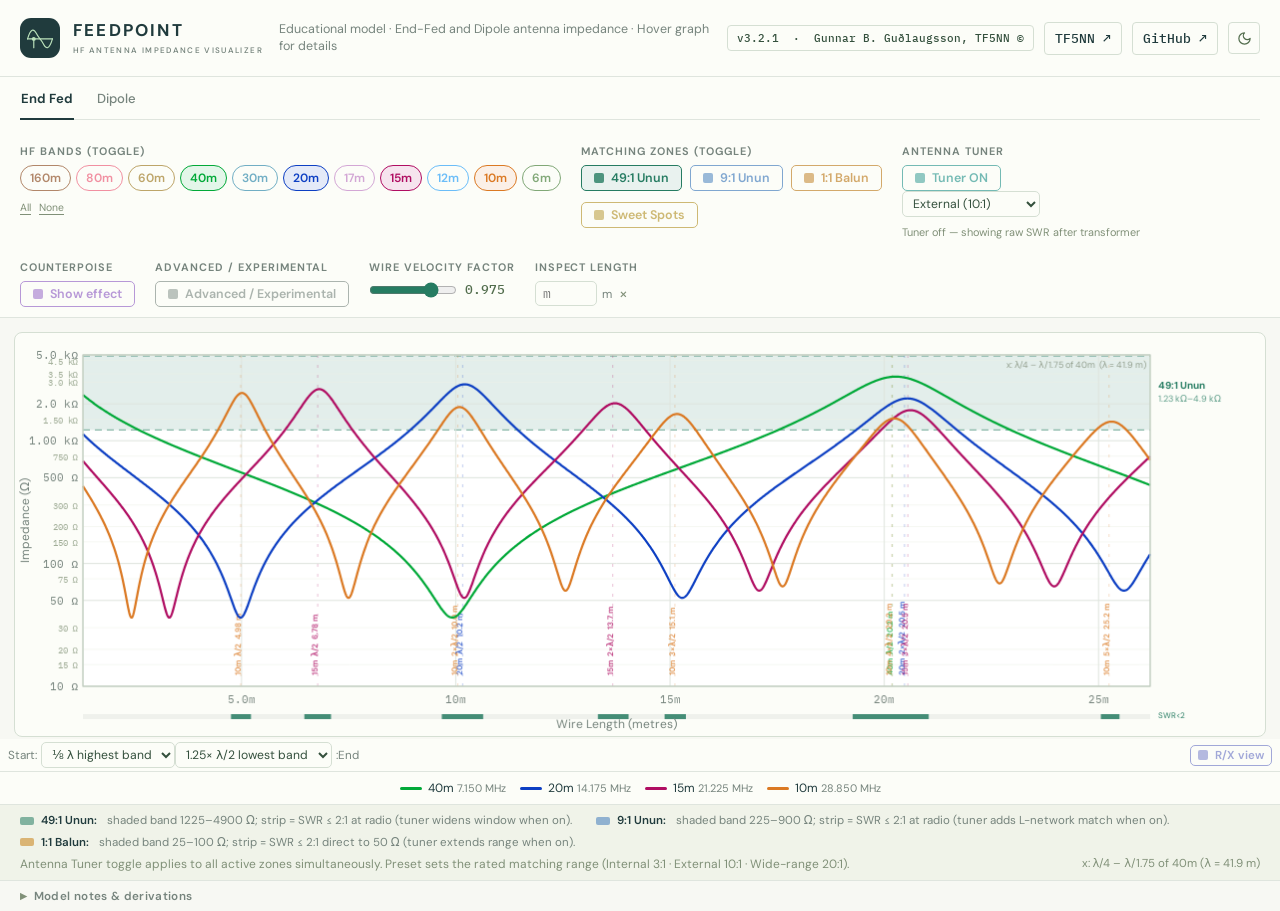
==== commit fcf9927d: "Dark mode: follows the device, with a button in the header Each named shade gets a second value. The" ====
--- a/antenna_impedance.html
+++ b/antenna_impedance.html
@@ -38,7 +38,8 @@
   --green-mid: #417954;
   --green-light: #5f9d77;
   --green-vivid: #60884e;
-  --green-pale: #bce3bc;
+  --logo-tile: #203b3d;
+  --logo-mark: #bce3bc;
   /* Amber and rust: notes and warnings */
   --amber-ink: #8a6a2f;
   --amber-text: #8a7448;
@@ -82,11 +83,94 @@
   --shadow-black: #0006;
   --mono:      'IBM Plex Mono', ui-monospace, Menlo, Consolas, monospace;
   --sans:      'DM Sans', 'Segoe UI', system-ui, Arial, sans-serif;
-  /* Feedpoint's own: marks on the graph's controls. The curves' colours are set with the bands, in the script. */
+  /* Feedpoint's own: marks on the graph's controls and notes in the read-out. The curves' colours
+     are set with the bands, in the script. */
   --blue: #2f6fb7;
   --gold: #b08d1e;
   --violet: #8a56c2;
-}
+  --teal: #1b8f88;
+  --warn: #b5532a;
+}
+
+/* Dark mode: the same named shades with a second value (a copy of Northbound's). The theme is set
+   on <html> by the small script in the head. The graph is drawn in script; themed() there turns
+   its colours for the dark. */
+:root[data-theme='dark'] {
+  color-scheme: dark;
+  --ink-deep: #f3f7f1;
+  --ink: #e4ece4;
+  --ink-soft: #cdd9cd;
+  --text-strong: #b3c6ad;
+  --text: #9fb698;
+  --text-cool: #9bb1a2;
+  --text-muted: #8c9f88;
+  --muted: #8d9c93;
+  --text-soft: #75866f;
+  --text-faint: #54635b;
+  --green-dark: #8fd3b4;
+  --green: #53b893;
+  --green-bright: #49b997;
+  --green-mid: #67ab82;
+  --green-light: #72b98d;
+  --green-vivid: #8cbb79;
+  --logo-tile: #1f4236;
+  --logo-mark: #bce3bc;
+  --amber-ink: #e3ba70;
+  --amber-text: #cfb37e;
+  --amber-fill: #b3945f;
+  --amber-line: #4d442a;
+  --amber-soft: #2b2718;
+  --amber-wash: #2d2920;
+  --rust: #e38d69;
+  --blue-ink: #a0b7d2;
+  --blue-fill: #8397b1;
+  --blue-soft: #1f2b38;
+  --line-accent: #44705a;
+  --line-green: #2d4138;
+  --line-strong: #30433c;
+  --line: #263732;
+  --tint-strong: #22392e;
+  --tint-grey: #212f2a;
+  --green-soft: #1c3229;
+  --wash: #14201d;
+  --tint: #19261f;
+  --paper: #0f1917;
+  --surface: #15221f;
+  --white: #1c2b27;
+  --ground: #3b4c42;
+  --grid: #2a3b35;
+  --sky: #17262a;
+  --sun: #e9b84a;
+  --sun-edge: #c9962a;
+  --moon: #d9dde3;
+  --moon-edge: #8793a0;
+  --backdrop: #000000a6;
+  --scrim: #00000099;
+  --shadow-deep: #00000080;
+  --shadow: #00000040;
+  --shadow-soft: #00000030;
+  --shadow-black: #000a;
+  --blue: #6aa6e8;
+  --gold: #d6b548;
+  --violet: #b592e6;
+  --teal: #4fc2ba;
+  --warn: #e38d69;
+}
+/* Light or dark: a small button at the end of the header. Moon in the light, sun in the dark. */
+.theme-toggle {
+  display: grid; place-items: center; width: 32px; height: 32px; padding: 0;
+  border: 1px solid var(--line-strong); border-radius: 4px; background: none;
+  color: var(--text-strong); cursor: pointer;
+}
+.theme-toggle:hover { background: var(--tint-grey); color: var(--ink); }
+.theme-toggle:focus-visible { outline: 2px solid var(--green); outline-offset: 3px; }
+.theme-toggle svg {
+  width: 15px; height: 15px; fill: none; stroke: currentColor;
+  stroke-width: 2; stroke-linecap: round; stroke-linejoin: round;
+}
+.theme-toggle .sun, :root[data-theme='dark'] .theme-toggle .moon { display: none; }
+:root[data-theme='dark'] .theme-toggle .sun { display: block; }
+
 
 body {
   font-family: var(--sans);
@@ -603,11 +687,13 @@
 /* Header: the same brand lockup as Northbound (icon, spaced name, small-caps description),
    with the version chip and the links to the main site and GitHub on the right. */
 header { align-items: center; padding: 18px 20px; }
+/* The line of description gives way before the links and the theme button are pushed to a second row. */
+header p { flex: 1 1 260px; min-width: 0; }
 .brand { display: flex; align-items: center; gap: 13px; }
 .brand-icon {
   display: flex; align-items: center; justify-content: center;
   height: 40px; width: 40px; border-radius: 11px; flex-shrink: 0;
-  background: var(--ink); color: var(--green-pale);
+  background: var(--logo-tile); color: var(--logo-mark);
 }
 .brand-icon svg {
   height: 32px; width: 32px;
@@ -722,6 +808,42 @@
 .ss-star { color: var(--gold); }
 #dipSweetSpotsTable .ss-header { font-size: 0.65rem; text-transform: uppercase; margin-bottom: 1px; }
 </style>
+<!-- Light or dark before the first paint: the visitor's remembered choice (shared by the TF5NN apps on
+     this site), otherwise the device's setting. The header button switches and remembers. -->
+<script>
+(function () {
+  var KEY = 'tf5nn-theme';
+  var device = window.matchMedia('(prefers-color-scheme: dark)');
+  function chosen() {
+    try { var v = localStorage.getItem(KEY); return v === 'light' || v === 'dark' ? v : null; } catch (e) { return null; }
+  }
+  function current() { return chosen() || (device.matches ? 'dark' : 'light'); }
+  function apply() {
+    var theme = current();
+    var changed = document.documentElement.dataset.theme !== theme;
+    document.documentElement.dataset.theme = theme;
+    var bar = document.querySelector('meta[name="theme-color"]');
+    if (bar) bar.setAttribute('content', theme === 'dark' ? '#0f1917' : '#214e3a');
+    var other = theme === 'dark' ? 'light' : 'dark';
+    document.querySelectorAll('.theme-toggle').forEach(function (button) {
+      button.setAttribute('aria-label', 'Switch to the ' + other + ' theme');
+      button.title = 'Switch to the ' + other + ' theme';
+    });
+    if (changed) document.dispatchEvent(new CustomEvent('themechange', { detail: theme }));
+  }
+  apply();
+  device.addEventListener('change', apply);
+  document.addEventListener('DOMContentLoaded', function () {
+    apply();
+    document.querySelectorAll('.theme-toggle').forEach(function (button) {
+      button.addEventListener('click', function () {
+        try { localStorage.setItem(KEY, current() === 'dark' ? 'light' : 'dark'); } catch (e) {}
+        apply();
+      });
+    });
+  });
+})();
+</script>
 </head>
 <body>
 
@@ -741,6 +863,10 @@
     <a class="callsign" href="https://github.com/TF5NN/HF-Antenna-Impedance-Visualizer" target="_blank" rel="noopener"
        data-goatcounter-click="github-from-feedpoint" data-goatcounter-title="Feedpoint: GitHub link"
        title="Source code on GitHub">GitHub ↗</a>
+    <button class="theme-toggle" type="button" aria-label="Switch to the dark theme">
+      <svg class="moon" viewBox="0 0 24 24" aria-hidden="true"><path d="M12 3a6 6 0 0 0 9 9 9 9 0 1 1-9-9Z"/></svg>
+      <svg class="sun" viewBox="0 0 24 24" aria-hidden="true"><circle cx="12" cy="12" r="4"/><path d="M12 2v2M12 20v2M4.9 4.9l1.4 1.4M17.7 17.7l1.4 1.4M2 12h2M20 12h2M4.9 19.1l1.4-1.4M17.7 6.3l1.4-1.4"/></svg>
+    </button>
   </div>
 </header>
 
@@ -821,7 +947,7 @@
         <input type="number" id="cpLengthInput" value="5.0" min="0.5" max="200" step="0.5">
         <span class="cp-unit">m</span>
       </div>
-      <div id="cpGuidance" style="display:none;font-size:0.68rem;color:#76847d;line-height:1.5;padding:4px 2px 0">
+      <div id="cpGuidance" style="display:none;font-size:0.68rem;color:var(--muted);line-height:1.5;padding:4px 2px 0">
 At half-wave (49:1) lengths a short counterpoise, about 0.05 λ, is enough.
         At low-impedance lengths the counterpoise is half the antenna, so its length moves the match a lot.
       </div>
@@ -880,11 +1006,11 @@
         <input type="number" id="dipHeightInput" class="cp-inp" value="10" min="0.5" max="100" step="0.5" style="width:64px">
         <span class="cp-unit">m</span>
       </div>
-      <div id="dipHeightHint" style="display:none;font-size:0.68rem;color:#76847d;line-height:1.5;padding:4px 2px 0;max-width:300px">
+      <div id="dipHeightHint" style="display:none;font-size:0.68rem;color:var(--muted);line-height:1.5;padding:4px 2px 0;max-width:300px">
         Horizontal wire over average soil. Shows how resistance changes with height;
         sloping or inverted-V wires are not covered.
       </div>
-      <div id="dipHeightWarn" role="status" style="display:none;font-size:0.68rem;color:#9a6b1f;line-height:1.5;padding:4px 2px 0;max-width:300px"></div>
+      <div id="dipHeightWarn" role="status" style="display:none;font-size:0.68rem;color:var(--amber-ink);line-height:1.5;padding:4px 2px 0;max-width:300px"></div>
     </div>
   </div>
   <div class="ctrl-group dip-only" style="display:none">
@@ -1030,7 +1156,7 @@
         half-wave resonance peak (the main 49:1 Unun target) roughly three-quarters of the
         way across the X axis, leaving a comfortable tail to the right.
       </p>
-      <p style="margin-top:6px;color:#7f8c80;font-size:0.93em">
+      <p style="margin-top:6px;color:var(--muted);font-size:0.93em">
         Wires shorter than ⅛ λ are not useful in practice: radiation resistance falls
         as <code>(L/λ)²</code>, capacitive reactance becomes very large, and the
         transmission-line model used here is least accurate in this region. Start the
@@ -1084,8 +1210,8 @@
         wire cut for 40 m is slightly long on 20, 15 and 10 m — the familiar end-fed
         half-wave behaviour.
       </p>
-      <p style="margin-top:6px;color:#7f8c80;font-size:0.93em">
-        <strong style="color:#7f8c80">Display limits:</strong>
+      <p style="margin-top:6px;color:var(--muted);font-size:0.93em">
+        <strong style="color:var(--muted)">Display limits:</strong>
         R is clamped at 5 000 Ω and the plotted |Z| at 25 Ω.
       </p>
     </div>
@@ -1123,8 +1249,8 @@
         counterpoise the wire is modelled against an ideal ground. When enabled,
         dashed ghost curves show that wire-alone impedance for comparison.
       </p>
-      <p style="margin-top:6px;color:#7f8c80;font-size:0.93em">
-        <strong style="color:#7f8c80">Model limitations:</strong>
+      <p style="margin-top:6px;color:var(--muted);font-size:0.93em">
+        <strong style="color:var(--muted)">Model limitations:</strong>
         the counterpoise is assumed straight, in line with the wire and in free
         space. A counterpoise lying on the ground, or a coax shield acting as one,
         is detuned and lossier than this. Treat the display as a guide.
@@ -1166,8 +1292,8 @@
         <strong>13 %</strong> for a dipole 5–20 m above average ground. Method and
         numbers are in <code>validation/nec_comparison_v3.md</code>.
       </p>
-      <p style="margin-top:6px;color:#7f8c80;font-size:0.93em">
-        <strong style="color:#7f8c80">Not modelled:</strong>
+      <p style="margin-top:6px;color:var(--muted);font-size:0.93em">
+        <strong style="color:var(--muted)">Not modelled:</strong>
         ground under an end-fed wire, sloping or bent wires, nearby objects,
         feedline common-mode current and the transformer itself. Real 49:1
         transformers often work poorly on 10 m because of their own stray
@@ -1229,7 +1355,7 @@
         If neither topology can reach a match within the preset's Lmax/Cmax limits,
         "No match within tuner limits" is shown and the zone does not light up.
       </p>
-      <p style="margin-top:6px;color:#7f8c80;font-size:0.93em">
+      <p style="margin-top:6px;color:var(--muted);font-size:0.93em">
         ATU presets — <strong>Internal (3:1)</strong>: Lmax 4 µH, Cmax 500 pF;
         <strong>External (10:1)</strong>: Lmax 24 µH, Cmax 1 200 pF;
         <strong>Wide-range (20:1)</strong>: Lmax 60 µH, Cmax 3 500 pF.
@@ -1325,6 +1451,61 @@
 <div id="tooltip"></div>
 
 <script>
+// ── Colours in the dark ──────────────────────────────────────────────────────
+// The graph is drawn with colours written out in this script, chosen for a light page. In the
+// light they are used exactly as written. In the dark, themed() turns each one: the greys, the
+// ink and the white ground become the page's dark shades, and everything else (the bands'
+// curves, the zones) keeps its hue and is lifted until it stands out on a dark ground.
+// themedContext() makes a canvas do this by itself for everything drawn on it.
+const DARK_NEUTRALS = {
+  '#ffffff': 'surface', '#fcfdf8': 'surface', '#dfe5de': 'line', '#edf0e7': 'wash',
+  '#76847d': 'muted', '#a0ad97': 'text-soft', '#94a08f': 'text-soft', '#8a9684': 'text-muted',
+  '#c3cfc2': 'line-strong', '#bccabb': 'line-strong',
+};
+const themedCache = new Map();
+const isDark = () => document.documentElement.dataset.theme === 'dark';
+function themed(color) {
+  if (typeof color !== 'string' || !isDark()) return color;
+  if (themedCache.has(color)) return themedCache.get(color);
+  const shade = name => getComputedStyle(document.documentElement).getPropertyValue('--' + name).trim();
+  let out = color;
+  const key = color.toLowerCase();
+  const m = key.match(/^rgba?\(\s*(\d+)\s*,\s*(\d+)\s*,\s*(\d+)\s*(?:,\s*([\d.]+)\s*)?\)$/);
+  const hex = key.match(/^#([0-9a-f]{6})$/);
+  if (DARK_NEUTRALS[key]) out = shade(DARK_NEUTRALS[key]) || color;
+  else if (m || hex) {
+    let r, g, b, a = 1;
+    if (m) { r = +m[1]; g = +m[2]; b = +m[3]; a = m[4] === undefined ? 1 : +m[4]; }
+    else { r = parseInt(hex[1].slice(0, 2), 16); g = parseInt(hex[1].slice(2, 4), 16); b = parseInt(hex[1].slice(4, 6), 16); }
+    if (r === 32 && g === 59 && b === 61) { r = 228; g = 236; b = 228; }            // ink
+    else if (r === 255 && g === 255 && b === 255) { r = 21; g = 34; b = 31; }       // white halo -> the dark ground
+    else {
+      // Keep the hue, lift the lightness to at least 62%.
+      const mx = Math.max(r, g, b) / 255, mn = Math.min(r, g, b) / 255, l = (mx + mn) / 2;
+      const target = Math.max(l, 0.62);
+      if (target > l) {
+        const k = (1 - target) / (1 - l);       // pull each channel towards white by the same share
+        r = Math.round(255 - (255 - r) * k); g = Math.round(255 - (255 - g) * k); b = Math.round(255 - (255 - b) * k);
+      }
+    }
+    out = a === 1 ? `rgb(${r},${g},${b})` : `rgba(${r},${g},${b},${a})`;
+  }
+  themedCache.set(color, out);
+  return out;
+}
+function themedContext(ctx) {
+  if (ctx.__themed) return ctx;
+  for (const prop of ['fillStyle', 'strokeStyle', 'shadowColor']) {
+    const own = Object.getOwnPropertyDescriptor(CanvasRenderingContext2D.prototype, prop);
+    Object.defineProperty(ctx, prop, {
+      get() { return own.get.call(this); },
+      set(value) { own.set.call(this, themed(value)); },
+    });
+  }
+  ctx.__themed = true;
+  return ctx;
+}
+
 // ════════════════════════════════════════════════
 //  DATA
 // ════════════════════════════════════════════════
@@ -2181,7 +2362,7 @@
   if (antennaMode === 'dip') { drawDipole(); return; }
 
   const canvas = document.getElementById('graph');
-  const ctx    = canvas.getContext('2d');
+  const ctx    = themedContext(canvas.getContext('2d'));
   const dpr    = window.devicePixelRatio || 1;
   const W = CANVAS_W, H = CANVAS_H;
 
@@ -2604,7 +2785,7 @@
   }
 
   const canvas = document.getElementById('graph');
-  const ctx    = canvas.getContext('2d');
+  const ctx    = themedContext(canvas.getContext('2d'));
   const dpr    = window.devicePixelRatio || 1;
   const W = CANVAS_W, H = CANVAS_H;
   ctx.setTransform(dpr, 0, 0, dpr, 0, 0);
@@ -2918,7 +3099,7 @@
       const total  = Math.round(mmEff * dz.xfrmrEff * tunerEff * 100);
       const losses = [`mismatch ${Math.round(mmEff * 100)}%`, `xfrmr ${Math.round(dz.xfrmrEff * 100)}%`];
       if (tunerEnabled) losses.push(tunerDesc.trim());
-      zoneHtml += `<span style="color:${dz.text};font-weight:600">${dz.label}</span>` +
+      zoneHtml += `<span style="color:${themed(dz.text)};font-weight:600">${dz.label}</span>` +
         ` <span class="ip-eff">${total}% delivered</span>` +
         ` <span class="ip-loss">[${losses.join(' · ')}]</span>`;
     });
@@ -2927,7 +3108,7 @@
     const swr50val = swr50({ R: Zc.R, X: Zc.X });
     html +=
       `<div class="ip-row">` +
-      `<span class="ip-band" style="color:${band.color}">${band.name}</span>` +
+      `<span class="ip-band" style="color:${themed(band.color)}">${band.name}</span>` +
       `<span class="ip-z">${formatZ(Z)}</span>` +
       `<span class="ip-rx">${Zc.R.toFixed(0)}${sign}j${Xabs.toFixed(0)} Ω</span>` +
       zoneHtml +
@@ -2957,7 +3138,7 @@
         : ZONES.find(z => inZone(Zc, z, band.freq));
       if (!zone) return '';
       const eff = Math.round(matchChain(Zc, zone.ratio, zone.xfrmrEff, band.freq).total * 100);
-      return `<span class="ss-band" style="color:${band.color}">${band.name}</span>` +
+      return `<span class="ss-band" style="color:${themed(band.color)}">${band.name}</span>` +
              `<span class="ss-zone" style="color:${zone.text}">${zone.label}&nbsp;~${eff}%</span>`;
     }).filter(Boolean).join(' &nbsp;');
     html +=
@@ -3000,8 +3181,8 @@
         : DIPOLE_ZONES.find(z => z.on && inDipoleZone(Zc, z, band.freq));
       if (!dz) return '';
       const eff = Math.round(matchChain(Zc, getDipoleZoneParams(dz).ratio, dz.xfrmrEff, band.freq).total * 100);
-      return `<span class="ss-band" style="color:${band.color}">${band.name}</span>` +
-             `<span class="ss-zone" style="color:${dz.text}">${dz.label}&nbsp;~${eff}%</span>`;
+      return `<span class="ss-band" style="color:${themed(band.color)}">${band.name}</span>` +
+             `<span class="ss-zone" style="color:${themed(dz.text)}">${dz.label}&nbsp;~${eff}%</span>`;
     }).filter(Boolean).join(' &nbsp;');
     html +=
       `<div class="ss-row">` +
@@ -3051,7 +3232,7 @@
       ];
       if (tunerEnabled) losses.push(tunerDesc.trim());
 
-      zoneHtml += `<span style="color:${z.text};font-weight:600">${z.label}</span>` +
+      zoneHtml += `<span style="color:${themed(z.text)};font-weight:600">${z.label}</span>` +
         ` <span class="ip-eff">${total}% delivered</span>` +
         ` <span class="ip-loss">[${losses.join(' · ')}]</span>`;
     });
@@ -3059,7 +3240,7 @@
 
     html +=
       `<div class="ip-row">` +
-      `<span class="ip-band" style="color:${band.color}">${band.name}</span>` +
+      `<span class="ip-band" style="color:${themed(band.color)}">${band.name}</span>` +
       `<span class="ip-z">${formatZ(Z)}</span>` +
       `<span class="ip-rx">${Zc.R.toFixed(0)}${sign}j${Xabs.toFixed(0)} Ω</span>` +
       `<span style="color:var(--text-muted);font-size:0.68rem">${halfwaves.toFixed(2)}×λ/2</span>` +
@@ -3090,7 +3271,8 @@
     const btn = document.createElement('button');
     btn.className = 'band-btn' + (band.on ? ' on' : '');
     btn.textContent = band.name;
-    btn.style.setProperty('--c', band.color);
+    btn.dataset.c = band.color;
+    btn.style.setProperty('--c', themed(band.color));
     btn.onclick = () => {
       band.on = !band.on;
       btn.classList.toggle('on', band.on);
@@ -3236,7 +3418,7 @@
     const div = document.createElement('div');
     div.className = 'leg-item';
     div.innerHTML =
-      `<span class="leg-line" style="background:${band.color}"></span>` +
+      `<span class="leg-line" style="background:${themed(band.color)}"></span>` +
       `<span>${band.name} <span class="leg-freq">${(band.freq/1e6).toFixed(3)} MHz</span></span>`;
     bar.appendChild(div);
   });
@@ -3334,12 +3516,12 @@
         const tags = activeDZ.filter(dz => inDipoleZone(Zc, dz, band.freq))
           .map(dz => {
             const eff = Math.round(matchChain(Zc, getDipoleZoneParams(dz).ratio, dz.xfrmrEff, band.freq).total * 100);
-            return `<span class="tt-tag" style="color:${dz.text}">${dz.label} ~${eff}%</span>`;
+            return `<span class="tt-tag" style="color:${themed(dz.text)}">${dz.label} ~${eff}%</span>`;
           }).join(' ');
         html +=
           `<div class="tt-row">` +
-          `<span class="tt-dot" style="background:${band.color}"></span>` +
-          `<span class="tt-name" style="color:${band.color}">${band.name}</span>` +
+          `<span class="tt-dot" style="background:${themed(band.color)}"></span>` +
+          `<span class="tt-name" style="color:${themed(band.color)}">${band.name}</span>` +
           `<span class="tt-z">${formatZ(Z)}</span>` +
           `<span class="tt-frac" style="font-size:0.68rem">${Zc.R.toFixed(0)}${sign}j${Xabs.toFixed(0)} Ω</span>` +
           (tags || '') +
@@ -3358,7 +3540,7 @@
     const L = pxToL(cx, xRange, W);
 
     const cpHeader = cpEnabled
-      ? ` <span style="color:#8a56c2;font-size:0.68rem">+ CP ${cpLengthM}m</span>`
+      ? ` <span style="color:var(--violet);font-size:0.68rem">+ CP ${cpLengthM}m</span>`
       : '';
     let html = `<div class="tt-title">Wire length: ${formatLength(L)}${cpHeader}</div>`;
 
@@ -3378,7 +3560,7 @@
       // but none matched. Covers both SWR-gate and Q-gate rejection.
       let tunerRejectNote = '';
       if (tunerEnabled && zoneMatches.length === 0 && ZONES.some(z => z.on)) {
-        tunerRejectNote = `<span style="color:#8a9684;font-size:0.62rem;display:block;margin-left:14px">` +
+        tunerRejectNote = `<span style="color:var(--text-muted);font-size:0.62rem;display:block;margin-left:14px">` +
           `Match unlikely — required tuner Q too high</span>`;
       }
 
@@ -3404,12 +3586,12 @@
               const ratio_ = Math.max(Rl_, 50) / Math.min(Rl_, 50);
               const Qstr   = L_uH > 0 ? ` &nbsp; Q≈${Math.sqrt(Math.max(0, ratio_ - 1)).toFixed(1)}` : '';
               tunerNote = parts.length
-                ? `<span style="color:#1b8f88;font-size:0.63rem;display:block;margin-left:14px">` +
+                ? `<span style="color:var(--teal);font-size:0.63rem;display:block;margin-left:14px">` +
                   `${sol.topology}: ${parts.join(' + ')}` +
                   ` &nbsp; tuner eff ${Math.round(tunerEff * 100)} %${Qstr}</span>`
                 : '';
             } else {
-              tunerNote = `<span style="color:#b5532a;font-size:0.63rem;display:block;margin-left:14px">No match within tuner limits</span>`;
+              tunerNote = `<span style="color:var(--warn);font-size:0.63rem;display:block;margin-left:14px">No match within tuner limits</span>`;
             }
           }
 
@@ -3417,7 +3599,7 @@
           const eff    = Math.round(ch.total * 100);
           const swrVal = ch.swr.toFixed(1);
 
-          return `<span class="tt-tag" style="color:${z.text}">${z.label} ~${eff}% ` +
+          return `<span class="tt-tag" style="color:${themed(z.text)}">${z.label} ~${eff}% ` +
                  `<span style="opacity:0.75;font-weight:500">SWR ${swrVal}:1</span></span>` +
                  tunerNote;
         })
@@ -3426,7 +3608,7 @@
       // Show R + jX alongside |Z| so users can see the complex impedance
       const sign   = Zc.X >= 0 ? '+' : '−';
       const Xabs   = Math.abs(Zc.X);
-      const rxNote = `<span style="color:#8a9684;font-size:0.75em">${Zc.R.toFixed(0)}${sign}j${Xabs.toFixed(0)} Ω</span>`;
+      const rxNote = `<span style="color:var(--text-muted);font-size:0.75em">${Zc.R.toFixed(0)}${sign}j${Xabs.toFixed(0)} Ω</span>`;
 
       const cpNote = Zwire !== null
         ? `<span class="tt-cp-note">wire: ${formatZ(Zwire)}</span>`
@@ -3434,8 +3616,8 @@
 
       html +=
         `<div class="tt-row">` +
-        `<span class="tt-dot" style="background:${band.color}"></span>` +
-        `<span class="tt-name" style="color:${band.color}">${band.name}</span>` +
+        `<span class="tt-dot" style="background:${themed(band.color)}"></span>` +
+        `<span class="tt-name" style="color:${themed(band.color)}">${band.name}</span>` +
         `<span class="tt-z">${formatZ(Z)}</span>` +
         rxNote +
         zoneTags +
@@ -3447,8 +3629,8 @@
 
     // Footnote — only when at least one band lands in a matching zone
     if (anyZoneHit) {
-      html += `<div style="font-size:0.62rem;color:#8a9684;margin-top:5px;` +
-              `border-top:1px solid #dfe5de;padding-top:3px">` +
+      html += `<div style="font-size:0.62rem;color:var(--text-muted);margin-top:5px;` +
+              `border-top:1px solid var(--line);padding-top:3px">` +
               `% = matching + transformer efficiency only — power <em>delivered to the feedpoint</em>, ` +
               `not power radiated. Radiation efficiency (how much actually leaves as RF) is separate: ` +
               `typically 70–90 % at EFHW resonance (49:1 zone), 30–60 % at λ/4 anti-resonance (1:1 zone), ` +
@@ -3670,7 +3852,8 @@
     const btn = document.getElementById(dz.id + 'Btn');
     if (!btn) return;
     btn.classList.toggle('on', dz.on);
-    btn.style.setProperty('--zc', dz.text);
+    btn.dataset.zc = dz.text;
+    btn.style.setProperty('--zc', themed(dz.text));
     btn.onclick = () => {
       dz.on = !dz.on;
       btn.classList.toggle('on', dz.on);
@@ -3864,6 +4047,30 @@
 setupMode();
 setupDipole();
 window.addEventListener('resize', resizeAndDraw);
+
+// The band and zone buttons carry their colour in their own style. Keep the colour as written and
+// show it turned for the theme; then, when the theme changes, turn them again and redraw the graph.
+function themeControls() {
+  document.querySelectorAll('[style*="--zc"], [style*="--c:"], [data-c], [data-zc]').forEach(el => {
+    for (const [name, key] of [['--zc', 'zc'], ['--c', 'c']]) {
+      const written = el.dataset[key] ?? el.style.getPropertyValue(name).trim();
+      if (!written) continue;
+      el.dataset[key] = written;
+      el.style.setProperty(name, themed(written));
+    }
+  });
+}
+document.addEventListener('themechange', () => {
+  themedCache.clear();
+  themeControls();
+  // The legend, the inspect panels and the sweet-spot tables carry band colours too.
+  for (const refresh of [updateLegend, updateInspectPanel, updateDipoleInspectPanel, updateSweetSpotsTable, updateDipSweetSpotsTable]) {
+    try { refresh(); } catch (error) { /* a panel that is not showing has nothing to refresh */ }
+  }
+  resizeAndDraw();
+});
+document.addEventListener('DOMContentLoaded', themeControls);
+if (document.readyState !== 'loading') themeControls();
 resizeAndDraw();
 // Visual only: repaint the canvas labels once the web fonts have loaded.
 if (document.fonts && document.fonts.load) {
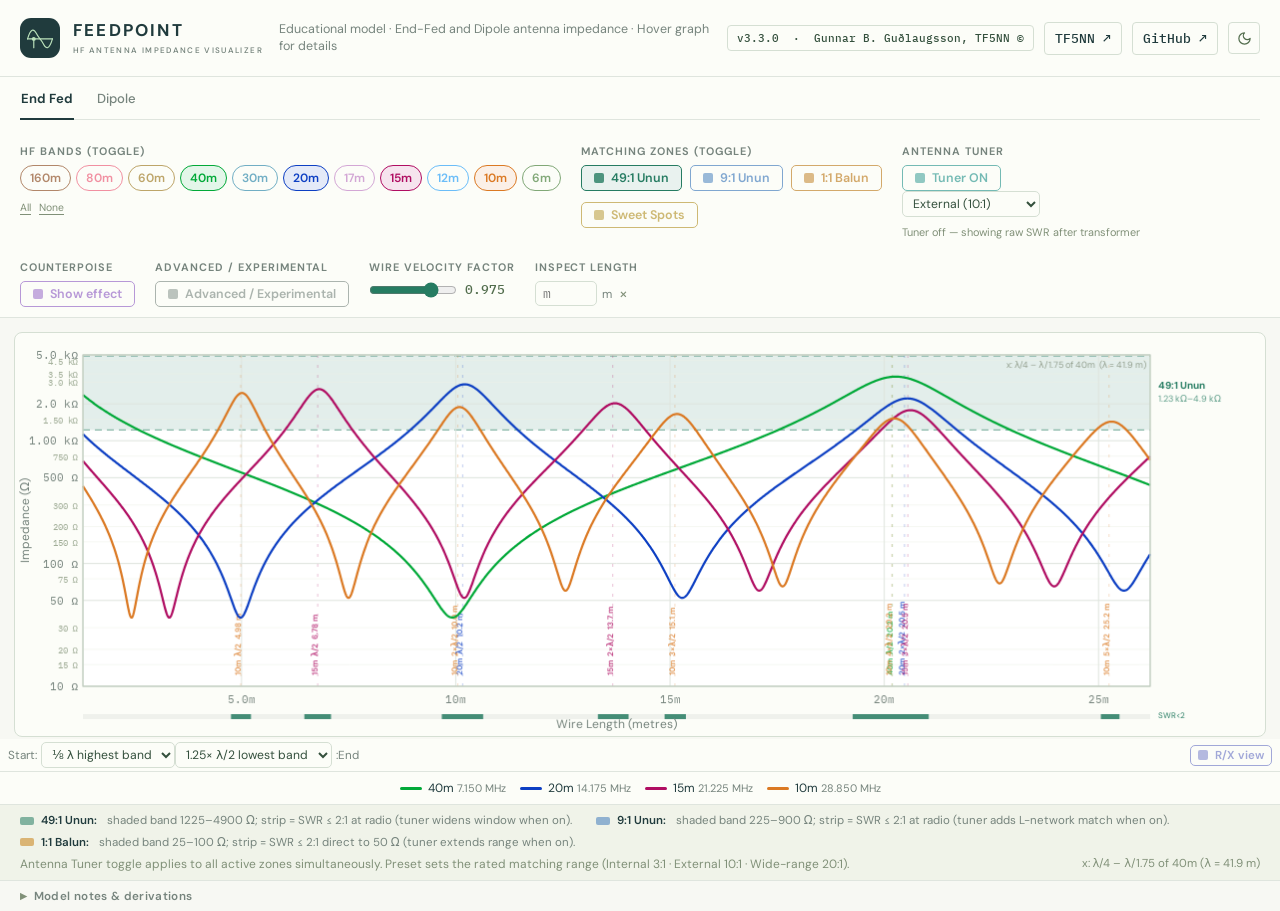
==== commit 9a9b402e: "v3.3.0: dark mode, and colours named as in the TF5NN style guide Co-Authored-By: Claude Fable 5.2 <n" ====
--- a/antenna_impedance.html
+++ b/antenna_impedance.html
@@ -856,7 +856,7 @@
   </div>
   <p>Educational model · End-Fed and Dipole antenna impedance · Hover graph for details</p>
   <div class="header-right">
-    <span id="versionLabel">v3.2.1 &nbsp;·&nbsp; Gunnar B. Guðlaugsson, TF5NN &copy;</span>
+    <span id="versionLabel">v3.3.0 &nbsp;·&nbsp; Gunnar B. Guðlaugsson, TF5NN &copy;</span>
     <a class="callsign" href="https://tf5nn.github.io/" target="_blank" rel="noopener"
        data-goatcounter-click="main-site-from-feedpoint" data-goatcounter-title="Feedpoint: TF5NN main site link"
        title="More projects from TF5NN">TF5NN ↗</a>
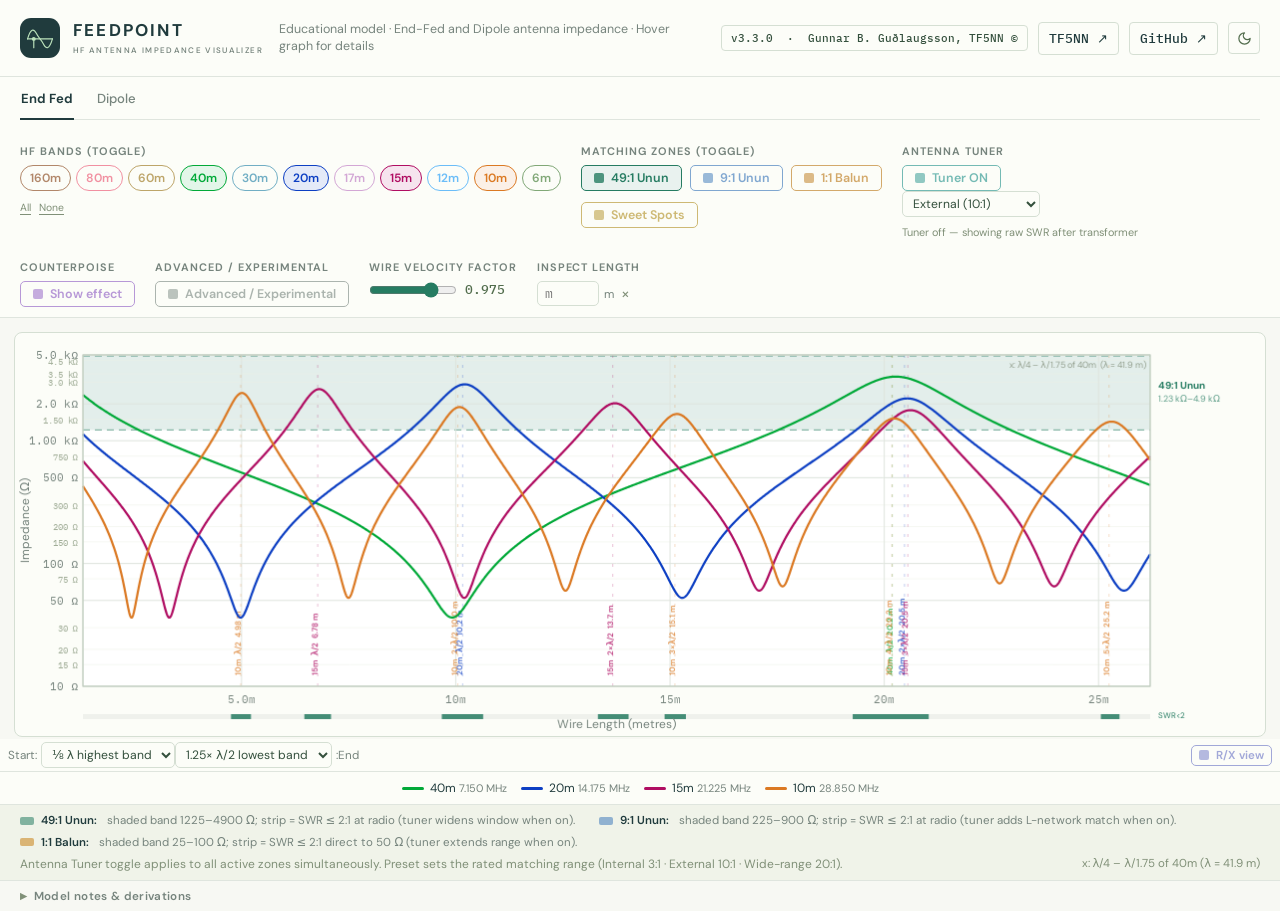
==== commit cdc8b2ab: "Serve fonts from the site instead of Google Fonts fonts/: DM Sans and IBM Plex Mono (SIL OFL, from F" ====
--- a/antenna_impedance.html
+++ b/antenna_impedance.html
@@ -11,9 +11,8 @@
 <meta name="theme-color" content="#214e3a">
 <title>Feedpoint · HF Antenna Impedance Visualizer</title>
 <link rel="icon" type="image/svg+xml" href="data:image/svg+xml,%3Csvg xmlns='http://www.w3.org/2000/svg' viewBox='0 0 64 64'%3E%3Crect width='64' height='64' rx='16' fill='%23142f32'/%3E%3Cg transform='translate(4 4) scale(1.5556)' fill='none' stroke='%23a7e6c4' stroke-width='1.6' stroke-linecap='round' stroke-linejoin='round'%3E%3Cpath d='M4 19H32'/%3E%3Cpath d='M4 19C7.5 7 11 7 14 13 17 19 19 19 22 25 25 31 28.5 31 32 19'/%3E%3Cpath d='M11 19V29'/%3E%3Ccircle cx='11' cy='19' r='2.4' fill='%23a7e6c4' stroke='none'/%3E%3C/g%3E%3C/svg%3E">
-<link rel="preconnect" href="https://fonts.googleapis.com">
-<link rel="preconnect" href="https://fonts.gstatic.com" crossorigin>
-<link rel="stylesheet" href="https://fonts.googleapis.com/css2?family=DM+Sans:wght@400;450;500;550;600;650;700&family=IBM+Plex+Mono:wght@400;500;600&display=swap">
+<!-- Fonts are served from this site (fonts/), not Google Fonts. -->
+<link rel="stylesheet" href="fonts/fonts.css">
 <style>
 *, *::before, *::after { box-sizing: border-box; margin: 0; padding: 0; }
 
--- a/fonts/fonts.css
+++ b/fonts/fonts.css
@@ -0,0 +1,77 @@
+/* The two fonts every TF5NN app and the website use, served from this site instead of
+   Google Fonts, so visitors' browsers never contact Google. Both fonts are free under the
+   SIL Open Font License (OFL-*.txt next to this file); files from Fontsource (npm).
+   'latin' covers English and Icelandic; 'latin-ext' only loads if a page shows other letters. */
+
+@font-face {
+  font-family: 'DM Sans';
+  font-style: normal;
+  font-display: swap;
+  font-weight: 100 1000;
+  src: url('./dm-sans-latin-ext-wght-normal.woff2') format('woff2');
+  unicode-range: U+0100-02BA,U+02BD-02C5,U+02C7-02CC,U+02CE-02D7,U+02DD-02FF,U+0304,U+0308,U+0329,U+1D00-1DBF,U+1E00-1E9F,U+1EF2-1EFF,U+2020,U+20A0-20AB,U+20AD-20C0,U+2113,U+2C60-2C7F,U+A720-A7FF;
+}
+
+@font-face {
+  font-family: 'DM Sans';
+  font-style: normal;
+  font-display: swap;
+  font-weight: 100 1000;
+  src: url('./dm-sans-latin-wght-normal.woff2') format('woff2');
+  unicode-range: U+0000-00FF,U+0131,U+0152-0153,U+02BB-02BC,U+02C6,U+02DA,U+02DC,U+0304,U+0308,U+0329,U+2000-206F,U+20AC,U+2122,U+2191,U+2193,U+2212,U+2215,U+FEFF,U+FFFD;
+}
+
+@font-face {
+  font-family: 'IBM Plex Mono';
+  font-style: normal;
+  font-display: swap;
+  font-weight: 400;
+  src: url('./ibm-plex-mono-latin-ext-400-normal.woff2') format('woff2');
+  unicode-range: U+0100-02BA,U+02BD-02C5,U+02C7-02CC,U+02CE-02D7,U+02DD-02FF,U+0304,U+0308,U+0329,U+1D00-1DBF,U+1E00-1E9F,U+1EF2-1EFF,U+2020,U+20A0-20AB,U+20AD-20C0,U+2113,U+2C60-2C7F,U+A720-A7FF;
+}
+
+@font-face {
+  font-family: 'IBM Plex Mono';
+  font-style: normal;
+  font-display: swap;
+  font-weight: 400;
+  src: url('./ibm-plex-mono-latin-400-normal.woff2') format('woff2');
+  unicode-range: U+0000-00FF,U+0131,U+0152-0153,U+02BB-02BC,U+02C6,U+02DA,U+02DC,U+0304,U+0308,U+0329,U+2000-206F,U+20AC,U+2122,U+2191,U+2193,U+2212,U+2215,U+FEFF,U+FFFD;
+}
+
+@font-face {
+  font-family: 'IBM Plex Mono';
+  font-style: normal;
+  font-display: swap;
+  font-weight: 500;
+  src: url('./ibm-plex-mono-latin-ext-500-normal.woff2') format('woff2');
+  unicode-range: U+0100-02BA,U+02BD-02C5,U+02C7-02CC,U+02CE-02D7,U+02DD-02FF,U+0304,U+0308,U+0329,U+1D00-1DBF,U+1E00-1E9F,U+1EF2-1EFF,U+2020,U+20A0-20AB,U+20AD-20C0,U+2113,U+2C60-2C7F,U+A720-A7FF;
+}
+
+@font-face {
+  font-family: 'IBM Plex Mono';
+  font-style: normal;
+  font-display: swap;
+  font-weight: 500;
+  src: url('./ibm-plex-mono-latin-500-normal.woff2') format('woff2');
+  unicode-range: U+0000-00FF,U+0131,U+0152-0153,U+02BB-02BC,U+02C6,U+02DA,U+02DC,U+0304,U+0308,U+0329,U+2000-206F,U+20AC,U+2122,U+2191,U+2193,U+2212,U+2215,U+FEFF,U+FFFD;
+}
+
+@font-face {
+  font-family: 'IBM Plex Mono';
+  font-style: normal;
+  font-display: swap;
+  font-weight: 600;
+  src: url('./ibm-plex-mono-latin-ext-600-normal.woff2') format('woff2');
+  unicode-range: U+0100-02BA,U+02BD-02C5,U+02C7-02CC,U+02CE-02D7,U+02DD-02FF,U+0304,U+0308,U+0329,U+1D00-1DBF,U+1E00-1E9F,U+1EF2-1EFF,U+2020,U+20A0-20AB,U+20AD-20C0,U+2113,U+2C60-2C7F,U+A720-A7FF;
+}
+
+@font-face {
+  font-family: 'IBM Plex Mono';
+  font-style: normal;
+  font-display: swap;
+  font-weight: 600;
+  src: url('./ibm-plex-mono-latin-600-normal.woff2') format('woff2');
+  unicode-range: U+0000-00FF,U+0131,U+0152-0153,U+02BB-02BC,U+02C6,U+02DA,U+02DC,U+0304,U+0308,U+0329,U+2000-206F,U+20AC,U+2122,U+2191,U+2193,U+2212,U+2215,U+FEFF,U+FFFD;
+}
+
